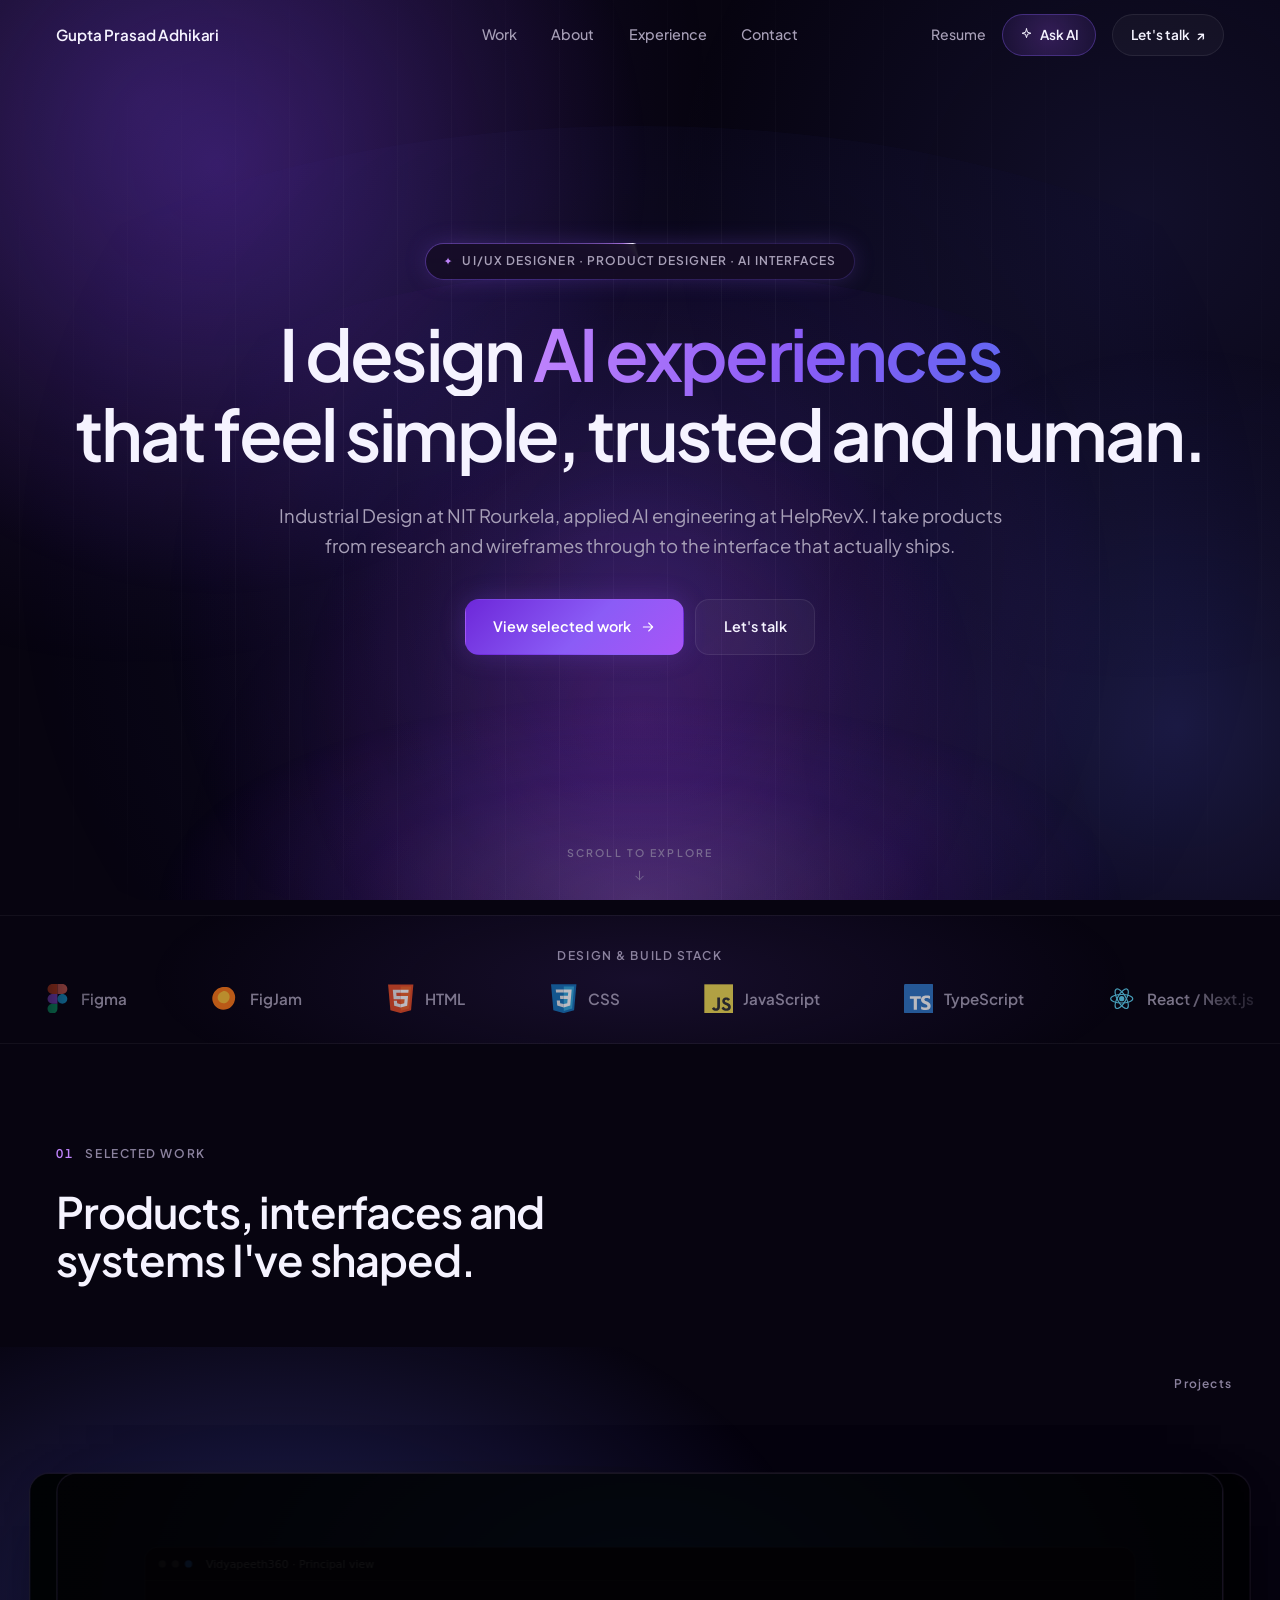
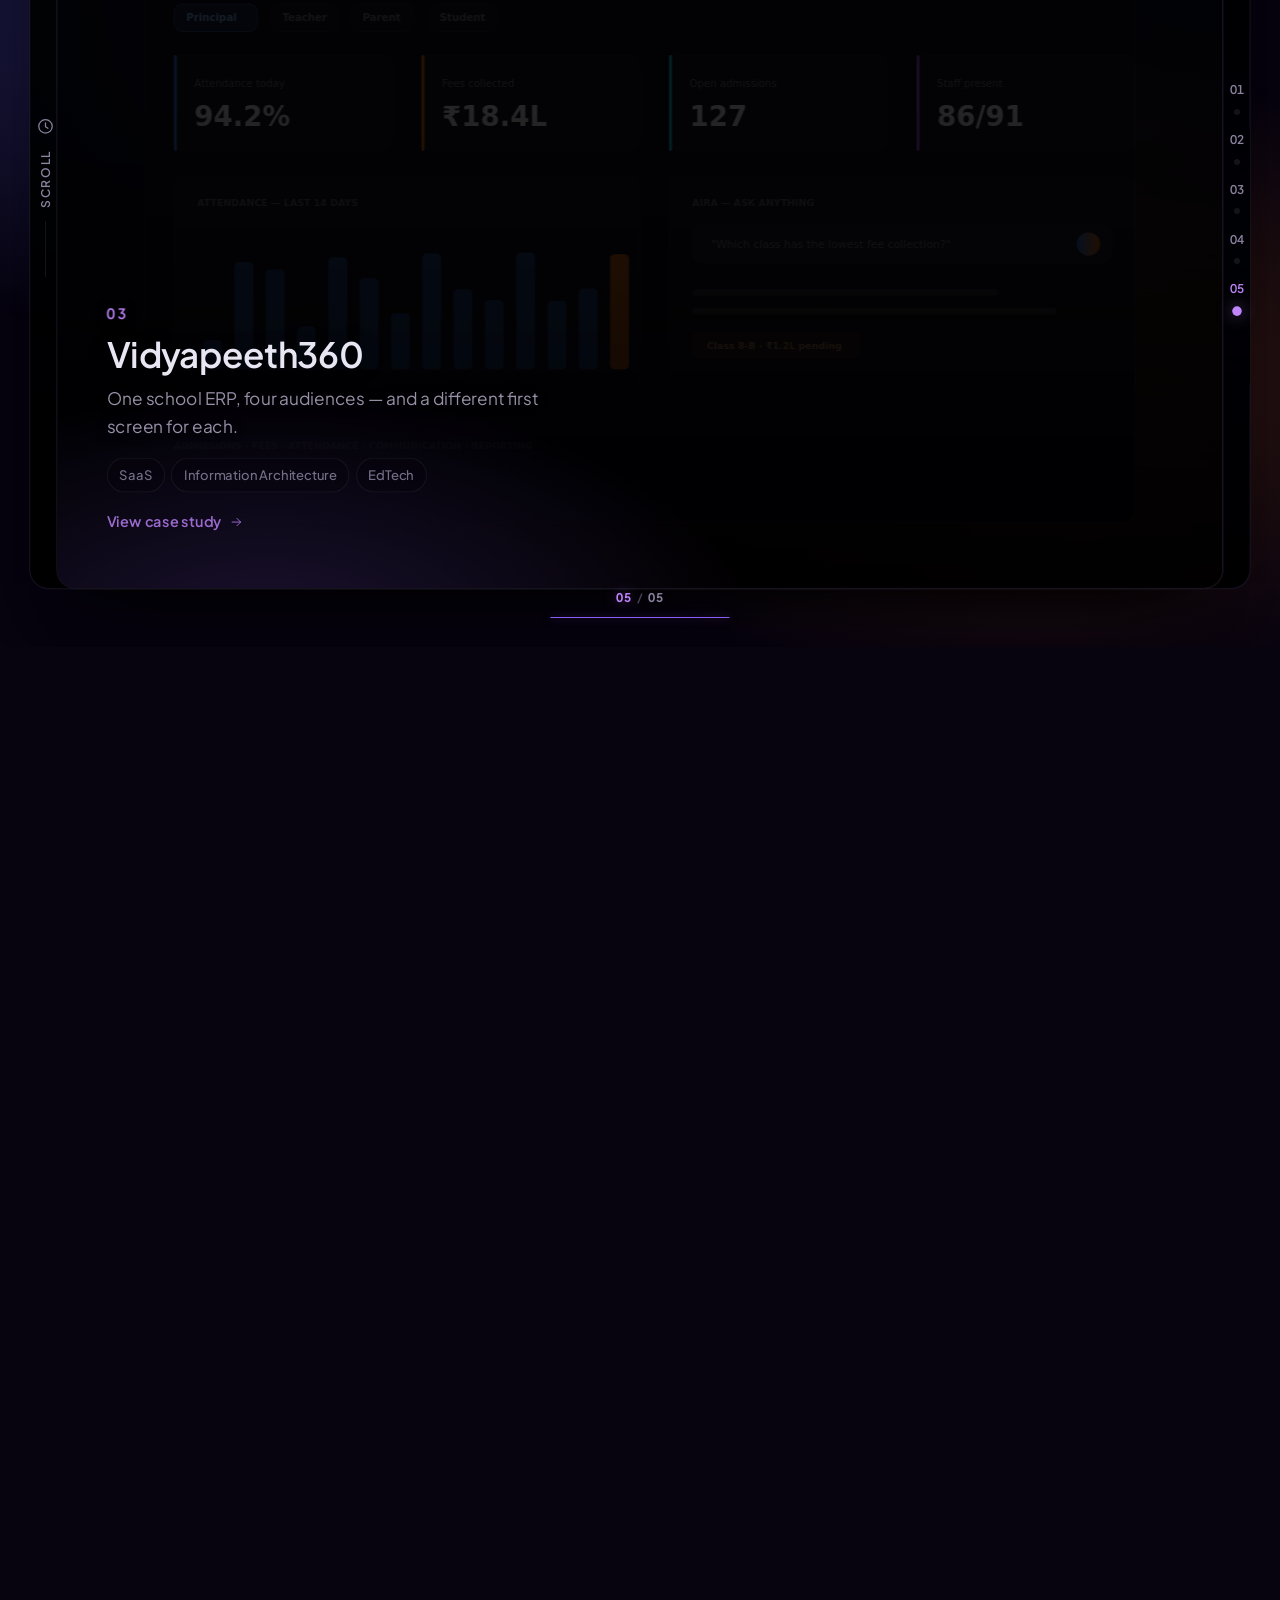
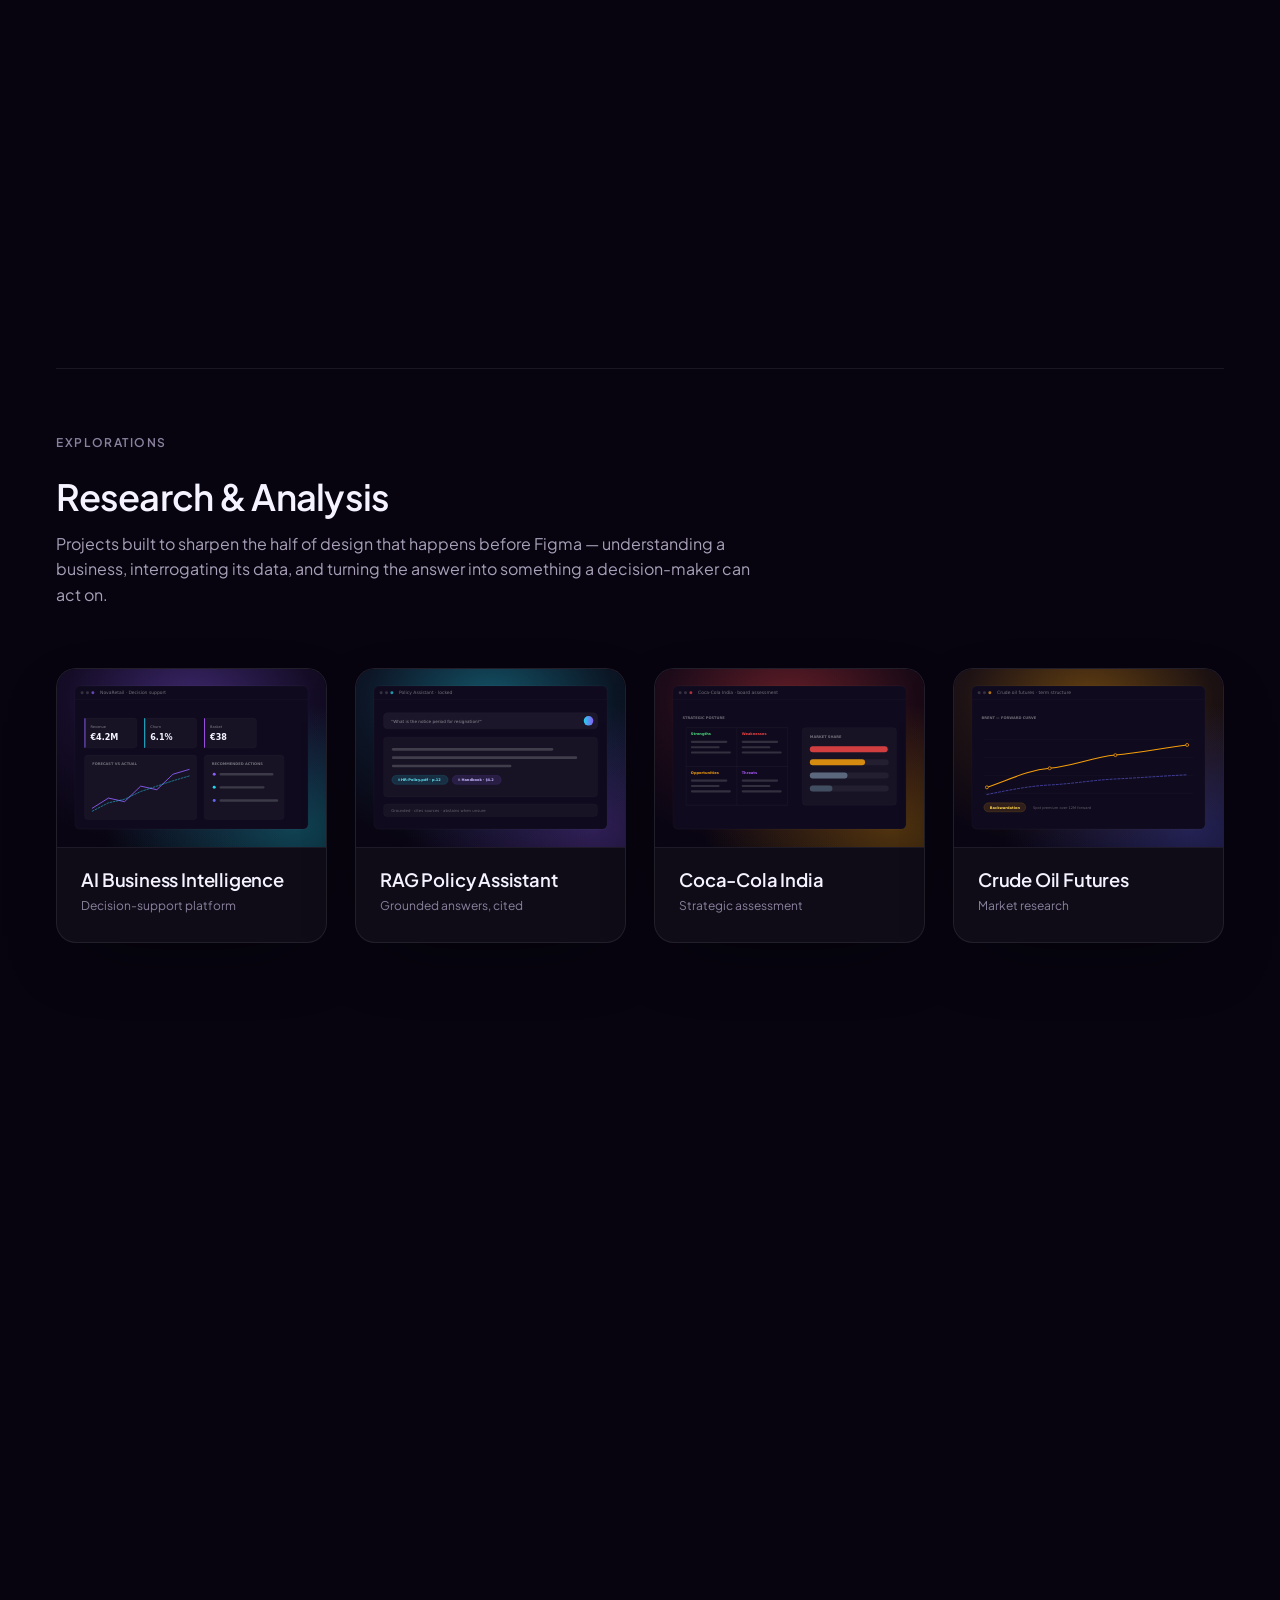
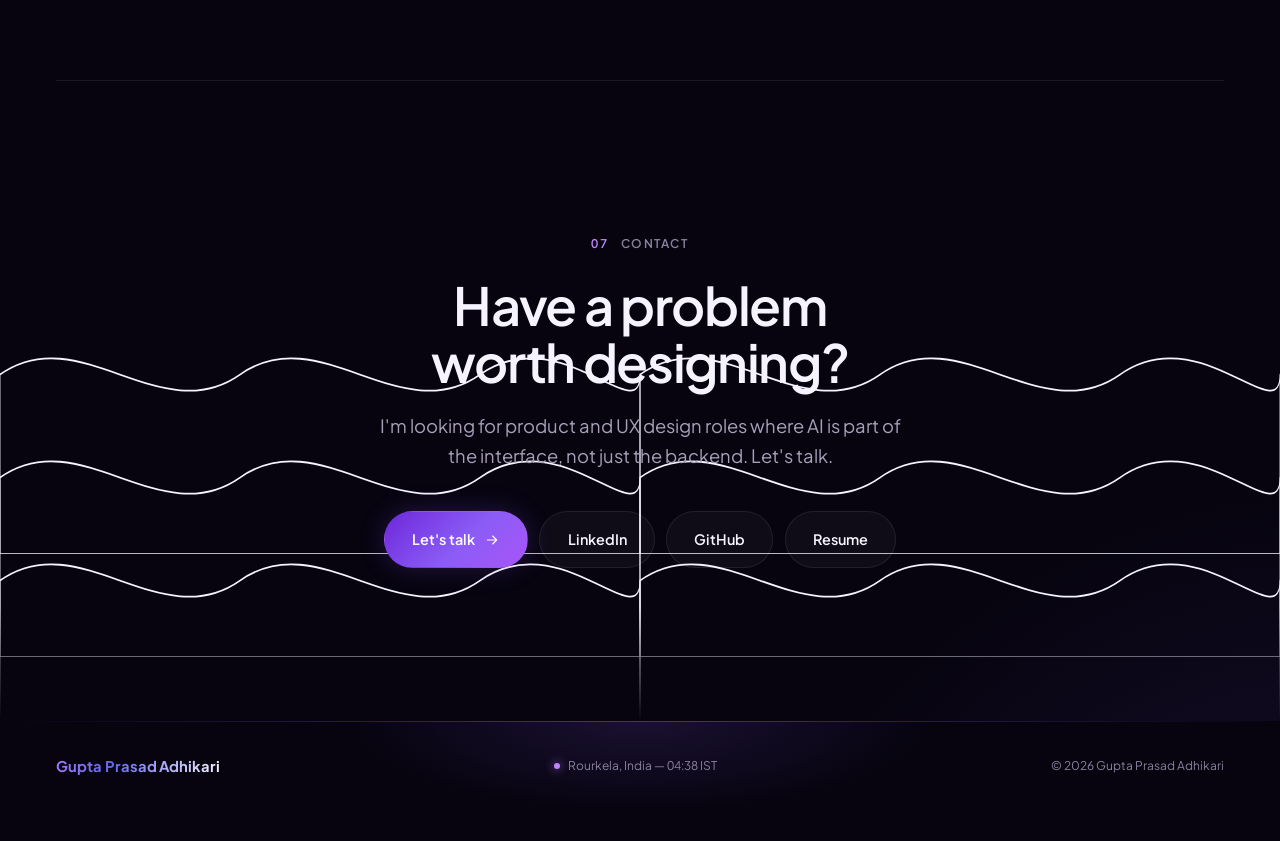
==== index.html @ 86b52716 "Portfolio — Gupta Prasad Adhikari UI/UX & product design portfolio. Plain HTML/CSS/JS, no build step" ====
<!DOCTYPE html>
<html lang="en">
<head>
<meta charset="UTF-8" />
<meta name="viewport" content="width=device-width, initial-scale=1.0" />
<meta name="theme-color" content="#070410" />
<meta name="color-scheme" content="dark" />

<title>Gupta Prasad Adhikari — UI/UX &amp; Product Designer</title>
<meta name="description" content="Gupta Prasad Adhikari designs AI-powered products that feel simple, trusted and human — BFSI Risk Intelligence, YatraAI, Vidyapeeth360, aayiq." />
<meta name="author" content="Gupta Prasad Adhikari" />
<link rel="canonical" href="https://gupta-027.github.io/" />

<meta property="og:type" content="website" />
<meta property="og:title" content="Gupta Prasad Adhikari — UI/UX &amp; Product Designer" />
<meta property="og:description" content="I design AI products that feel simple, trusted and human." />
<meta property="og:url" content="https://gupta-027.github.io/" />
<meta property="og:image" content="https://gupta-027.github.io/assets/og-cover.svg" />
<meta name="twitter:card" content="summary_large_image" />

<link rel="icon" href="assets/favicon.svg" type="image/svg+xml" />
<link rel="manifest" href="site.webmanifest" />

<link rel="preconnect" href="https://fonts.googleapis.com" />
<link rel="preconnect" href="https://fonts.gstatic.com" crossorigin />
<link href="https://fonts.googleapis.com/css2?family=Plus+Jakarta+Sans:ital,wght@0,300;0,400;0,500;0,600;0,700;1,400&display=swap" rel="stylesheet" />

<link rel="stylesheet" href="style.css" />
<link rel="stylesheet" href="chatbot.css" />
<!-- Content stays visible if JavaScript never runs -->
<script>document.documentElement.className = 'js';</script>

<script type="application/ld+json">
{
  "@context":"https://schema.org","@type":"Person","name":"Gupta Prasad Adhikari",
  "url":"https://gupta-027.github.io/",
  "jobTitle":"UI/UX & Product Designer",
  "email":"guptaprasadadhikari@gmail.com",
  "description":"UI/UX and product designer working on AI-powered products — research, interface design, and the frontend that ships them.",
  "alumniOf":"National Institute of Technology, Rourkela",
  "knowsAbout":["UI/UX Design","Product Design","AI Interface Design","Design Systems","Data Visualisation","Frontend Development"]
}
</script>
</head>

<body>

<!-- ══════════════════════════════════════════════════════════════════
     AMBIENT ATMOSPHERE — cinematic gradients, drifting light, dust
     ══════════════════════════════════════════════════════════════ -->
<div class="amb" aria-hidden="true">
  <div class="amb__field"></div>
  <span class="orb orb--1"></span>
  <span class="orb orb--2"></span>
  <span class="orb orb--3"></span>
  <div class="amb__dust" id="dust"></div>
</div>

<!-- Intro -->
<div class="intro" id="intro" aria-hidden="true">
  <div class="intro__stack">
    <span class="intro__name" id="introName">GUPTA PRASAD ADHIKARI</span>
    <span class="intro__tag" id="introTag">UI/UX &amp; Product Designer</span>
  </div>
  <span class="intro__bar" id="introBar"></span>
</div>

<!-- Cursor (desktop only) -->
<div class="cur" id="cur" aria-hidden="true"><span id="curTxt"></span></div>

<!-- Scroll progress -->
<div class="progress" aria-hidden="true"><i id="progressBar"></i></div>

<a class="skip" href="#main">Skip to content</a>

<!-- ══════════════════════════════════════════════════════════════════
     NAV — hides on scroll down, returns on scroll up
     ══════════════════════════════════════════════════════════════ -->
<header class="nav" id="nav">
  <div class="nav__in">
    <a href="#top" class="brand" aria-label="Gupta Prasad Adhikari — home">Gupta Prasad Adhikari</a>

    <nav class="menu" id="menu" aria-label="Primary">
      <ul class="menu__list">
        <li><a href="#work"       class="menu__link">Work</a></li>
        <li><a href="#about"      class="menu__link">About</a></li>
        <li><a href="#experience" class="menu__link">Experience</a></li>
        <li><a href="#contact"    class="menu__link">Contact</a></li>
      </ul>
      <a class="menu__cta" href="mailto:guptaprasadadhikari@gmail.com">Let's talk <span aria-hidden="true">↗</span></a>
    </nav>

    <div class="nav__end">
      <a class="nav__link" href="assets/gupta-prasad-adhikari-resume.pdf" target="_blank" rel="noopener">Resume</a>
      <button class="ai-btn" id="aiBtn" type="button" data-cursor="btn"
              aria-haspopup="dialog" aria-expanded="false" aria-controls="aiPanel"
              aria-label="Ask the portfolio AI assistant">
        <span class="ai-btn__glow" aria-hidden="true"></span>
        <svg class="ai-btn__spark" viewBox="0 0 24 24" aria-hidden="true"><path d="M12 3l1.6 5.4L19 10l-5.4 1.6L12 17l-1.6-5.4L5 10l5.4-1.6L12 3Z"/></svg>
        <span class="ai-btn__label">Ask AI</span>
      </button>
      <a class="nav__cta" href="mailto:guptaprasadadhikari@gmail.com" data-cursor="btn">Let's talk <span aria-hidden="true">↗</span></a>
      <button class="burger" id="burger" type="button" aria-label="Open menu" aria-expanded="false" aria-controls="menu">
        <span></span><span></span>
      </button>
    </div>
  </div>
</header>

<main id="main">
<span id="top"></span>

<!-- ══════════════════════════════════════════════════════════════════
     HERO
     ══════════════════════════════════════════════════════════════ -->
<section class="hero" aria-labelledby="heroTitle">

  <div class="hero__light" id="heroLight" aria-hidden="true">
    <span class="hero__grid"></span>
    <span class="hero__glow hero__glow--a"></span>
    <span class="hero__glow hero__glow--b"></span>
    <span class="hero__glow hero__glow--c"></span>
    <span class="hero__ground"></span>
    <div class="hero__beams" id="heroBeams"></div>
  </div>

  <div class="wrap hero__in">

    <p class="hero__badge reveal">
      <i aria-hidden="true">✦</i> UI/UX Designer · Product Designer · AI Interfaces
    </p>

    <h1 class="hero__title" id="heroTitle">
      <span class="ln"><span>I design <em class="hl">AI experiences</em></span></span>
      <span class="ln"><span>that feel simple, trusted and human.</span></span>
    </h1>

    <p class="hero__lede reveal" data-delay="120">
      Industrial Design at NIT Rourkela, applied AI engineering at HelpRevX. I take products
      from research and wireframes through to the interface that actually ships.
    </p>

    <div class="hero__cta reveal" data-delay="200">
      <a href="#work" class="btn btn--fill btn--hero mag" data-cursor="btn">
        View selected work
        <svg viewBox="0 0 24 24" aria-hidden="true"><path d="M5 12h14M13 6l6 6-6 6"/></svg>
      </a>
      <a href="#contact" class="btn btn--out btn--hero mag" data-cursor="btn">Let's talk</a>
    </div>

  </div>

  <a href="#work" class="hero__scroll" aria-label="Scroll to explore">
    <span>Scroll to explore</span>
    <svg viewBox="0 0 24 24" aria-hidden="true"><path d="M12 5v14M6 13l6 6 6-6"/></svg>
  </a>
</section>

<!-- Icon sprite — each mark defined once, referenced twice below via <use>
     so the seamless-loop duplication doesn't double the SVG payload. -->
<svg aria-hidden="true" style="display:none" width="0" height="0">
  <defs>
    <symbol id="ico-figma" viewBox="0 0 128 128">
      <path fill="#0acf83" d="M45.5 129c11.9 0 21.5-9.6 21.5-21.5V86H45.5C33.6 86 24 95.6 24 107.5S33.6 129 45.5 129zm0 0"/>
      <path fill="#a259ff" d="M24 64.5C24 52.6 33.6 43 45.5 43H67v43H45.5C33.6 86 24 76.4 24 64.5zm0 0"/>
      <path fill="#f24e1e" d="M24 21.5C24 9.6 33.6 0 45.5 0H67v43H45.5C33.6 43 24 33.4 24 21.5zm0 0"/>
      <path fill="#ff7262" d="M67 0h21.5C100.4 0 110 9.6 110 21.5S100.4 43 88.5 43H67zm0 0"/>
      <path fill="#1abcfe" d="M110 64.5c0 11.9-9.6 21.5-21.5 21.5S67 76.4 67 64.5 76.6 43 88.5 43 110 52.6 110 64.5zm0 0"/>
    </symbol>
    <symbol id="ico-figjam" viewBox="0 0 100 100">
      <path fill="#ff7a1a" d="M52.7,10.6c14.5,1.4,25.9,13.6,28.7,27.9c2.8,14.3-2.5,30-13.6,39.3c-11.1,9.3-27.6,12.1-40.8,6.3 C14,78.3,4.7,64.8,4.4,50.4C4.1,36,12.8,21.4,26,14.5C34.6,10,43.7,9.7,52.7,10.6z"/>
      <path fill="#ffc93c" opacity=".9" d="M46.5,24c8,0.8,14.6,7.1,16.4,14.9c1.7,7.7-1.1,16.1-6.9,21.1c-5.8,5-14.1,6.7-21.3,3.9 c-6.7-2.6-11.7-9-12.1-16.1c-0.4-7.4,3.6-14.9,10.1-18.7C37.3,25.6,42,23.6,46.5,24z"/>
    </symbol>
    <symbol id="ico-html" viewBox="0 0 128 128">
      <path fill="#E44D26" d="M19.037 113.876L9.032 1.661h109.936l-10.016 112.198-45.019 12.48z"/>
      <path fill="#F16529" d="M64 116.8l36.378-10.086 8.559-95.878H64z"/>
      <path fill="#EBEBEB" d="M64 52.455H45.788L44.53 38.361H64V24.599H29.489l.33 3.692 3.382 37.927H64zm0 35.743l-.061.017-15.327-4.14-.979-10.975H33.816l1.928 21.609 28.193 7.826.063-.017z"/>
      <path fill="#fff" d="M63.952 52.455v13.763h16.947l-1.597 17.849-15.35 4.143v14.319l28.215-7.82.207-2.325 3.234-36.233.335-3.696h-3.708zm0-27.856v13.762h33.244l.276-3.092.628-6.978.329-3.692z"/>
    </symbol>
    <symbol id="ico-css" viewBox="0 0 128 128">
      <path fill="#1572B6" d="M18.814 114.123L8.76 1.352h110.48l-10.064 112.754-45.243 12.543-45.119-12.526z"/>
      <path fill="#33A9DC" d="M64.001 117.062l36.559-10.136 8.601-96.354h-45.16v106.49z"/>
      <path fill="#fff" d="M64.001 51.429h18.302l1.264-14.163H64.001V23.435h34.682l-.332 3.711-3.4 38.114h-30.95V51.429z"/>
      <path fill="#EBEBEB" d="M64.083 87.349l-.061.018-15.403-4.159-.985-11.031H33.752l1.937 21.717 28.331 7.863.063-.018v-14.39z"/>
      <path fill="#fff" d="M81.127 64.675l-1.666 18.522-15.426 4.164v14.39l28.354-7.858.208-2.337 2.406-26.881H81.127z"/>
      <path fill="#EBEBEB" d="M64.048 23.435v13.831H30.64l-.277-3.108-.63-7.012-.331-3.711h34.646zm-.047 27.996v13.831H48.792l-.277-3.108-.631-7.012-.33-3.711h16.447z"/>
    </symbol>
    <symbol id="ico-js" viewBox="0 0 128 128">
      <path fill="#F0DB4F" d="M1.408 1.408h125.184v125.185H1.408z"/>
      <path fill="#323330" d="M116.347 96.736c-.917-5.711-4.641-10.508-15.672-14.981-3.832-1.761-8.104-3.022-9.377-5.926-.452-1.69-.512-2.642-.226-3.665.821-3.32 4.784-4.355 7.925-3.403 2.023.678 3.938 2.237 5.093 4.724 5.402-3.498 5.391-3.475 9.163-5.879-1.381-2.141-2.118-3.129-3.022-4.045-3.249-3.629-7.676-5.498-14.756-5.355l-3.688.477c-3.534.893-6.902 2.748-8.877 5.235-5.926 6.724-4.236 18.492 2.975 23.335 7.104 5.332 17.54 6.545 18.873 11.531 1.297 6.104-4.486 8.08-10.234 7.378-4.236-.881-6.592-3.034-9.139-6.949-4.688 2.713-4.688 2.713-9.508 5.485 1.143 2.499 2.344 3.63 4.26 5.795 9.068 9.198 31.76 8.746 35.83-5.176.165-.478 1.261-3.666.38-8.581zM69.462 58.943H57.753l-.048 30.272c0 6.438.333 12.34-.714 14.149-1.713 3.558-6.152 3.117-8.175 2.427-2.059-1.012-3.106-2.451-4.319-4.485-.333-.584-.583-1.036-.667-1.071l-9.52 5.83c1.583 3.249 3.915 6.069 6.902 7.901 4.462 2.678 10.459 3.499 16.731 2.059 4.082-1.189 7.604-3.652 9.448-7.401 2.666-4.915 2.094-10.864 2.07-17.444.06-10.735.001-21.468.001-32.237z"/>
    </symbol>
    <symbol id="ico-ts" viewBox="0 0 128 128">
      <rect width="128" height="128" rx="6" fill="#3178c6"/>
      <path fill="#fff" d="M74.6 96.7v13.3c2.2 1.1 4.7 2 7.7 2.5 3 .6 6.1.9 9.4.9 3.2 0 6.3-.3 9.2-.9 2.9-.6 5.5-1.6 7.7-3 2.2-1.4 3.9-3.3 5.2-5.6 1.3-2.3 1.9-5.2 1.9-8.6 0-2.5-.4-4.7-1.1-6.5-.7-1.9-1.8-3.5-3.2-5-1.4-1.5-3.1-2.8-5-4-1.9-1.2-4.1-2.3-6.5-3.3-1.8-.7-3.3-1.4-4.7-2.1-1.4-.7-2.6-1.4-3.6-2.1-1-.7-1.7-1.5-2.3-2.3-.5-.8-.8-1.7-.8-2.8 0-.9.2-1.8.7-2.5.5-.8 1.1-1.4 2-2 .9-.6 1.9-1 3.2-1.3 1.3-.3 2.7-.5 4.3-.5 1.1 0 2.3.1 3.6.3 1.3.2 2.5.4 3.8.8 1.3.4 2.5.8 3.7 1.4 1.2.6 2.3 1.2 3.3 2V52.3c-2.1-.8-4.3-1.4-6.8-1.8-2.5-.4-5.3-.6-8.5-.6-3.2 0-6.3.3-9.1 1-2.9.7-5.4 1.8-7.6 3.2-2.2 1.5-3.9 3.4-5.2 5.7-1.3 2.3-1.9 5.1-1.9 8.3 0 4.1 1.2 7.6 3.6 10.5 2.4 2.9 6 5.4 10.8 7.4 1.9.8 3.7 1.5 5.3 2.3 1.6.7 3 1.5 4.2 2.3 1.2.8 2.1 1.7 2.8 2.6.7.9 1 2 1 3.2 0 .9-.2 1.7-.6 2.5-.4.8-1.1 1.4-1.9 2-.9.6-1.9 1-3.2 1.3-1.3.3-2.8.5-4.6.5-3 0-5.9-.5-8.8-1.6-2.9-1-5.6-2.6-8-4.7zM56.2 63.7h17V52.9H25.5v10.8h16.9v48.6h13.8z"/>
    </symbol>
    <symbol id="ico-python" viewBox="0 0 128 128">
      <path fill="#3776ab" d="M63.4 1.5c-5.3 0-10.3.5-14.7 1.3-13 2.3-15.4 7.1-15.4 16v11.8h30.8v3.9H21.7c-8.9 0-16.8 5.4-19.2 15.6-2.9 11.7-3 19 0 31.2 2.2 9.1 7.4 15.6 16.3 15.6h10.6V82.7c0-10.1 8.8-19.1 19.2-19.1h30.7c8.6 0 15.4-7 15.4-15.6V18.8c0-8.3-7-14.6-15.4-16-5.3-.9-10.8-1.3-16-1.3zM46.8 10.9c3.2 0 5.8 2.7 5.8 5.9 0 3.2-2.6 5.8-5.8 5.8-3.2 0-5.8-2.6-5.8-5.8 0-3.3 2.6-5.9 5.8-5.9z"/>
      <path fill="#ffd43b" d="M97.9 34.6v11.5c0 10.6-9 19.4-19.2 19.4H48c-8.4 0-15.4 7.2-15.4 15.6v29.3c0 8.3 7.3 13.2 15.4 15.6 9.7 2.9 19 3.4 30.7 0 7.7-2.2 15.4-6.7 15.4-15.6V98.6H63.4v-3.9h46.1c8.9 0 12.3-6.2 15.4-15.6 3.2-9.6 3.1-18.9 0-31.2-2.2-8.9-6.5-15.6-15.4-15.6h-11.6zM80.6 105.3c3.2 0 5.8 2.6 5.8 5.8 0 3.3-2.6 5.9-5.8 5.9-3.2 0-5.8-2.6-5.8-5.9 0-3.2 2.6-5.8 5.8-5.8z"/>
    </symbol>
    <symbol id="ico-react" viewBox="0 0 128 128">
      <circle cx="64" cy="64" r="11.4" fill="#61dafb"/>
      <g stroke="#61dafb" stroke-width="5" fill="none">
        <ellipse cx="64" cy="64" rx="48" ry="18.5"/>
        <ellipse cx="64" cy="64" rx="48" ry="18.5" transform="rotate(60 64 64)"/>
        <ellipse cx="64" cy="64" rx="48" ry="18.5" transform="rotate(120 64 64)"/>
      </g>
    </symbol>
    <symbol id="ico-postgres" viewBox="0 0 128 128">
      <path fill="#336791" d="M93.8 5.3c-6.6 0-12.4 1.6-16.5 3.1-3.8-.7-7.9-1-12.2-.9-8.7.1-16.4 2.2-22.5 6C36.4 10.6 22 5.4 13.2 12 7.6 16.3 5.6 24.7 7.4 37c.6 4.1 4 20.1 9.4 32.5 2.7 6.2 5.6 10.6 8.6 13.1 1.5 1.2 3.9 2.8 7.2 2 2.3-.6 4.2-2.2 5.9-4.2.9 1.6 1.9 2.5 2.6 3.1 1 .8 3.7 2.6 7.4 1.8.3-.1.6-.2 1-.3 0 1.1 0 2.3.1 3.5.1 2.1.3 4.1.5 5.6.1.4.2 1.5.6 2.7.4 1.4 1.1 3.3 2.7 5 1.9 2 4.4 2.4 6.3 2.4 1.2 0 2.4-.2 3.5-.4 4-.9 8.6-2.5 12-8 3.2-5.2 4.7-13.2 5-25.9 0-.4.1-.7.1-1.1l.2 1.9v.1c1 6 2.4 10.2 4.8 13 1.4 1.7 3.4 3.4 6.4 4 1 .2 2 .3 2.9.3 3.7 0 7.3-1.6 10-4.3 4.1-4.1 8.1-10.6 11.1-19.6 1.7-5.1 2.9-10.4 3.5-14.4.9-6.1 1.1-11.1.6-14.8-1.2-8.5-5.1-14.7-11.4-18-3.5-1.8-7.4-2.6-11.4-2.6z"/>
      <path fill="#fff" d="M96.9 21.6c-.6 4-.4 5.5-.3 6.4l.1.7c.5 3.9.2 8.1-.8 12.4-1.2 5.2-3.1 9.5-4.8 12.3 1.8.5 3.5.7 4.6.4 1.2-.3 2-.9 2.5-1.9 1.3-2.6 1.5-8.2.4-14.9-.9-5.6-2.3-10.6-3.5-14.4-.4-1.3-.9-2.6-1.3-3.9l1.1 2.9zM56.5 25.5c-4.5 0-8.4 1.7-11.2 4.9-2.4 2.8-3.8 6.7-3.8 10.6 0 3.7 1.2 7.2 3.3 9.6 2.6 3 6.4 4.6 10.9 4.6 4.5 0 8.4-1.7 11.2-4.9 2.4-2.8 3.8-6.6 3.8-10.6 0-3.7-1.2-7.2-3.3-9.6-2.6-3-6.4-4.6-10.9-4.6z" opacity=".05"/>
      <g fill="#fff">
        <path d="M96.1 74.7c-3.3-.4-4.6.2-5.2.6-.2.1-.3.2-.3.2l.3-2c1.4-4.9 3.9-13 4.6-19.6.4-3.5.5-6.5.4-9 0-.5-.1-1-.1-1.4l-.1-.7c-.1-1-.3-2.7.4-7l.1-.7-2.3.1c-4.8.2-8.5-1.4-10.7-2.7-.5-.3-1-.7-1.4-1-3.7-3.1-8.2-4.8-13.4-4.8-6 0-11.3 2.4-15 6.6-3.4 3.9-5.3 9.1-5.3 14.7 0 5.2 1.6 10 4.5 13.4 1.3 1.6 2.9 2.9 4.7 3.8-1 1.3-2 2.9-2.7 4.7-.6 1.5-1.2 3.4-1.4 5.5-1.4-.4-3.1-.6-5.1-.3-2.6.4-4.6 1.7-5.9 3.7-1.4 2.2-1.7 5-.9 7.7.6 1.9 1.7 3.5 3.2 4.5 1.4 1 3.1 1.4 4.8 1.2 1.8-.2 3.4-1 4.5-2.3 0 .5.1 1 .1 1.4.2 2.8.6 5.3 1.1 7.2.5 2 1.2 3.3 2.1 4.2 1.1 1.1 2.6 1.3 3.8 1.3.9 0 1.7-.1 2.5-.3 3.3-.7 6.6-1.9 9-5.7 2.6-4.2 4-11.3 4.3-23.4l.4 3.7c.9 5.4 2 8.9 3.7 11 1 1.2 2.3 2.2 3.9 2.6.6.1 1.2.2 1.8.2 2.3 0 4.5-1 6.2-2.7 3.3-3.3 6.8-9.1 9.5-17.3.4-1.2.8-2.4 1.1-3.6-1.1.6-2.6 1.2-4.6 1z" opacity=".15"/>
      </g>
      <g fill="#fff" stroke="#fff" stroke-width="1.2">
        <path d="M57.4 40.5c0 1.3-.8 2.3-1.7 2.3-1 0-1.7-1-1.7-2.3s.8-2.3 1.7-2.3c1 0 1.7 1 1.7 2.3z"/>
        <path d="M85.9 40.5c0 1.3-.7 2.3-1.7 2.3s-1.7-1-1.7-2.3.7-2.3 1.7-2.3 1.7 1 1.7 2.3z"/>
      </g>
      <g fill="none" stroke="#fff" stroke-width="2.6" stroke-linecap="round">
        <path d="M46 62c4-1.5 9-2.2 14.5-2 5.5.2 10.4 1.3 14.2 3M64.5 55v27M56 96.5c8 1 14 .5 18-1.5"/>
      </g>
    </symbol>
    <symbol id="ico-claude" viewBox="0 0 128 128">
      <path fill="#d97757" d="M31.6 84.9 55.9 71l.4-1.2-.4-.6h-1.2l-4.1-.3-14-.4-12.2-.5-11.8-.6-3-.6L6.9 63l.3-1.9 2.5-1.7 3.6.3 7.9.6 11.9.8 8.6.5 12.8 1.3h2l.3-.8-.7-.5-.5-.5-12.1-8.2-13.1-8.7-6.9-5-3.7-2.5-1.9-2.4-.8-5.2 3.4-3.7 4.5.3 1.2.3 4.6 3.5 9.8 7.6 12.8 9.4.6.5.2-.2v-.6l-3-5.4-3.2-5.5-4.8-8.5-1.4-2.4-.4-3.4c-.3-2.4-.4-3.5-.4-3.5l2.5-3.4 3.4-.4 3.8 1 3.4 3.8 2.2 4.4 3.7 7.5 6.4 12.5 1 3 .6 1.9.4.2v-1.1l.5-6.4.9-7.9.9-10.2.3-2.9 1.5-3.6 3-2 2.3 1.1 1.9 2.7-.3 1.7-1.1 7.5-2.2 11.6-1.5 7.8h.9l1-1 4-5.3 6.7-8.4 3-3.3 3.4-3.7 2.2-1.7h4.2l3 4.6-1.4 4.7-4.3 5.4-3.5 4.6-5.1 6.9-3.2 5.5.3.4h.8l11.8-2.5 6.4-1.2 7.6-1.3 3.4 1.6.4 1.6-1.3 3.3-8 2-9.4 1.9L83 71.3l-.2.2.3.3 6.4.6 2.7.2h6.7l12.5.9 3.2 2.2 2 2.6-.3 2-5 2.5-6.7-1.6-15.6-3.7-5.4-1.3h-.7v.4l4.5 4.4 8.2 7.4 10.3 9.6.5 2.4-1.3 1.9-1.4-.2-9.1-6.8-3.5-3.1-7.9-6.7h-.6v.7l1.9 2.7 9.6 14.4.5 4.4-.7 1.5-2.5.8-2.8-.5-5.7-8-5.9-9-4.7-8.1-.6.3-2.8 30.1-1.3 1.5-3 1.2-2.5-2-1.4-3.1 1.3-6.1 1.6-8 1.3-6.4 1.2-7.9.7-2.6v-.2h-.6l-6 8.2-9 12.2-7.2 7.7-1.7.7-3-1.5.3-2.8 1.7-2.5 10-12.7 6-7.9 3.9-4.6-.1-.4h-.2L30.5 89l-8.3 1-3.6-.3-1.7-3.4.9-1.4 7.4-5.1z"/>
    </symbol>
    <symbol id="ico-github" viewBox="0 0 128 128">
      <g fill="currentColor">
        <path fill-rule="evenodd" clip-rule="evenodd" d="M64 5.103c-33.347 0-60.388 27.035-60.388 60.388 0 26.682 17.303 49.317 41.297 57.303 3.017.56 4.125-1.31 4.125-2.905 0-1.44-.056-6.197-.082-11.243-16.8 3.653-20.345-7.125-20.345-7.125-2.747-6.98-6.705-8.836-6.705-8.836-5.48-3.748.413-3.67.413-3.67 6.063.425 9.257 6.223 9.257 6.223 5.386 9.23 14.127 6.562 17.573 5.02.542-3.903 2.107-6.568 3.834-8.076-13.413-1.525-27.514-6.704-27.514-29.843 0-6.593 2.36-11.98 6.223-16.21-.628-1.52-2.695-7.662.584-15.98 0 0 5.07-1.623 16.61 6.19C53.7 35 58.867 34.327 64 34.304c5.13.023 10.3.694 15.127 2.033 11.526-7.813 16.59-6.19 16.59-6.19 3.287 8.317 1.22 14.46.593 15.98 3.872 4.23 6.215 9.617 6.215 16.21 0 23.194-14.127 28.3-27.574 29.796 2.167 1.874 4.097 5.55 4.097 11.183 0 8.08-.07 14.583-.07 16.572 0 1.607 1.088 3.49 4.148 2.897 23.98-7.994 41.263-30.622 41.263-57.294C124.388 32.14 97.35 5.104 64 5.104z"/>
      </g>
    </symbol>
  </defs>
</svg>

<!-- ══════════════════════════════════════════════════════════════════
     TOOLS — animated marquee. Two identical <ul> sets sit side by side
     in one flex rail; translating the rail by exactly -50% loops it with
     no visible seam. The second set is aria-hidden so screen readers
     hear the list once, not twice.
     ══════════════════════════════════════════════════════════════ -->
<section class="tools reveal" aria-label="Tools and technologies I use">
  <p class="tools__label">Design &amp; build stack</p>
  <div class="tools__viewport">
    <div class="tools__rail" id="toolsRail">
      <ul class="tools__set" id="toolsSet">
        <li class="tools__item" data-tool="figma">
          <svg class="tools__icon" aria-hidden="true"><use href="#ico-figma"></use></svg>
          <span class="tools__name">Figma</span>
        </li>
        <li class="tools__item" data-tool="figjam">
          <svg class="tools__icon" aria-hidden="true"><use href="#ico-figjam"></use></svg>
          <span class="tools__name">FigJam</span>
        </li>
        <li class="tools__item" data-tool="html">
          <svg class="tools__icon" aria-hidden="true"><use href="#ico-html"></use></svg>
          <span class="tools__name">HTML</span>
        </li>
        <li class="tools__item" data-tool="css">
          <svg class="tools__icon" aria-hidden="true"><use href="#ico-css"></use></svg>
          <span class="tools__name">CSS</span>
        </li>
        <li class="tools__item" data-tool="javascript">
          <svg class="tools__icon" aria-hidden="true"><use href="#ico-js"></use></svg>
          <span class="tools__name">JavaScript</span>
        </li>
        <li class="tools__item" data-tool="typescript">
          <svg class="tools__icon" aria-hidden="true"><use href="#ico-ts"></use></svg>
          <span class="tools__name">TypeScript</span>
        </li>
        <li class="tools__item" data-tool="react">
          <svg class="tools__icon" aria-hidden="true"><use href="#ico-react"></use></svg>
          <span class="tools__name">React / Next.js</span>
        </li>
        <li class="tools__item" data-tool="python">
          <svg class="tools__icon" aria-hidden="true"><use href="#ico-python"></use></svg>
          <span class="tools__name">Python</span>
        </li>
        <li class="tools__item" data-tool="postgres">
          <svg class="tools__icon" aria-hidden="true"><use href="#ico-postgres"></use></svg>
          <span class="tools__name">PostgreSQL</span>
        </li>
        <li class="tools__item" data-tool="claude">
          <svg class="tools__icon" aria-hidden="true"><use href="#ico-claude"></use></svg>
          <span class="tools__name">Claude</span>
        </li>
        <li class="tools__item" data-tool="github">
          <svg class="tools__icon" aria-hidden="true"><use href="#ico-github"></use></svg>
          <span class="tools__name">GitHub</span>
        </li>
      </ul>
      <!-- Duplicate set for the seamless loop — cloned by JS from the set
           above so the two can never drift out of sync when it's edited. -->
    </div>
  </div>
</section>

<!-- ══════════════════════════════════════════════════════════════════
     01 · SELECTED WORK
     ══════════════════════════════════════════════════════════════ -->
<section class="sec" id="work" aria-labelledby="workTitle">
  <div class="wrap">
    <header class="sec__head">
      <p class="eyebrow reveal"><span>01</span> Selected work</p>
      <h2 class="sec__title reveal" id="workTitle" data-delay="60">
        Products, interfaces and systems I've shaped.
      </h2>
    </header>
  </div>

  <!-- Scroll-driven showcase — full-bleed cinematic project sheets.
       Base layout is a plain stacked flow (mobile, tablet, no-JS, reduced
       motion): each <li> is its own near-fullscreen frame.
       On desktop, JS adds .wstage--on: the inner viewport pins and each
       project becomes a fullscreen layer that slides up from below and
       covers the one before it as you scroll. -->
  <div class="wstage" id="wstage">
    <div class="wstage__pin">

      <span class="wstage__tag" aria-hidden="true">Projects</span>
      <div class="wstage__scroll" aria-hidden="true">
        <svg viewBox="0 0 24 24"><circle cx="12" cy="12" r="8.5"/><path d="M12 7.5v5l3 2"/></svg>
        <span>Scroll</span>
        <i></i>
      </div>
      <ol class="wprog2" aria-hidden="true">
        <li><b>01</b><i></i></li>
        <li><b>02</b><i></i></li>
        <li><b>03</b><i></i></li>
        <li><b>04</b><i></i></li>
        <li><b>05</b><i></i></li>
      </ol>

      <div class="wstage__mood" aria-hidden="true">
        <i class="mood mood--1"></i>
        <i class="mood mood--2"></i>
        <i class="mood mood--3"></i>
        <i class="mood mood--4"></i>
        <i class="mood mood--5"></i>
      </div>

      <div class="wrap wrap--wide wstage__in">
        <ul class="slides">

          <li class="slide reveal" data-project="bfsi-risk">
            <a class="hit" href="case-study.html?p=bfsi-risk" data-cursor="view" aria-label="Open case study: BFSI Risk Intelligence Platform">Open case study</a>
            <figure class="slide__media">
              <div class="slide__tilt">
                <img src="assets/covers/bfsi-risk.svg" alt="BFSI Risk Intelligence Platform — credit risk scoring interface with an explainability panel"
                     width="1600" height="1000" fetchpriority="high" decoding="async" />
              </div>
              <span class="slide__scrim" aria-hidden="true"></span>
              <span class="slide__cover" aria-hidden="true"></span>
              <div class="slide__copy">
                <span class="slide__n">01</span>
                <h3 class="slide__t">BFSI Risk Intelligence</h3>
                <p class="slide__d">Four lending-risk models behind one interface a credit officer can actually defend.</p>
                <ul class="tags"><li>Fintech</li><li>Explainable AI</li><li>Product Design</li></ul>
                <span class="arrow">View case study
                  <svg viewBox="0 0 24 24" aria-hidden="true"><path d="M5 12h14M13 6l6 6-6 6"/></svg>
                </span>
              </div>
            </figure>
          </li>

          <li class="slide reveal" data-project="yatraai">
            <a class="hit" href="case-study.html?p=yatraai" data-cursor="view" aria-label="Open case study: YatraAI">Open case study</a>
            <figure class="slide__media">
              <div class="slide__tilt">
                <img src="assets/covers/yatraai.svg"
                     alt="YatraAI — group itinerary planner showing a day timeline and a cited AI assistant"
                     width="1600" height="1000" loading="lazy" decoding="async" />
              </div>
              <span class="slide__scrim" aria-hidden="true"></span>
              <span class="slide__cover" aria-hidden="true"></span>
              <div class="slide__copy">
                <span class="slide__n">02</span>
                <h3 class="slide__t">YatraAI</h3>
                <p class="slide__d">Group travel planning where nobody's preferences get quietly averaged away.</p>
                <ul class="tags"><li>AI/UX</li><li>Hackathon Winner</li><li>Web App</li></ul>
                <span class="arrow">View case study
                  <svg viewBox="0 0 24 24" aria-hidden="true"><path d="M5 12h14M13 6l6 6-6 6"/></svg>
                </span>
              </div>
            </figure>
          </li>

          <li class="slide reveal" data-project="vidyapeeth360">
            <a class="hit" href="case-study.html?p=vidyapeeth360" data-cursor="view" aria-label="Open case study: Vidyapeeth360">Open case study</a>
            <figure class="slide__media">
              <div class="slide__tilt">
                <img src="assets/covers/vidyapeeth360.svg"
                     alt="Vidyapeeth360 — K-12 school ERP dashboard with role-based views"
                     width="1600" height="1000" loading="lazy" decoding="async" />
              </div>
              <span class="slide__scrim" aria-hidden="true"></span>
              <span class="slide__cover" aria-hidden="true"></span>
              <div class="slide__copy">
                <span class="slide__n">03</span>
                <h3 class="slide__t">Vidyapeeth360</h3>
                <p class="slide__d">One school ERP, four audiences — and a different first screen for each.</p>
                <ul class="tags"><li>SaaS</li><li>Information Architecture</li><li>EdTech</li></ul>
                <span class="arrow">View case study
                  <svg viewBox="0 0 24 24" aria-hidden="true"><path d="M5 12h14M13 6l6 6-6 6"/></svg>
                </span>
              </div>
            </figure>
          </li>

          <li class="slide reveal" data-project="aayiq">
            <a class="hit" href="case-study.html?p=aayiq" data-cursor="view" aria-label="Open case study: aayiq">Open case study</a>
            <figure class="slide__media">
              <div class="slide__tilt">
                <img src="assets/covers/aayiq.svg" alt="aayiq — omnichannel agent console showing an AI-to-human handoff"
                     width="1600" height="1000" loading="lazy" decoding="async" />
              </div>
              <span class="slide__scrim" aria-hidden="true"></span>
              <span class="slide__cover" aria-hidden="true"></span>
              <div class="slide__copy">
                <span class="slide__n">04</span>
                <h3 class="slide__t">aayiq</h3>
                <p class="slide__d">Designing the moment an AI agent admits it's stuck and hands you to a human.</p>
                <ul class="tags"><li>Omnichannel CX</li><li>AI Handoff</li><li>Enterprise</li></ul>
                <span class="arrow">View case study
                  <svg viewBox="0 0 24 24" aria-hidden="true"><path d="M5 12h14M13 6l6 6-6 6"/></svg>
                </span>
              </div>
            </figure>
          </li>

          <li class="slide reveal" data-project="sleuth">
            <a class="hit" href="case-study.html?p=sleuth" data-cursor="view" aria-label="Open case study: Sleuth">Open case study</a>
            <figure class="slide__media">
              <div class="slide__tilt">
                <img src="assets/covers/sleuth.svg" alt="Sleuth — multi-agent research console showing agents working in parallel"
                     width="1600" height="1000" loading="lazy" decoding="async" />
              </div>
              <span class="slide__scrim" aria-hidden="true"></span>
              <span class="slide__cover" aria-hidden="true"></span>
              <div class="slide__copy">
                <span class="slide__n">05</span>
                <h3 class="slide__t">Sleuth</h3>
                <p class="slide__d">Making nine agents thinking at once legible to one person waiting on an answer.</p>
                <ul class="tags"><li>Multi-agent UX</li><li>Research Tool</li><li>Next.js</li></ul>
                <span class="arrow">View case study
                  <svg viewBox="0 0 24 24" aria-hidden="true"><path d="M5 12h14M13 6l6 6-6 6"/></svg>
                </span>
              </div>
            </figure>
          </li>

        </ul>
      </div>

      <div class="wprog" aria-label="Selected work progress">
        <span class="wprog__n"><b id="wprogCur">01</b><i>/</i><b>05</b></span>
        <span class="wprog__track"><i class="wprog__fill" id="wprogFill"></i></span>
      </div>
    </div>
  </div>

  <!-- Explorations — analysis and research work, kept to four -->
  <div class="wrap wrap--wide">
    <section class="expl reveal" aria-labelledby="explTitle">
      <header class="expl__head">
        <p class="eyebrow">Explorations</p>
        <h3 class="expl__k" id="explTitle">Research &amp; Analysis</h3>
        <p class="expl__sub">Projects built to sharpen the half of design that happens before Figma —
           understanding a business, interrogating its data, and turning the answer into something
           a decision-maker can act on.</p>
      </header>

      <ul class="expl__g">
        <li class="expl__i">
          <a class="hit" href="case-study.html?p=novaretail" data-cursor="view" aria-label="Open project: AI Business Intelligence Platform">Open</a>
          <figure><img src="assets/covers/novaretail.svg" alt="AI Business Intelligence Platform dashboard"
                       width="900" height="600" loading="lazy" decoding="async" /></figure>
          <div class="expl__copy">
            <h4>AI Business Intelligence</h4>
            <p>Decision-support platform</p>
          </div>
        </li>
        <li class="expl__i">
          <a class="hit" href="case-study.html?p=rag-policy" data-cursor="view" aria-label="Open project: RAG Policy Assistant">Open</a>
          <figure><img src="assets/covers/rag-policy.svg" alt="RAG Policy Assistant interface with cited answers"
                       width="900" height="600" loading="lazy" decoding="async" /></figure>
          <div class="expl__copy">
            <h4>RAG Policy Assistant</h4>
            <p>Grounded answers, cited</p>
          </div>
        </li>
        <li class="expl__i">
          <a class="hit" href="case-study.html?p=coca-cola" data-cursor="view" aria-label="Open project: Coca-Cola India strategic assessment">Open</a>
          <figure><img src="assets/covers/coca-cola.svg" alt="Coca-Cola India strategic business assessment"
                       width="900" height="600" loading="lazy" decoding="async" /></figure>
          <div class="expl__copy">
            <h4>Coca-Cola India</h4>
            <p>Strategic assessment</p>
          </div>
        </li>
        <li class="expl__i">
          <a class="hit" href="case-study.html?p=crude-oil" data-cursor="view" aria-label="Open project: Crude oil futures research">Open</a>
          <figure><img src="assets/covers/crude-oil.svg" alt="Crude oil futures research and analysis"
                       width="900" height="600" loading="lazy" decoding="async" /></figure>
          <div class="expl__copy">
            <h4>Crude Oil Futures</h4>
            <p>Market research</p>
          </div>
        </li>
      </ul>
    </section>
  </div>
</section>

<!-- ══════════════════════════════════════════════════════════════════
     02 · CAPABILITIES
     ══════════════════════════════════════════════════════════════ -->
<section class="sec sec--defer" id="services" aria-labelledby="servicesTitle">
  <div class="wrap">
    <header class="sec__head">
      <p class="eyebrow reveal"><span>02</span> Capabilities</p>
      <h2 class="sec__title reveal" id="servicesTitle" data-delay="60">Discovery to delivery, end to end.</h2>
    </header>

    <ul class="svc__grid reveal" data-delay="100">
      <li class="svc__card">
        <button class="hit" type="button" data-service="research" data-cursor="view" aria-label="Explore UX Research">Open</button>
        <span class="svc__ic" aria-hidden="true">
          <svg viewBox="0 0 24 24"><circle cx="10.5" cy="10.5" r="6.5"/><path d="M15.3 15.3 20 20"/></svg>
        </span>
        <h3 class="svc__t">UX Research</h3>
        <p class="svc__d">Personas, journey mapping and competitive benchmarking — decisions I can defend with evidence.</p>
        <span class="svc__go" aria-hidden="true"><svg viewBox="0 0 24 24"><path d="M5 12h14M13 6l6 6-6 6"/></svg></span>
      </li>
      <li class="svc__card">
        <button class="hit" type="button" data-service="uiux" data-cursor="view" aria-label="Explore UI/UX Design">Open</button>
        <span class="svc__ic" aria-hidden="true">
          <svg viewBox="0 0 24 24"><path d="M6 3.5 18.5 12l-5.6 1.4L11.4 19 6 3.5Z"/><path d="M12.8 13.4 18 19"/></svg>
        </span>
        <h3 class="svc__t">UI/UX Design</h3>
        <p class="svc__d">Wireframes through high-fidelity flows and prototypes in Figma, built for developer hand-off.</p>
        <span class="svc__go" aria-hidden="true"><svg viewBox="0 0 24 24"><path d="M5 12h14M13 6l6 6-6 6"/></svg></span>
      </li>
      <li class="svc__card">
        <button class="hit" type="button" data-service="ai" data-cursor="view" aria-label="Explore AI Interface Design">Open</button>
        <span class="svc__ic" aria-hidden="true">
          <svg viewBox="0 0 24 24"><path d="M12 3l1.6 5.4L19 10l-5.4 1.6L12 17l-1.6-5.4L5 10l5.4-1.6L12 3Z"/><path d="M18.5 16.5l.7 2.3 2.3.7-2.3.7-.7 2.3-.7-2.3-2.3-.7 2.3-.7Z"/></svg>
        </span>
        <h3 class="svc__t">AI Interface Design</h3>
        <p class="svc__d">Designing how a model shows its working, admits uncertainty, and hands control back to a person.</p>
        <span class="svc__go" aria-hidden="true"><svg viewBox="0 0 24 24"><path d="M5 12h14M13 6l6 6-6 6"/></svg></span>
      </li>
      <li class="svc__card">
        <button class="hit" type="button" data-service="systems" data-cursor="view" aria-label="Explore Design Systems">Open</button>
        <span class="svc__ic" aria-hidden="true">
          <svg viewBox="0 0 24 24"><rect x="3.5" y="4" width="8" height="7.5" rx="1.5"/><rect x="12.5" y="4" width="8" height="4.5" rx="1.5"/><rect x="12.5" y="10.5" width="8" height="9.5" rx="1.5"/><rect x="3.5" y="13.5" width="8" height="6.5" rx="1.5"/></svg>
        </span>
        <h3 class="svc__t">Design Systems</h3>
        <p class="svc__d">Tokens, components and states documented once so the tenth screen costs less than the first.</p>
        <span class="svc__go" aria-hidden="true"><svg viewBox="0 0 24 24"><path d="M5 12h14M13 6l6 6-6 6"/></svg></span>
      </li>
      <li class="svc__card">
        <button class="hit" type="button" data-service="dataviz" data-cursor="view" aria-label="Explore Data Visualisation">Open</button>
        <span class="svc__ic" aria-hidden="true">
          <svg viewBox="0 0 24 24"><path d="M4 20V4"/><path d="M4 20h16"/><path d="M8 20v-6M13 20V9M18 20v-9"/></svg>
        </span>
        <h3 class="svc__t">Data Visualisation</h3>
        <p class="svc__d">Dashboards where the number a person came for is the first thing they see, not the fifth.</p>
        <span class="svc__go" aria-hidden="true"><svg viewBox="0 0 24 24"><path d="M5 12h14M13 6l6 6-6 6"/></svg></span>
      </li>
      <li class="svc__card">
        <button class="hit" type="button" data-service="frontend" data-cursor="view" aria-label="Explore Frontend Development">Open</button>
        <span class="svc__ic" aria-hidden="true">
          <svg viewBox="0 0 24 24"><path d="M9 6 4 12l5 6M15 6l5 6-5 6"/></svg>
        </span>
        <h3 class="svc__t">Frontend Development</h3>
        <p class="svc__d">Responsive, accessible, fast — I ship the design rather than handing over a picture of it.</p>
        <span class="svc__go" aria-hidden="true"><svg viewBox="0 0 24 24"><path d="M5 12h14M13 6l6 6-6 6"/></svg></span>
      </li>
    </ul>
  </div>
</section>

<!-- ══════════════════════════════════════════════════════════════════
     03 · ABOUT
     ══════════════════════════════════════════════════════════════ -->
<section class="sec sec--defer" id="about" aria-labelledby="aboutTitle">
  <div class="wrap">
    <p class="eyebrow reveal"><span>03</span> About</p>

    <div class="about">
      <div class="about__top">
        <p class="about__name">
          <span class="about__glow" aria-hidden="true"></span>
          <span class="about__name-w reveal" data-delay="60">Gupta</span>
          <span class="about__name-w reveal" data-delay="90">Prasad</span>
          <span class="about__name-w reveal" data-delay="120">Adhikari</span>
        </p>
        <h2 class="sec__title about__statement" id="aboutTitle">Design decisions I can explain, in products that ship.</h2>
      </div>

      <figure class="about__pic reveal" data-delay="200" data-parallax="0.025">
        <span class="about__pic-glow-2" aria-hidden="true"></span>
        <span class="about__pic-glow" aria-hidden="true"></span>
        <span class="about__pic-dot about__pic-dot--1" aria-hidden="true"></span>
        <span class="about__pic-dot about__pic-dot--2" aria-hidden="true"></span>
        <span class="about__pic-dot about__pic-dot--3" aria-hidden="true"></span>
        <span class="about__pic-frame">
          <img src="assets/portrait.svg" alt="Portrait of Gupta Prasad Adhikari"
               width="800" height="1000" loading="lazy" decoding="async" />
        </span>
      </figure>

      <div class="about__bottom">
        <div class="about__bio">
          <p class="reveal" data-delay="240">I study <strong class="about__kw">Industrial Design Engineering</strong> at NIT Rourkela —
             a degree that spends as much time on why a person reaches for something as on what it looks like.
             That framing is what pulled me toward <strong class="about__kw">product and interface design</strong>,
             and it's still how I open every project: understand the user's pain before opening Figma.</p>
          <p class="reveal" data-delay="320">At <strong class="about__kw">HelpRevX</strong> I work as an Applied AI Engineer Intern
             on two products. On <strong class="about__kw">aayiq</strong>, an omnichannel customer-experience platform, I built the
             LLM workflows behind intent classification, knowledge retrieval and escalation to a human agent —
             which meant designing what the customer sees at each of those moments, not just what the model returns.
             On <strong class="about__kw">Vidyapeeth360</strong> I designed an end-to-end K-12 school ERP and specified
             its AI capabilities alongside its database architecture and API contracts.</p>
          <p class="reveal" data-delay="400">I'm most interested in <strong class="about__kw">AI as a design material</strong> —
             how a model explains itself, how it signals uncertainty, and how it supports a decision instead of
             replacing the person making it. That question runs through everything above, and it's the one
             I want to keep working on.</p>
        </div>

        <div class="about__divider reveal" data-delay="440" aria-hidden="true"></div>

        <dl class="about__facts reveal" data-delay="480">
          <div><dt>Education</dt><dd>B.Tech Industrial Design · NIT Rourkela</dd></div>
          <div><dt>Based in</dt><dd>Rourkela, India</dd></div>
          <div><dt>Design</dt><dd>Figma · FigJam · Prototyping</dd></div>
          <div><dt>Build</dt><dd>TypeScript · Python · Next.js</dd></div>
        </dl>
      </div>
    </div>
  </div>
</section>

<!-- ══════════════════════════════════════════════════════════════════
     04 · PROCESS
     ══════════════════════════════════════════════════════════════ -->
<section class="sec sec--proc sec--defer" id="process" aria-labelledby="processTitle">
  <div class="wrap">
    <header class="sec__head sec__head--proc">
      <p class="eyebrow reveal"><span>04</span> Process</p>
      <h2 class="sec__title reveal" id="processTitle" data-delay="60">From problem to <em class="hl">shipped</em> product.</h2>
    </header>

    <ol class="proc reveal" id="proc" data-delay="100">
      <li class="proc__i" data-step="1">
        <span class="proc__node" aria-hidden="true">
          <svg viewBox="0 0 24 24"><circle cx="10.5" cy="10.5" r="6.5"/><path d="M15.3 15.3 20 20"/></svg>
        </span>
        <div class="proc__copy">
          <span class="proc__n">01</span>
          <h3 class="proc__t">Discover</h3>
          <p class="proc__d">Talk to the people who'll use it. Map the journey, name the pain, agree what success looks like.</p>
        </div>
      </li>
      <li class="proc__i" data-step="2">
        <span class="proc__node" aria-hidden="true">
          <svg viewBox="0 0 24 24"><path d="M6 3.5 18.5 12l-5.6 1.4L11.4 19 6 3.5Z"/></svg>
        </span>
        <div class="proc__copy">
          <span class="proc__n">02</span>
          <h3 class="proc__t">Design</h3>
          <p class="proc__d">Wireframes, then a system — components, states, and the empty and error cases nobody demos.</p>
        </div>
      </li>
      <li class="proc__i" data-step="3">
        <span class="proc__node" aria-hidden="true">
          <svg viewBox="0 0 24 24"><path d="M9 6 4 12l5 6M15 6l5 6-5 6"/></svg>
        </span>
        <div class="proc__copy">
          <span class="proc__n">03</span>
          <h3 class="proc__t">Build</h3>
          <p class="proc__d">Prototype in code. A design I can run is a design I can test, and I catch what static mocks hide.</p>
        </div>
      </li>
      <li class="proc__i" data-step="4">
        <span class="proc__node" aria-hidden="true">
          <svg viewBox="0 0 24 24"><path d="M4.5 12.5 9 17l10.5-11"/></svg>
        </span>
        <div class="proc__copy">
          <span class="proc__n">04</span>
          <h3 class="proc__t">Measure</h3>
          <p class="proc__d">Instrument it, watch real usage, and let the numbers decide what changes in the next pass.</p>
        </div>
      </li>
    </ol>
  </div>
</section>

<!-- ══════════════════════════════════════════════════════════════════
     05 · EXPERIENCE
     ══════════════════════════════════════════════════════════════ -->
<section class="sec sec--defer" id="experience" aria-labelledby="expTitle">
  <div class="wrap">
    <header class="sec__head">
      <p class="eyebrow reveal"><span>05</span> Experience &amp; Journey</p>
      <h2 class="sec__title reveal" id="expTitle" data-delay="60">Where I've designed, built and led.</h2>
      <p class="sec__lede reveal" data-delay="90">A timeline of product work, applied AI engineering and student leadership —
         from campus clubs to shipping features on a live platform.</p>
    </header>

    <ol class="exp">
      <li class="exp__i reveal">
        <div class="exp__lead">
          <h3>HelpRevX Software Pvt. Ltd.</h3>
          <p class="exp__role">Applied AI Engineer Intern</p>
        </div>
        <p class="exp__txt">Designing and building AI product surfaces on aayiq (omnichannel CX) and Vidyapeeth360
           (K-12 school ERP) — LLM workflows for intent, retrieval and human escalation, plus the ERP's information
           architecture, database design and API specification.</p>
        <time class="exp__y">May 2026 — Present</time>
      </li>

      <li class="exp__i reveal">
        <div class="exp__lead">
          <h3>April Cohort Hackathon</h3>
          <p class="exp__role">Winner — YatraAI</p>
        </div>
        <p class="exp__txt">Built and won with a constraint-based group itinerary planner and a cited RAG assistant,
           taking it from problem framing to a working demo inside the cohort window.</p>
        <time class="exp__y">Apr 2026</time>
      </li>

      <li class="exp__i reveal">
        <div class="exp__lead">
          <h3>AXIOM — Mathematics Club, NIT Rourkela</h3>
          <p class="exp__role">Secretary</p>
        </div>
        <p class="exp__txt">Ran problem-solving events for 500+ participants — scoping the format, coordinating the
           team behind it, and handling everything from promotion to running the day itself.</p>
        <time class="exp__y">2024 — Present</time>
      </li>

      <li class="exp__i reveal">
        <div class="exp__lead">
          <h3>LEO Club</h3>
          <p class="exp__role">President</p>
        </div>
        <p class="exp__txt">Led donation drives and community awareness campaigns, coordinating volunteers and
           the communication that got people to show up.</p>
        <time class="exp__y">2024 — Present</time>
      </li>

      <li class="exp__i reveal">
        <div class="exp__lead">
          <h3>National Institute of Technology, Rourkela</h3>
          <p class="exp__role">B.Tech, Industrial Design Engineering</p>
        </div>
        <p class="exp__txt">Design-led engineering degree covering human factors, prototyping and manufacturing,
           alongside machine learning, statistics, DSA and databases. CGPA 7.30.</p>
        <time class="exp__y">Sep 2023 — Present</time>
      </li>
    </ol>
  </div>
</section>

<!-- ══════════════════════════════════════════════════════════════════
     06 · RECOGNITION
     ----------------------------------------------------------------
     Two-column sticky-scroll: the right frame stays pinned while the
     left list scrolls; JS tracks which item sits at the viewport centre
     and swaps the active text + framed image. To add or replace an
     entry, edit one <li class="certs__item"> and its matching
     <img class="certs__img" data-cert="n"> — the data-cert values on
     both sides must match.
     ══════════════════════════════════════════════════════════════ -->
<section class="sec certs sec--defer" id="certifications" aria-labelledby="certsTitle">
  <div class="wrap">
    <header class="sec__head">
      <p class="eyebrow reveal"><span>06</span> Recognition</p>
      <h2 class="sec__title reveal" id="certsTitle" data-delay="60">
        Where the work has been recognised.
      </h2>
    </header>

    <div class="certs__grid">
      <ol class="certs__list" id="certsList">

        <li class="certs__item is-on" data-cert="1">
          <span class="certs__ic" aria-hidden="true">
            <svg viewBox="0 0 24 24"><circle cx="12" cy="9" r="4.5"/><path d="M9 12.6 7.2 21l4.8-2.7L16.8 21l-1.8-8.4"/></svg>
          </span>
          <h3 class="certs__t">Applied AI Engineer Intern — HelpRevX</h3>
          <p class="certs__d">Internship at HelpRevX Software Private Limited, working across two live products —
             building LLM workflows for the aayiq customer-experience platform and specifying the design,
             data model and AI capabilities of the Vidyapeeth360 school ERP.</p>
          <p class="certs__meta">HelpRevX Software Pvt. Ltd. · 2026</p>
          <button type="button" class="certs__view" data-cursor="btn"
                  data-lightbox="assets/certificates/helprevx-certificate.jpg"
                  data-lightbox-alt="HelpRevX internship certificate">
            View certificate
            <svg viewBox="0 0 24 24" aria-hidden="true"><path d="M5 12h14M13 6l6 6-6 6"/></svg>
          </button>
          <figure class="certs__shot">
            <img src="assets/certificates/helprevx-certificate.jpg" alt="HelpRevX internship certificate" loading="lazy" />
          </figure>
        </li>

        <li class="certs__item" data-cert="2">
          <span class="certs__ic" aria-hidden="true">
            <svg viewBox="0 0 24 24"><path d="M12 6.9 3.9 11.4v6.2l8.1 4.9 8.1-4.9v-6.2L12 6.9Z"/><path d="M3.9 11.4 12 16.3l8.1-4.9"/><path d="M12 16.3v5.1"/></svg>
          </span>
          <h3 class="certs__t">Winner — April Cohort Hackathon</h3>
          <p class="certs__d">First place for YatraAI, a constraint-based group itinerary planner with a cited RAG
             assistant. Judged on the working product: a fair-selection algorithm that lifts the least-satisfied
             traveller rather than optimising the group average, and a retrieval layer that abstains instead of
             guessing when the knowledge base can't answer.</p>
          <p class="certs__meta">April Cohort Hackathon · 2026</p>
          <a class="certs__view" href="case-study.html?p=yatraai" data-cursor="btn">
            Read the case study
            <svg viewBox="0 0 24 24" aria-hidden="true"><path d="M5 12h14M13 6l6 6-6 6"/></svg>
          </a>
        </li>

        <li class="certs__item" data-cert="3">
          <span class="certs__ic" aria-hidden="true">
            <svg viewBox="0 0 24 24"><path d="M12 3 3 8l9 5 9-5-9-5Z"/><path d="M4.5 12 12 16l7.5-4"/></svg>
          </span>
          <h3 class="certs__t">LeetCode — 1605 rating, 450+ problems</h3>
          <p class="certs__d">Sustained algorithmic practice across dynamic programming, trees, graphs, segment
             trees and SQL. It's the habit behind the part of my work that isn't visual — being able to reason
             about what a design costs to build before I hand it over.</p>
          <p class="certs__meta">LeetCode · Ongoing</p>
        </li>

      </ol>

      <div class="certs__stage" aria-hidden="true">
        <div class="certs__frame">
          <img class="certs__img is-on" data-cert="1" src="assets/certificates/helprevx-certificate.jpg" alt="" loading="lazy" />
          <img class="certs__img" data-cert="2" src="assets/covers/yatraai.svg" alt="" loading="lazy" />
          <img class="certs__img" data-cert="3" src="assets/covers/leetcode.svg" alt="" loading="lazy" />
          <p class="certs__idx"><span id="certsIdx">01</span> / 03</p>
        </div>
      </div>
    </div>
  </div>
</section>

<!-- ══════════════════════════════════════════════════════════════════
     07 · CONTACT
     ══════════════════════════════════════════════════════════════ -->
<section class="contact" id="contact" aria-labelledby="contactTitle">
  <div class="contact__bg reveal" data-delay="0" aria-hidden="true"></div>

  <!-- Flowing waves — three bands of the same tiled path, each duplicated
       via <use> and looped with a pure-CSS translateX animation (seamless:
       shifting by exactly one tile is indistinguishable from the start).
       Transform-only, so it's GPU-composited and cheap to leave running. -->
  <div class="contact__waves reveal" data-delay="40" aria-hidden="true">
    <svg class="wave wave--1" viewBox="0 0 2400 320" preserveAspectRatio="none">
      <defs>
        <path id="waveTile" d="M0,160 C150,110 300,210 450,160 C600,110 750,210 900,160
                               C1050,110 1200,210 1200,160 L1200,320 L0,320 Z"/>
      </defs>
      <use href="#waveTile" x="0"/>
      <use href="#waveTile" x="1200"/>
    </svg>
    <svg class="wave wave--2" viewBox="0 0 2400 320" preserveAspectRatio="none">
      <use href="#waveTile" x="0"/>
      <use href="#waveTile" x="1200"/>
    </svg>
    <svg class="wave wave--3" viewBox="0 0 2400 320" preserveAspectRatio="none">
      <use href="#waveTile" x="0"/>
      <use href="#waveTile" x="1200"/>
    </svg>
  </div>

  <div class="wrap contact__in">
    <p class="eyebrow reveal" data-delay="60"><span>07</span> Contact</p>
    <h2 class="contact__t reveal" id="contactTitle" data-delay="100">Have a problem worth designing?</h2>
    <p class="contact__s reveal" data-delay="150">I'm looking for product and UX design roles where AI is part of the
       interface, not just the backend. Let's talk.</p>

    <div class="contact__cta">
      <a class="btn btn--fill mag reveal" data-delay="200" href="mailto:guptaprasadadhikari@gmail.com" data-cursor="btn">
        Let's talk
        <svg viewBox="0 0 24 24" aria-hidden="true"><path d="M5 12h14M13 6l6 6-6 6"/></svg>
      </a>
      <a class="btn btn--out mag reveal" data-delay="240" href="https://www.linkedin.com/in/gupta-prasad-adhikari" target="_blank" rel="noopener noreferrer" data-cursor="btn">LinkedIn</a>
      <a class="btn btn--out mag reveal" data-delay="280" href="https://github.com/Gupta-027" target="_blank" rel="noopener noreferrer" data-cursor="btn">GitHub</a>
      <a class="btn btn--out mag reveal" data-delay="320" href="assets/gupta-prasad-adhikari-resume.pdf" target="_blank" rel="noopener" data-cursor="btn">Resume</a>
    </div>
  </div>
</section>

</main>

<footer class="foot">
  <div class="wrap foot__in">
    <p class="foot__name">Gupta Prasad Adhikari</p>
    <p class="foot__time"><i class="dot"></i> <span id="localTime">Rourkela, India</span></p>
    <p class="foot__c">© <span id="year">2026</span> Gupta Prasad Adhikari</p>
  </div>
</footer>

<button class="top" id="toTop" type="button" aria-label="Back to top" data-cursor="btn">
  <svg viewBox="0 0 24 24" aria-hidden="true"><path d="M12 19V5M6 11l6-6 6 6"/></svg>
</button>

<!-- Capability panel -->
<div class="cs" id="cs" role="dialog" aria-modal="true" aria-labelledby="csTitle" hidden>
  <div class="cs__scrim" data-close></div>
  <article class="cs__sheet">
    <button class="cs__x" type="button" data-close aria-label="Close panel" data-cursor="btn">
      <svg viewBox="0 0 24 24" aria-hidden="true"><path d="M6 6l12 12M18 6L6 18"/></svg>
    </button>
    <div id="csBody"></div>
  </article>
</div>

<!-- Lightbox -->
<div class="lb" id="lb" role="dialog" aria-modal="true" aria-label="Image preview" hidden>
  <div class="lb__scrim" data-close></div>
  <button class="lb__x" type="button" data-close aria-label="Close preview" data-cursor="btn">
    <svg viewBox="0 0 24 24" aria-hidden="true"><path d="M6 6l12 12M18 6L6 18"/></svg>
  </button>
  <img id="lbImg" src="" alt="" />
</div>

<!-- AI portfolio assistant -->
<div class="aic" id="aiPanel" hidden>
  <div class="aic__scrim" data-ai-close></div>
  <div class="aic__win" role="dialog" aria-modal="true" aria-labelledby="aicTitle">
    <header class="aic__head">
      <span class="aic__head-ic" aria-hidden="true">
        <svg viewBox="0 0 24 24"><path d="M12 3l1.6 5.4L19 10l-5.4 1.6L12 17l-1.6-5.4L5 10l5.4-1.6L12 3Z"/></svg>
      </span>
      <div class="aic__head-copy">
        <p class="aic__t" id="aicTitle">Portfolio AI Assistant</p>
        <p class="aic__sub">Your guide to Gupta's work</p>
        <span class="aic__status"><i class="aic__dot" aria-hidden="true"></i>Online</span>
      </div>
      <button class="aic__x" type="button" data-ai-close aria-label="Close chat" data-cursor="btn">
        <svg viewBox="0 0 24 24" aria-hidden="true"><path d="M6 6l12 12M18 6L6 18"/></svg>
      </button>
    </header>

    <div class="aic__body" id="aicBody" role="log" aria-live="polite" aria-label="Conversation"></div>

    <form class="aic__inputbar" id="aicForm">
      <textarea class="aic__input" id="aicInput" rows="1" placeholder="Ask me about Gupta's work..." aria-label="Message"></textarea>
      <button class="aic__send" id="aicSend" type="submit" disabled aria-label="Send message">
        <svg viewBox="0 0 24 24" aria-hidden="true"><path d="M4 12h16M13 5l7 7-7 7"/></svg>
      </button>
    </form>
  </div>
</div>

<script src="script.js" defer></script>
<script src="data/portfolio-data.js" defer></script>
<script src="chatbot.js" defer></script>
</body>
</html>
---- style.css ----
/* ==========================================================================
   GUPTA PRASAD ADHIKARI — UI/UX & Product Designer
   Dark · editorial · spacious. Purple is an accent, never a background.
   --------------------------------------------------------------------------
   01  Tokens                  09  Work
   02  Reset & base            09b Capabilities
   03  Primitives              10  About
   04  Atmosphere              11  Process
   05  Intro / cursor / chrome 12  Experience
   06  Nav                     12b Certifications
   07  Hero                    13  Contact / footer
   07b Stack marquee           14  Overlays
   08  Section furniture       15  Responsive · 16 Reduced motion

   PERFORMANCE NOTE
   Every ambient layer here is painted with radial-gradients rather than
   `filter: blur()`. A blur filter forces the compositor to re-rasterise a
   large surface on each frame it changes; a gradient is baked once into the
   layer's texture and then only ever translated. That single substitution is
   the main reason this page holds 60fps while scrolling with the whole
   atmosphere running. Animations are transform/opacity only, sections below
   the fold are skipped with content-visibility, and `will-change` is applied
   by JS just for the duration of a gesture instead of living in the CSS.
   ========================================================================== */

/* ══ 01. TOKENS ══════════════════════════════════════════════════════ */
:root{
  --font:'Plus Jakarta Sans', system-ui, -apple-system, 'Segoe UI', sans-serif;

  /* Surfaces — a deeper almost-black, never purple */
  --bg:#070410;
  --bg-2:#0c0716;
  --bg-3:#110a1e;

  /* Purple — accent only: interaction, active state, primary CTA */
  --acc:#8b5cf6;
  --acc-2:#a855f7;
  --acc-3:#c084fc;
  --indigo:#6366f1;
  --grad:linear-gradient(135deg,#6d28d9 0%,#8b5cf6 55%,#a855f7 100%);

  /* Ink */
  --text:#f5f3ff;
  --text-2:#a8a0b8;
  --text-3:#8b829e;

  /* Lines & glass */
  --line:rgba(255,255,255,.08);
  --line-2:rgba(255,255,255,.05);
  --line-hi:rgba(139,92,246,.4);
  --glass:rgba(255,255,255,.035);

  /* Glow */
  --glow-s:0 0 26px rgba(139,92,246,.22);
  --glow-m:0 24px 70px -30px rgba(139,92,246,.35);
  --shadow:0 24px 70px -30px rgba(0,0,0,.7);

  /* Type scale */
  --fs-hero:clamp(2.375rem, 1.1rem + 4.2vw, 4.75rem);
  --fs-sec:clamp(2rem, 1.55rem + 1.45vw, 3.25rem);
  --fs-body:clamp(.9375rem, .91rem + .12vw, 1.0625rem);
  --fs-meta:clamp(.6875rem, .655rem + .12vw, .8125rem);

  /* Layout */
  --page-gutter:clamp(20px, 4.4vw, 80px);
  --content:1360px;
  --content-wide:1480px;
  --bleed:max(var(--page-gutter), calc((100% - var(--content)) / 2));

  /* Vertical rhythm */
  --sy:clamp(5rem, 9vw, 10rem);
  --py:clamp(4rem, 8vw, 9rem);
  --nav-h:70px;

  /* Shape & motion */
  --r-s:14px;
  --r:20px;
  --e:cubic-bezier(.16,1,.3,1);
  --e-io:cubic-bezier(.65,0,.35,1);
  --t-s:.3s var(--e);
  --t:.5s var(--e);
  --t-l:.7s var(--e);
}

/* ══ 02. RESET & BASE ════════════════════════════════════════════════ */
*,*::before,*::after{box-sizing:border-box;margin:0;padding:0}

html{
  -webkit-text-size-adjust:100%;
  scroll-behavior:smooth;
  scroll-padding-top:calc(var(--nav-h) + 24px);
  color-scheme:dark;
}

body{
  font-family:var(--font);
  font-size:var(--fs-body);
  line-height:1.65;
  color:var(--text);
  background:var(--bg);
  overflow-x:hidden;
  -webkit-font-smoothing:antialiased;
}
body.lock{overflow:hidden}

ul,ol{list-style:none}
a{color:inherit;text-decoration:none}
img,svg{display:block;max-width:100%}
img{height:auto}
button{font:inherit;color:inherit;background:none;border:0;cursor:pointer}
svg[viewBox]{fill:none;stroke:currentColor;stroke-width:1.6;stroke-linecap:round;stroke-linejoin:round}
::selection{background:var(--acc);color:#fff}

h1,h2,h3,h4{font-weight:600;line-height:1.08;letter-spacing:-.02em;color:var(--text)}
strong{font-weight:600;color:var(--text)}

:focus-visible{outline:2px solid var(--acc-3);outline-offset:4px;border-radius:4px}

.skip{position:fixed;top:-90px;left:16px;z-index:9999;background:var(--acc);color:#fff;
  padding:.8rem 1.3rem;border-radius:0 0 10px 10px;font-size:.85rem;transition:top var(--t-s)}
.skip:focus{top:0}

::-webkit-scrollbar{width:10px;height:10px}
::-webkit-scrollbar-track{background:var(--bg)}
::-webkit-scrollbar-thumb{background:#3b1f6b;border-radius:99px;border:3px solid var(--bg)}
::-webkit-scrollbar-thumb:hover{background:var(--acc)}
html{scrollbar-color:#3b1f6b var(--bg);scrollbar-width:thin}

.wrap{
  width:100%;max-width:calc(var(--content) + var(--page-gutter) * 2);
  margin-inline:auto;padding-inline:var(--page-gutter);
}
.wrap--wide{max-width:calc(var(--content-wide) + var(--page-gutter) * 2)}

/* Below-the-fold sections are skipped entirely until they approach the
   viewport. contain-intrinsic-size keeps the scrollbar honest so the page
   height never jumps as each one is realised. */
.sec--defer{
  content-visibility:auto;
  contain-intrinsic-size:auto 900px;
}

/* ══ 03. PRIMITIVES ══════════════════════════════════════════════════ */
.eyebrow{
  display:flex;align-items:center;gap:.75rem;
  font-size:var(--fs-meta);font-weight:600;letter-spacing:.13em;text-transform:uppercase;
  color:var(--text-3);margin-bottom:1.5rem;
}
.eyebrow span{color:var(--acc-3);font-variant-numeric:tabular-nums}

.hl{
  font-style:normal;
  background:linear-gradient(100deg,var(--acc-3) 0%,var(--acc) 55%,var(--indigo) 100%);
  -webkit-background-clip:text;background-clip:text;-webkit-text-fill-color:transparent;
  color:transparent;
}

.tags{display:flex;flex-wrap:wrap;gap:.4rem}
.tags li{
  font-size:var(--fs-meta);font-weight:500;
  padding:.35rem .75rem;border:1px solid var(--line);border-radius:99px;
  color:var(--text-3);transition:border-color var(--t-s),color var(--t-s);
}

.btn{
  position:relative;display:inline-flex;align-items:center;justify-content:center;gap:.55rem;
  padding:.95rem 1.7rem;border-radius:99px;
  border:1px solid var(--line);background:var(--glass);color:var(--text);
  font-size:.9rem;font-weight:600;white-space:nowrap;
  transition:background var(--t-s),color var(--t-s),border-color var(--t-s),
             transform var(--t-s),box-shadow var(--t-s);
}
.btn svg{width:16px;height:16px;transition:transform var(--t)}
.btn:hover svg{transform:translateX(4px)}
.btn--fill{background:var(--grad);border-color:transparent;color:#fff;box-shadow:var(--glow-s)}
.btn--fill:hover{transform:translateY(-2px);box-shadow:0 0 36px -4px rgba(139,92,246,.5)}
.btn--out:hover{border-color:var(--line-hi);background:rgba(139,92,246,.1);transform:translateY(-2px)}

.arrow{
  display:inline-flex;align-items:center;gap:.5rem;position:relative;
  font-size:.88rem;font-weight:600;padding-bottom:.2rem;color:var(--acc-3);
}
.arrow::after{
  content:"";position:absolute;left:0;bottom:0;width:100%;height:1px;background:var(--acc);
  transform:scaleX(0);transform-origin:right;transition:transform var(--t);
}
.arrow svg{width:15px;height:15px;transition:transform var(--t)}
:is(.slide,.expl__i,.svcd__proj):hover .arrow::after{transform:scaleX(1);transform-origin:left}
:is(.slide,.expl__i,.svcd__proj):hover .arrow svg{transform:translateX(5px)}

.dot{
  width:6px;height:6px;border-radius:50%;background:var(--acc-3);flex:none;
  box-shadow:0 0 10px rgba(192,132,252,.8);
}

.hit{position:absolute;inset:0;z-index:4;opacity:0;font-size:0;border-radius:inherit}

/* Reveal */
.js .reveal{opacity:0;transform:translateY(22px);transition:opacity .8s var(--e),transform .8s var(--e)}
.js .reveal.in{opacity:1;transform:none}

.ln{display:block;overflow:hidden;padding-bottom:.06em}
.ln > span{display:block}
.js .ln > span{transform:translateY(108%);transition:transform 1s var(--e)}
.js .ready .ln > span{transform:none}
.js .ready .ln:nth-child(2) > span{transition-delay:.09s}

/* ══ 04. ATMOSPHERE ══════════════════════════════════════════════════
   A fixed ambient layer behind every section. Two composited layers only
   — a slowly drifting gradient field and three soft colour bodies. The
   bodies are radial-gradients (already soft at the edges), NOT blurred
   circles, so animating them costs a transform and nothing else.
   ════════════════════════════════════════════════════════════════════ */
.amb{position:fixed;inset:0;z-index:-1;overflow:hidden;pointer-events:none;contain:strict}

.amb__field{
  position:absolute;inset:-15%;
  background:
    radial-gradient(circle at 20% 20%, rgba(139,92,246,.18), transparent 35%),
    radial-gradient(circle at 80% 30%, rgba(99,102,241,.12), transparent 30%),
    radial-gradient(circle at 50% 90%, rgba(168,85,247,.10), transparent 35%);
  animation:field 26s ease-in-out infinite alternate;
  transform:translateZ(0);
}
@keyframes field{
  0%  {transform:translate3d(0,0,0) scale(1)}
  50% {transform:translate3d(2.5%,-2%,0) scale(1.06)}
  100%{transform:translate3d(-2%,2.5%,0) scale(1.02)}
}

/* Drifting light sources — gradient bodies, no blur filter */
.orb{position:absolute;display:block;border-radius:50%;transform:translateZ(0)}
.orb--1{
  width:70vw;height:70vw;top:-22vw;left:-18vw;
  background:radial-gradient(circle at 50% 50%, rgba(124,58,237,.30), rgba(124,58,237,.10) 42%, transparent 68%);
  animation:drift1 30s ease-in-out infinite;
}
.orb--2{
  width:60vw;height:60vw;top:38vh;right:-22vw;
  background:radial-gradient(circle at 50% 50%, rgba(99,102,241,.22), rgba(99,102,241,.07) 44%, transparent 70%);
  animation:drift2 25s ease-in-out infinite;
}
.orb--3{
  width:54vw;height:54vw;bottom:-24vw;left:22vw;
  background:radial-gradient(circle at 50% 50%, rgba(168,85,247,.18), rgba(168,85,247,.05) 44%, transparent 70%);
  animation:drift1 34s ease-in-out infinite reverse;
}
@keyframes drift1{50%{transform:translate3d(5vw,4vh,0) scale(1.12)}}
@keyframes drift2{50%{transform:translate3d(-6vw,-5vh,0) scale(.9)}}

/* Dust particles — injected by JS, count scales with device capability */
.amb__dust{position:absolute;inset:0}
.amb__dust i{
  position:absolute;display:block;width:2px;height:2px;border-radius:50%;
  background:var(--acc-3);opacity:.3;
  animation:rise linear infinite;
}
@keyframes rise{
  0%  {transform:translate3d(0,0,0) scale(.6);opacity:0}
  14% {opacity:var(--o,.3)}
  86% {opacity:calc(var(--o,.3) * .65)}
  100%{transform:translate3d(0,-46vh,0) scale(1);opacity:0}
}

/* ══ 05. INTRO / CURSOR / CHROME ═════════════════════════════════════ */
.intro{
  position:fixed;inset:0;z-index:9998;background:var(--bg);
  display:grid;place-items:center;transition:clip-path .75s var(--e-io);clip-path:inset(0 0 0 0);
}
.intro.gone{clip-path:inset(0 0 100% 0)}
.intro__stack{display:grid;gap:.55rem;justify-items:center;text-align:center}
.intro__name,.intro__tag{
  display:block;font-weight:600;letter-spacing:.22em;font-size:clamp(.75rem,2.2vw,.9rem);
  opacity:0;transform:translateY(10px);transition:opacity .5s var(--e),transform .5s var(--e);
}
.intro__tag{color:var(--text-3);letter-spacing:.16em;text-transform:uppercase;font-size:.7rem}
.intro__name.on,.intro__tag.on{opacity:1;transform:none}
.intro__bar{position:absolute;left:0;bottom:0;height:2px;width:0;background:var(--grad);
  transition:width 1s var(--e-io)}

.cur{
  position:fixed;top:0;left:0;z-index:9990;pointer-events:none;
  width:10px;height:10px;margin:-5px 0 0 -5px;border-radius:50%;background:var(--acc-3);
  box-shadow:0 0 14px rgba(192,132,252,.7);
  display:grid;place-items:center;opacity:0;
  transition:width .4s var(--e),height .4s var(--e),margin .4s var(--e),
             background .4s var(--e),box-shadow .4s var(--e),opacity .3s;
}
.cur span{font-size:.6rem;font-weight:600;letter-spacing:.12em;text-transform:uppercase;
  color:#fff;opacity:0;transition:opacity .25s}
.cur.btn-on{width:42px;height:42px;margin:-21px 0 0 -21px;
  background:rgba(139,92,246,.25);box-shadow:0 0 28px rgba(139,92,246,.35)}
.cur.view-on{width:82px;height:82px;margin:-41px 0 0 -41px;
  background:var(--acc);box-shadow:0 0 48px rgba(139,92,246,.55)}
.cur.view-on span{opacity:1}
body.cur-on{cursor:none}
body.cur-on a,body.cur-on button{cursor:none}
body.cur-on .cur{opacity:1}

.progress{position:fixed;top:0;left:0;width:100%;height:2px;z-index:1001}
.progress i{
  display:block;height:100%;width:100%;background:var(--grad);
  transform:scaleX(0);transform-origin:left;
}

.top{
  position:fixed;right:var(--page-gutter);bottom:1.5rem;z-index:900;display:grid;place-items:center;
  width:44px;height:44px;border-radius:50%;background:var(--grad);color:#fff;
  box-shadow:var(--glow-s);
  opacity:0;visibility:hidden;transform:translateY(10px);transition:var(--t);
}
.top.on{opacity:1;visibility:visible;transform:none}
.top:hover{transform:translateY(-3px) scale(1.06) rotate(-8deg);box-shadow:0 0 30px -2px rgba(139,92,246,.55),var(--glow-s)}
.top svg{width:18px;height:18px}

/* ══ 06. NAV ═════════════════════════════════════════════════════════ */
.nav{
  position:fixed;top:0;left:0;width:100%;z-index:1000;
  border-bottom:1px solid transparent;
  transition:transform .45s var(--e),background var(--t),border-color var(--t);
}
.nav.stuck{
  background:rgba(7,4,16,.72);
  -webkit-backdrop-filter:blur(18px) saturate(140%);
  backdrop-filter:blur(18px) saturate(140%);
  border-bottom-color:var(--line);
}
.nav.hide{transform:translateY(-101%)}

.nav__in{
  position:relative;
  max-width:calc(var(--content) + var(--page-gutter) * 2);
  margin-inline:auto;padding:0 var(--page-gutter);
  display:flex;align-items:center;justify-content:space-between;gap:2rem;
  min-height:var(--nav-h);
}

.brand{font-size:.95rem;font-weight:600;letter-spacing:-.01em;transition:color var(--t-s)}
.brand:hover{color:var(--acc-3)}

@media (min-width:1025px){
  .menu{position:absolute;left:50%;top:50%;translate:-50% -50%}
  .menu__cta{display:none}
}
.menu__list{display:flex;align-items:center;gap:.35rem}
.menu__link{
  position:relative;display:block;padding:.5rem .9rem;
  font-size:.9rem;font-weight:500;color:var(--text-2);transition:color var(--t-s);
}
.menu__link::after{
  content:"";position:absolute;left:.9rem;right:.9rem;bottom:.3rem;height:1px;background:var(--acc);
  transform:scaleX(0);transform-origin:right;transition:transform var(--t);
}
.menu__link:hover{color:var(--text)}
.menu__link:hover::after{transform:scaleX(1);transform-origin:left}
.menu__link.on{color:var(--text)}
.menu__link.on::after{transform:scaleX(1);background:var(--acc-3)}

.nav__end{display:flex;align-items:center;gap:1rem}
.nav__link{font-size:.88rem;font-weight:500;color:var(--text-2);transition:color var(--t-s)}
.nav__link:hover{color:var(--text)}
.nav__cta{
  display:inline-flex;align-items:center;gap:.4rem;padding:.55rem 1.1rem;border-radius:99px;
  border:1px solid var(--line);background:var(--glass);
  font-size:.85rem;font-weight:600;transition:var(--t-s);
}
.nav__cta:hover{border-color:var(--line-hi);background:rgba(139,92,246,.12);color:var(--text)}

/* Ask-AI button */
.ai-btn{
  position:relative;isolation:isolate;overflow:hidden;
  display:inline-flex;align-items:center;gap:.4rem;
  padding:.55rem 1rem;border-radius:99px;
  border:1px solid var(--line-hi);background:rgba(139,92,246,.08);
  font-size:.85rem;font-weight:600;color:var(--text);
  transition:background var(--t-s),border-color var(--t-s),transform var(--t-s);
}
.ai-btn:hover{background:rgba(139,92,246,.18);border-color:rgba(196,181,253,.6);transform:translateY(-1px)}
.ai-btn__spark{width:15px;height:15px;fill:var(--acc-3);stroke:none;flex:none}
.ai-btn__glow{
  position:absolute;inset:-40%;z-index:-1;
  background:radial-gradient(circle at 50% 50%, rgba(168,85,247,.35), transparent 62%);
  opacity:.55;animation:aiPulse 4.5s ease-in-out infinite;
}
@keyframes aiPulse{50%{opacity:1;transform:scale(1.12)}}

.burger{display:none;width:42px;height:42px;position:relative;border-radius:50%;
  border:1px solid var(--line);background:var(--glass)}
.burger span{
  position:absolute;left:50%;width:16px;height:1.5px;background:var(--text);
  transform:translateX(-50%);transition:transform var(--t),top var(--t),bottom var(--t);
}
.burger span:first-child{top:16px}
.burger span:last-child{bottom:16px}
.burger.open span:first-child{top:20px;transform:translateX(-50%) rotate(45deg)}
.burger.open span:last-child{bottom:20px;transform:translateX(-50%) rotate(-45deg)}

/* ══ 07. HERO ════════════════════════════════════════════════════════ */
.hero{
  position:relative;min-height:100svh;display:flex;align-items:center;
  padding:calc(var(--nav-h) + clamp(2rem,5vw,3.5rem)) 0 clamp(5rem,10vw,8rem);
  overflow:hidden;
}
.hero__in{
  position:relative;z-index:1;
  display:flex;flex-direction:column;align-items:center;text-align:center;width:100%;
}

.hero__light{position:absolute;inset:0;overflow:hidden;pointer-events:none;z-index:0;--lo:.85}

.hero__grid{
  position:absolute;inset:0;display:block;
  background-image:linear-gradient(90deg,rgba(255,255,255,.04) 1px,transparent 1px);
  background-size:54px 100%;background-position:50% 0;
  -webkit-mask-image:radial-gradient(ellipse 78% 90% at 50% 58%,#000 32%,transparent 80%);
  mask-image:radial-gradient(ellipse 78% 90% at 50% 58%,#000 32%,transparent 80%);
}

/* Colour fields — soft by gradient, not by filter */
.hero__glow{position:absolute;left:50%;translate:-50% 0;display:block;border-radius:50%}
.hero__glow--a{
  top:30%;width:min(130%,1300px);height:min(76vh,700px);
  background:radial-gradient(circle at 50% 50%, rgba(124,58,237,.26), rgba(124,58,237,.08) 40%, transparent 66%);
  opacity:0;animation:lightIn 2.4s var(--e) .35s forwards;
}
.hero__glow--b{
  top:14%;width:min(160%,1640px);height:min(96vh,920px);
  background:radial-gradient(circle at 50% 50%, rgba(99,102,241,.14), rgba(99,102,241,.05) 42%, transparent 70%);
  opacity:0;animation:lightIn 2.8s var(--e) .5s forwards, breathe 18s ease-in-out 3s infinite;
}
.hero__glow--c{
  top:50%;width:min(100%,980px);height:min(60vh,570px);
  background:radial-gradient(circle at 50% 50%, rgba(217,70,239,.15), rgba(217,70,239,.04) 40%, transparent 64%);
  opacity:0;animation:lightIn 3s var(--e) .7s forwards, breathe 23s ease-in-out 4s infinite reverse;
}
@keyframes lightIn{to{opacity:var(--lo,1)}}
@keyframes breathe{50%{transform:translate(-50%,0) scale(1.07)}}
.hero__glow--b,.hero__glow--c{translate:none;transform:translate(-50%,0)}

.hero__ground{
  position:absolute;left:50%;translate:-50% 0;display:block;
  bottom:-16vh;width:min(92%,1020px);height:40vh;border-radius:50%;
  background:radial-gradient(ellipse at 50% 60%,
    rgba(192,132,252,.28), rgba(124,58,237,.12) 40%, transparent 68%);
  opacity:0;animation:lightIn 2.6s var(--e) .9s forwards;
}

/* — Beam tracks — injected by JS into #heroBeams */
.hero__beams{position:absolute;inset:0}
.hero__beams i{
  position:absolute;top:0;bottom:0;left:var(--x,50%);width:1px;
  background:linear-gradient(180deg,
    transparent, rgba(167,139,250,.04) 16%, rgba(167,139,250,.09) 52%,
    rgba(167,139,250,.05) 84%, transparent);
}
.hero__beams i::before{
  content:"";position:absolute;top:0;left:0;width:1px;
  height:var(--bh,26vh);border-radius:99px;opacity:0;
}
.b-up::before{
  background:linear-gradient(0deg,
    transparent, var(--c,rgba(168,85,247,.85)) 68%, #fbf7ff 94%, #fff);
  box-shadow:0 0 4px 1px var(--c,rgba(168,85,247,.55));
  animation:beamUp var(--d,9s) linear var(--bdl,0s) infinite;
}
@keyframes beamUp{
  0%  {transform:translate3d(0,100vh,0);opacity:0}
  8%  {opacity:.32}
  82% {opacity:.32}
  100%{transform:translate3d(0,-100%,0);opacity:0}
}
.b-dot::after{
  content:"";position:absolute;left:50%;top:var(--py,50%);
  margin-left:-1.5px;width:3px;height:3px;border-radius:50%;
  background:#e9d5ff;box-shadow:0 0 8px 2px rgba(192,132,252,.65);
  opacity:.5;animation:dotFloat var(--pd,14s) ease-in-out var(--pdl,0s) infinite;
}
@keyframes dotFloat{
  0%,100%{transform:translate3d(0,0,0);opacity:.2}
  50%    {transform:translate3d(0,-7vh,0);opacity:.85}
}

/* — Badge with a light travelling around its border — */
.hero__badge{
  position:relative;isolation:isolate;overflow:hidden;
  display:inline-flex;align-items:center;gap:.55rem;
  padding:.55rem 1.15rem;border-radius:99px;
  font-size:var(--fs-meta);font-weight:600;letter-spacing:.09em;text-transform:uppercase;
  color:var(--text-2);
  box-shadow:0 0 26px -6px rgba(139,92,246,.4);
}
.hero__badge::before{
  content:"";position:absolute;z-index:-2;left:50%;top:50%;
  width:260%;aspect-ratio:1/1;margin:-130% 0 0 -130%;
  background:conic-gradient(from 0deg,
    rgba(139,92,246,.24) 0 62%,
    rgba(139,92,246,.34) 74%,
    rgba(192,132,252,.85) 88%,
    #f5f3ff 94%,
    rgba(139,92,246,.24) 97%);
  animation:badgeTail 4.5s linear infinite;
}
.hero__badge::after{
  content:"";position:absolute;z-index:-1;inset:1px;border-radius:99px;
  background:rgba(18,10,32,.92);
}
@keyframes badgeTail{to{transform:rotate(360deg)}}
.hero__badge i{font-style:normal;color:var(--acc-3);font-size:.9em}

.js .hero__badge.reveal:not(.in){transform:translateY(10px)}
.js .hero__lede.reveal:not(.in),
.js .hero__cta.reveal:not(.in){transform:translateY(15px)}

.hero__title{
  margin-top:clamp(1.5rem,3vw,2.25rem);
  font-size:var(--fs-hero);
  font-weight:600;letter-spacing:-.038em;line-height:1.06;
  max-width:min(100%,1240px);text-wrap:balance;
}

.hero__lede{
  margin-top:clamp(1.1rem,2vw,1.65rem);
  max-width:min(100%,54ch);color:var(--text-2);line-height:1.6;
  font-size:clamp(.98rem,.92rem + .3vw,1.18rem);
}

.hero__cta{display:flex;flex-wrap:wrap;gap:.7rem;justify-content:center;margin-top:clamp(1.75rem,3vw,2.5rem)}
.btn--hero{padding:.95rem 1.7rem;border-radius:14px;font-size:.9rem}

.hero__scroll{
  position:absolute;left:50%;translate:-50% 0;top:calc(100svh - 3.5rem);z-index:1;
  display:flex;flex-direction:column;align-items:center;gap:.4rem;
  font-size:.66rem;font-weight:600;letter-spacing:.2em;text-transform:uppercase;
  color:var(--text-3);opacity:.75;transition:opacity var(--t-s),color var(--t-s);
}
.hero__scroll:hover{opacity:1;color:var(--acc-3)}
.hero__scroll svg{width:15px;height:15px;animation:nudge 2.6s var(--e) infinite}
@keyframes nudge{0%,100%{transform:translateY(0);opacity:.55}50%{transform:translateY(5px);opacity:1}}

/* ══ 07b. STACK MARQUEE ══════════════════════════════════════════════ */
.tools{
  position:relative;overflow:hidden;
  padding:clamp(1.25rem,2.6vw,1.85rem) 0;
  border-block:1px solid var(--line-2);
  background:radial-gradient(ellipse 55% 160% at 50% 50%, rgba(139,92,246,.12), transparent 70%);
}
.tools__label{
  text-align:center;font-size:var(--fs-meta);font-weight:600;letter-spacing:.13em;text-transform:uppercase;
  color:var(--text-3);margin-bottom:clamp(.85rem,1.8vw,1.15rem);padding-inline:var(--page-gutter);
}
.tools__viewport{
  overflow:hidden;width:100%;
  -webkit-mask-image:linear-gradient(90deg,transparent,#000 8%,#000 92%,transparent);
  mask-image:linear-gradient(90deg,transparent,#000 8%,#000 92%,transparent);
}
.tools__rail{
  display:flex;width:max-content;
  animation:toolsMarquee 44s linear infinite;
}
.tools__rail:hover{animation-play-state:paused}
.tools__set{display:flex;align-items:center}
@keyframes toolsMarquee{from{transform:translate3d(0,0,0)}to{transform:translate3d(-50%,0,0)}}

.tools__item{
  display:flex;align-items:center;gap:.65rem;flex:none;
  padding-inline:clamp(1.5rem,3.4vw,2.6rem);
  opacity:.72;transition:opacity var(--t),transform var(--t);
}
.tools__item:hover{opacity:1;transform:scale(1.06)}
.tools__icon{
  display:inline-flex;flex:none;width:clamp(24px,2.3vw,32px);height:clamp(24px,2.3vw,32px);
  transition:filter var(--t);
}
.tools__icon svg,.tools__icon use{width:100%;height:100%;display:block}
.tools__item:hover .tools__icon{filter:drop-shadow(0 0 12px var(--glow,rgba(196,181,253,.6)))}
.tools__name{
  font-size:.95rem;font-weight:600;color:var(--text-2);white-space:nowrap;
  transition:color var(--t);
}
.tools__item:hover .tools__name{color:var(--text)}

.tools__item[data-tool="figma"]{--glow:rgba(162,89,255,.55)}
.tools__item[data-tool="figjam"]{--glow:rgba(255,122,26,.5)}
.tools__item[data-tool="html"]{--glow:rgba(228,77,38,.5)}
.tools__item[data-tool="css"]{--glow:rgba(51,169,220,.5)}
.tools__item[data-tool="javascript"]{--glow:rgba(240,219,79,.55)}
.tools__item[data-tool="typescript"]{--glow:rgba(49,120,198,.55)}
.tools__item[data-tool="python"]{--glow:rgba(255,212,59,.5)}
.tools__item[data-tool="react"]{--glow:rgba(97,218,251,.55)}
.tools__item[data-tool="postgres"]{--glow:rgba(51,103,145,.6)}
.tools__item[data-tool="claude"]{--glow:rgba(217,119,87,.6)}
.tools__item[data-tool="github"]{--glow:rgba(255,255,255,.4)}
.tools__item[data-tool="github"] .tools__icon{color:var(--text-3)}
.tools__item[data-tool="github"]:hover .tools__icon{color:var(--text)}

.js .tools.reveal{transform:translateY(15px);transition:opacity .65s var(--e),transform .65s var(--e)}

/* ══ 08. SECTION FURNITURE ═══════════════════════════════════════════ */
.sec{padding:var(--sy) 0;position:relative}

.sec + .sec::before,
.sec + .contact::before{
  content:"";position:absolute;top:0;left:var(--bleed);right:var(--bleed);height:1px;
  background:var(--line);
}

.sec__head{margin-bottom:clamp(2.5rem,5vw,4.5rem)}
.sec__title{
  font-size:var(--fs-sec);font-weight:600;letter-spacing:-.025em;line-height:1.1;
  max-width:min(100%,22ch);text-wrap:balance;
}
.sec__lede{
  margin-top:clamp(.9rem,1.6vw,1.25rem);
  max-width:min(100%,58ch);color:var(--text-2);line-height:1.6;
  font-size:clamp(.95rem,.9rem + .25vw,1.05rem);
}

/* ══ 09. WORK — cinematic full-bleed showcase ════════════════════════
   Base layout: a stacked flow, each project a near-fullscreen frame.
   Enhanced (.wstage--on, desktop + motion): the inner viewport pins and
   scroll position drives each sheet's translateY/scale so the next
   project slides up and covers the one before it.

   Unlike a wheel-hijacked carousel, this reads native scroll position
   only — no preventDefault, no gesture queue — so the page never fights
   the user's trackpad and a fling scroll stays perfectly smooth.
   ════════════════════════════════════════════════════════════════════ */
.slide{
  position:relative;margin-top:var(--py);
  display:block;min-height:min(86svh,900px);
}
.slide:first-child{margin-top:0}

.slide__media{
  position:relative;overflow:hidden;border-radius:var(--r);
  width:100%;height:100%;min-height:inherit;perspective:1200px;
  border:1px solid var(--line);background:var(--bg-2);box-shadow:var(--shadow);
  transition:border-color var(--t-l),box-shadow var(--t-l);
}
.slide__tilt{
  position:absolute;inset:0;
  transform-style:preserve-3d;
  transition:transform .6s var(--e-io);
}
.slide__media img{
  width:100%;height:100%;object-fit:cover;object-position:center;
  transition:transform 1.1s var(--e);
}

.slide__scrim{
  position:absolute;inset:0;pointer-events:none;z-index:1;
  background:linear-gradient(0deg,
    rgba(4,2,10,.85) 0%, rgba(4,2,10,.5) 26%, rgba(4,2,10,.12) 52%, transparent 68%);
}
.slide__cover{
  position:absolute;inset:0;pointer-events:none;z-index:1;
  background:#000;opacity:0;
}

.slide__copy{
  position:absolute;z-index:2;left:clamp(1.25rem,4vw,3.5rem);right:clamp(1.25rem,4vw,3.5rem);
  bottom:clamp(1.5rem,4.5vw,3.5rem);
  display:flex;flex-direction:column;align-items:flex-start;max-width:min(100%,480px);
}
.slide:nth-child(even) .slide__copy{left:auto;align-items:flex-end;text-align:right}

.slide__n{
  display:block;font-size:clamp(.875rem,.85rem + .1vw,1rem);font-weight:600;letter-spacing:.13em;
  color:var(--acc-3);font-variant-numeric:tabular-nums;margin-bottom:.6rem;
  text-shadow:0 1px 12px rgba(0,0,0,.5);
}
.slide__t{
  font-size:clamp(1.75rem,1.5rem + 1vw,2.25rem);line-height:1.08;letter-spacing:-.015em;
  text-shadow:0 2px 24px rgba(0,0,0,.45);
}
.slide__d{
  margin-top:.65rem;color:var(--text-2);font-size:clamp(1rem,.95rem + .2vw,1.125rem);
  max-width:42ch;text-shadow:0 1px 16px rgba(0,0,0,.5);
}
.slide__copy .tags{margin-top:1rem}
.slide__copy .tags li{
  font-size:clamp(.8125rem,.8rem + .05vw,.875rem);
  background:rgba(8,4,16,.55);
}
.slide__copy .arrow{margin-top:1.1rem;font-size:clamp(.875rem,.85rem + .1vw,1rem)}

.slide__media::after{
  content:"";position:absolute;inset:0;pointer-events:none;z-index:1;
  background:radial-gradient(ellipse 70% 60% at 18% 108%, rgba(139,92,246,.20), transparent 60%);
}
.slide:nth-child(even) .slide__media::after{background:radial-gradient(ellipse 70% 60% at 82% 108%, rgba(139,92,246,.20), transparent 60%)}

.slide__media::before{
  content:"";position:absolute;inset:-30% -15%;z-index:1;pointer-events:none;
  background:linear-gradient(115deg,transparent 42%,rgba(255,255,255,.14) 50%,transparent 58%);
  transform:translate3d(-65%,0,0);opacity:0;
  transition:transform 1.15s var(--e),opacity .5s var(--e);
}
.slide:hover .slide__media{
  border-color:var(--line-hi);
  box-shadow:var(--glow-m),var(--shadow),0 0 0 1px rgba(196,181,253,.22);
}
.slide:hover .slide__media::before{transform:translate3d(65%,0,0);opacity:1}
.slide:hover .slide__tilt img{transform:scale(1.02)}
.slide:hover .tags li{border-color:var(--line-hi);color:var(--text-2)}

/* — Enhanced: pinned stack — */
.wstage{position:relative}
.wstage--on{height:calc(100svh + var(--runway,320vh))}
.wstage--on .wstage__pin{
  position:sticky;top:0;height:100svh;overflow:hidden;display:block;
}
.wstage--on .wstage__in{width:100%;height:100%;position:relative;z-index:1}
.wstage--on .slides{position:relative;width:100%;height:100%}
.wstage--on .slides > .slide{
  position:absolute;inset:0;margin-top:0;min-height:0;
}
.wstage--on .slides > .slide,
.wstage--on .slide__media{transition:border-color var(--t-l),box-shadow var(--t-l)}

.wstage--on .slide__media{
  position:absolute;left:50%;top:calc(50% + var(--nav-h) / 2);
  transform:translate(-50%,-50%);
  width:min(94vw,1680px);height:min(82svh,840px);min-height:0;
}
@media (min-width:1025px){
  .wstage--on .slides > .slide:nth-child(1) .slide__media{left:calc(50% + 2.2vw)}
  .wstage--on .slides > .slide:nth-child(2) .slide__media{left:calc(50% - 2.2vw)}
}

/* Mood beds — gradient only, crossfaded by opacity */
.wstage__mood{position:absolute;inset:-6% -4%;z-index:0;pointer-events:none;overflow:hidden}
.mood{position:absolute;inset:0;opacity:0}
.mood--1{background:
  radial-gradient(ellipse 60% 52% at 24% 30%, rgba(139,92,246,.34), transparent 66%),
  radial-gradient(ellipse 56% 48% at 78% 70%, rgba(59,130,246,.22), transparent 68%);
}
.mood--2{background:
  radial-gradient(ellipse 60% 52% at 26% 32%, rgba(30,64,175,.36), transparent 66%),
  radial-gradient(ellipse 56% 48% at 76% 66%, rgba(34,211,238,.22), transparent 68%);
}
.mood--3{background:
  radial-gradient(ellipse 60% 52% at 22% 34%, rgba(249,115,22,.26), transparent 66%),
  radial-gradient(ellipse 56% 48% at 80% 64%, rgba(239,68,68,.20), transparent 68%);
}
.mood--4{background:
  radial-gradient(ellipse 60% 52% at 25% 30%, rgba(139,92,246,.30), transparent 66%),
  radial-gradient(ellipse 56% 48% at 78% 70%, rgba(236,72,153,.22), transparent 68%);
}
.mood--5{background:
  radial-gradient(ellipse 60% 52% at 24% 32%, rgba(99,102,241,.32), transparent 66%),
  radial-gradient(ellipse 56% 48% at 78% 68%, rgba(249,115,22,.20), transparent 68%);
}

/* — Progress — */
.wprog{display:none}
.wstage--on .wprog{
  position:absolute;left:50%;bottom:1.8rem;transform:translateX(-50%);z-index:3;
  display:flex;flex-direction:column;align-items:center;gap:.6rem;
}
.wprog__n{
  display:flex;align-items:baseline;gap:.3rem;
  font-size:var(--fs-meta);font-weight:600;letter-spacing:.08em;
  color:var(--text-3);font-variant-numeric:tabular-nums;
}
.wprog__n b:first-child{color:var(--acc-3);text-shadow:0 0 14px rgba(192,132,252,.5)}
.wprog__n i{font-style:normal;opacity:.5}
.wprog__track{
  display:block;width:clamp(120px,14vw,180px);height:1px;background:var(--line);position:relative;
}
.wprog__fill{
  position:absolute;inset:0;background:var(--acc);
  box-shadow:0 0 8px rgba(139,92,246,.55);
  transform:scaleX(var(--p,0));transform-origin:left;
}

.wstage__tag,.wstage__scroll,.wprog2{display:none}
.wstage--on .wstage__tag{
  display:block;position:absolute;top:1.7rem;right:clamp(1.5rem,4vw,3rem);z-index:3;
  font-size:var(--fs-meta);font-weight:600;letter-spacing:.1em;color:var(--text-3);
}
.wstage--on .wstage__scroll{
  display:flex;position:absolute;left:clamp(1.25rem,3vw,2.25rem);top:50%;transform:translateY(-50%);z-index:3;
  flex-direction:column;align-items:center;gap:.85rem;color:var(--text-3);
}
.wstage__scroll svg{width:19px;height:19px}
.wstage__scroll span{
  writing-mode:vertical-rl;transform:rotate(180deg);
  font-size:var(--fs-meta);font-weight:600;letter-spacing:.14em;text-transform:uppercase;
}
.wstage__scroll i{display:block;width:1px;height:56px;background:var(--line)}
.wstage--on .wprog2{
  display:flex;position:absolute;right:clamp(1.25rem,3vw,2.25rem);top:50%;transform:translateY(-50%);z-index:3;
  flex-direction:column;align-items:center;gap:.95rem;
}
.wprog2 li{display:flex;flex-direction:column;align-items:center;gap:.55rem}
.wprog2 b{
  font-size:var(--fs-meta);font-weight:600;color:var(--text-3);
  font-variant-numeric:tabular-nums;transition:color .4s var(--e);
}
.wprog2 i{
  width:6px;height:6px;border-radius:50%;background:var(--line);flex:none;
  transition:background .4s var(--e),box-shadow .4s var(--e),transform .4s var(--e);
}
.wprog2 li.on b{color:var(--acc-3)}
.wprog2 li.on i{background:var(--acc-3);box-shadow:0 0 10px rgba(192,132,252,.6);transform:scale(1.6)}

/* Explorations */
.expl{
  margin-top:calc(var(--py) * 1.1);padding-top:clamp(2.5rem,5vw,4rem);
  border-top:1px solid var(--line);
}
.expl__head{max-width:60ch;margin-bottom:clamp(2.5rem,5vw,3.75rem)}
.expl__k{
  font-size:clamp(1.6rem,1.3rem + 1.2vw,2.35rem);font-weight:600;
  letter-spacing:-.02em;line-height:1.1;
}
.expl__sub{margin-top:.9rem;color:var(--text-2);font-size:1rem;line-height:1.6}

.expl__g{display:grid;grid-template-columns:repeat(4,minmax(0,1fr));gap:clamp(1.25rem,2.2vw,2rem)}
.expl__i{
  position:relative;border-radius:var(--r);overflow:hidden;
  border:1px solid var(--line);background:var(--glass);box-shadow:var(--shadow);
  transition:transform var(--t),border-color var(--t),box-shadow var(--t),background var(--t);
}
.expl__i figure{
  aspect-ratio:3/2;overflow:hidden;background:var(--bg-2);
  border-bottom:1px solid var(--line);
}
.expl__i img{width:100%;height:100%;object-fit:cover;object-position:center;
  transition:transform .8s var(--e)}
.expl__copy{padding:1.4rem 1.5rem 1.65rem}
.expl__i:hover{transform:translateY(-6px);border-color:var(--line-hi);box-shadow:var(--glow-m),var(--shadow)}
.expl__i:hover img{transform:scale(1.03)}
.expl__i h4{font-size:1.15rem;font-weight:600;letter-spacing:-.01em}
.expl__i p{font-size:var(--fs-meta);color:var(--text-3);margin-top:.35rem}

/* ══ 09b. CAPABILITIES ═══════════════════════════════════════════════ */
.svc__grid{
  display:grid;grid-template-columns:repeat(3,minmax(0,1fr));
  gap:clamp(1rem,2vw,1.75rem);
}
.svc__card{
  position:relative;cursor:pointer;overflow:hidden;
  padding:clamp(1.75rem,3vw,2.25rem);border-radius:var(--r);
  border:1px solid var(--line);background:var(--glass);
  transition:transform var(--t),border-color var(--t),box-shadow var(--t),background var(--t);
}
.svc__card:hover{
  transform:translateY(-4px);border-color:var(--line-hi);box-shadow:var(--glow-m);
  background:rgba(255,255,255,.045);
}
.svc__ic{
  display:inline-flex;align-items:center;justify-content:center;
  width:44px;height:44px;border-radius:12px;margin-bottom:1.1rem;
  background:rgba(139,92,246,.1);border:1px solid rgba(139,92,246,.22);color:var(--acc-3);
  transition:box-shadow .6s var(--e),border-color .6s var(--e),background .6s var(--e),transform .6s var(--e);
}
.svc__ic svg{width:22px;height:22px}
.svc__card:hover .svc__ic{
  background:rgba(139,92,246,.16);border-color:rgba(196,181,253,.55);
  box-shadow:0 0 24px -4px rgba(139,92,246,.6);
  transform:scale(1.08);
}
.svc__t{font-size:1.1rem;font-weight:600;letter-spacing:-.01em}
.svc__d{margin-top:.5rem;color:var(--text-2);font-size:.95rem;line-height:1.55;max-width:36ch}
.svc__go{
  position:absolute;top:1.4rem;right:1.4rem;width:30px;height:30px;border-radius:50%;
  display:grid;place-items:center;color:var(--acc-3);
  border:1px solid var(--line-hi);background:rgba(139,92,246,.1);
  opacity:0;transform:translate(-4px,4px) scale(.85);
  transition:opacity .35s var(--e),transform .35s var(--e);
}
.svc__go svg{width:14px;height:14px}
.svc__card:hover .svc__go{opacity:1;transform:none}

/* ══ 10. ABOUT ═══════════════════════════════════════════════════════ */
.about{
  display:grid;overflow:hidden;
  grid-template-columns:minmax(0,1.35fr) minmax(260px,.95fr);
  grid-template-areas:"top pic" "bottom pic";
  column-gap:clamp(3rem,6vw,7rem);row-gap:clamp(1.5rem,3vw,2.25rem);align-items:start;
}
.about__top{grid-area:top}
.about__pic{grid-area:pic;align-self:start;position:relative}
.about__bottom{grid-area:bottom}

.about__name{
  position:relative;display:flex;flex-wrap:wrap;gap:.35em;
  font-size:clamp(1.2rem,1.05rem + .7vw,1.55rem);font-weight:700;
  letter-spacing:-.01em;line-height:1;margin-bottom:clamp(.9rem,1.8vw,1.25rem);
}
.about__name-w{
  display:inline-block;
  background:linear-gradient(110deg,
    var(--text) 0%, var(--text) 12%, var(--acc-3) 32%, var(--acc-2) 46%,
    var(--indigo) 58%, var(--acc-3) 72%, var(--text) 90%, var(--text) 100%);
  background-size:240% 100%;
  -webkit-background-clip:text;background-clip:text;color:transparent;
  animation:aboutNameFlow 12s linear infinite;
}
@keyframes aboutNameFlow{
  0%{background-position:0% 50%}
  100%{background-position:-240% 50%}
}
.js .about__name-w.reveal{
  transition:opacity .65s var(--e),transform .65s var(--e);
}
.js .about__name-w.reveal:not(.in){opacity:0;transform:translateY(16px) scale(.97)}

.about__glow{
  position:absolute;z-index:-1;left:-14%;top:-260%;width:56%;height:620%;
  pointer-events:none;
  background:radial-gradient(ellipse 50% 46% at 50% 50%, rgba(139,92,246,.22), transparent 72%);
  animation:nameDrift 18s ease-in-out infinite alternate;
}
@keyframes nameDrift{
  0%{transform:translate3d(0,0,0) scale(1)}
  100%{transform:translate3d(5%,-4%,0) scale(1.1)}
}

.about__statement{
  font-size:clamp(2.25rem,1.65rem + 2.6vw,3.75rem);max-width:16ch;
}
.about__statement--live .w{opacity:.14;transition:opacity .5s var(--e)}
.about__statement--live .w.on{opacity:1}

.about__bio{margin-top:clamp(1.75rem,3vw,2.5rem);display:flex;flex-direction:column;gap:1.35rem}
.about__bio p{
  position:relative;color:var(--text-2);max-width:min(100%,58ch);
  padding-left:1.1rem;border-left:2px solid var(--line);
  transition:border-color .6s var(--e);
}
.about__bio p:hover{border-left-color:var(--line-hi)}
.about__kw{font-weight:600;font-style:normal;color:var(--acc-3)}

.about__divider{
  height:1px;margin-top:clamp(1.75rem,3vw,2.5rem);transform-origin:left;
  background:linear-gradient(90deg,var(--line-hi),var(--line) 45%,transparent 92%);
}
.js .about__divider.reveal:not(.in){transform:scaleX(0)}
.js .about__divider.reveal{transition:transform .8s var(--e)}

.about__facts{
  display:grid;grid-template-columns:repeat(auto-fit,minmax(190px,1fr));gap:1.5rem 2.5rem;
  margin-top:clamp(1.75rem,3vw,2.5rem);
}
.about__facts > div{
  position:relative;padding:.2rem 0 .2rem 1.1rem;
  border-left:1px solid var(--line);transition:transform var(--t-s);
}
.about__facts > div:first-child{border-left:0;padding-left:0}
.about__facts > div::before{
  content:"";position:absolute;inset:-.5rem -.75rem;z-index:-1;border-radius:var(--r-s);
  opacity:0;background:radial-gradient(ellipse 80% 80% at 0% 50%, rgba(139,92,246,.14), transparent 75%);
  transition:opacity .4s var(--e);
}
@media (hover:hover){
  .about__facts > div:hover{transform:translateY(-3px)}
  .about__facts > div:hover::before{opacity:1}
}
.about__facts dt{
  font-size:var(--fs-meta);font-weight:600;letter-spacing:.12em;text-transform:uppercase;
  color:var(--text-3);margin-bottom:.4rem;
}
.about__facts dd{font-size:.95rem;color:var(--text-2)}

/* Portrait — glow layers are gradients, so the breathing pulse is a pure
   transform on an already-soft texture rather than a re-blur every frame */
.about__pic-glow{
  position:absolute;inset:-52% -40%;z-index:-2;pointer-events:none;
  background:radial-gradient(ellipse 52% 48% at 48% 47%, rgba(139,92,246,.55), rgba(139,92,246,.14) 46%, transparent 72%);
  animation:aboutPicBreathe 6s ease-in-out infinite;
}
@keyframes aboutPicBreathe{
  0%,100%{transform:scale(1);opacity:.75}
  50%{transform:scale(1.16);opacity:1}
}
.about__pic-glow-2{
  position:absolute;inset:-40% -28% -46% -40%;z-index:-3;pointer-events:none;
  background:radial-gradient(ellipse 48% 44% at 60% 58%, rgba(99,102,241,.30), rgba(99,102,241,.08) 46%, transparent 74%);
  animation:aboutPicDrift2 26s ease-in-out infinite alternate;
}
@keyframes aboutPicDrift2{
  0%{transform:translate3d(-2%,2%,0) scale(1)}
  100%{transform:translate3d(3%,-2%,0) scale(1.08)}
}
.about__pic-dot{
  position:absolute;border-radius:50%;pointer-events:none;
  background:var(--acc-3);box-shadow:0 0 12px 2px rgba(139,92,246,.5);
  animation:aboutDotFloat 9s ease-in-out infinite;
}
.about__pic-dot--1{width:5px;height:5px;top:9%;right:-3%;animation-delay:0s}
.about__pic-dot--2{width:4px;height:4px;bottom:16%;left:-4%;animation-delay:3.2s}
.about__pic-dot--3{width:3px;height:3px;top:46%;right:-6%;animation-delay:6s}
@keyframes aboutDotFloat{
  0%,100%{transform:translate3d(0,0,0);opacity:.6}
  50%{transform:translate3d(0,-14px,0);opacity:.26}
}

.about__pic-frame{
  position:relative;display:block;width:100%;aspect-ratio:4/5;border-radius:var(--r);overflow:hidden;
  border:1px solid var(--line);background:var(--bg-2);
  box-shadow:0 30px 80px -30px rgba(0,0,0,.6), 0 0 55px -6px rgba(139,92,246,.5), 0 0 100px -16px rgba(99,102,241,.32);
  transition:border-color .5s var(--e), box-shadow .5s var(--e);
  animation:aboutPicFloat 6.5s ease-in-out infinite;
}
.about__pic:hover .about__pic-frame{
  border-color:var(--line-hi);
  box-shadow:0 30px 80px -30px rgba(0,0,0,.6), 0 0 70px -4px rgba(139,92,246,.6), 0 0 120px -14px rgba(99,102,241,.4);
}
@keyframes aboutPicFloat{
  0%,100%{transform:translate3d(0,0,0)}
  50%{transform:translate3d(0,-6px,0)}
}
.about__pic-frame::before{
  content:"";position:absolute;inset:-1px;border-radius:inherit;pointer-events:none;
  border:1px solid rgba(139,92,246,.5);opacity:0;
  animation:aboutFrameRing 5s ease-in-out infinite;
}
@keyframes aboutFrameRing{0%,100%{opacity:0}50%{opacity:1}}
.about__pic-frame::after{
  content:"";position:absolute;inset:0;border-radius:inherit;pointer-events:none;
  box-shadow:inset 0 0 46px rgba(0,0,0,.28);
}
.about__pic-frame img{
  width:100%;height:100%;object-fit:cover;object-position:center top;
  filter:grayscale(1) brightness(.95);transition:filter .6s var(--e),transform .8s var(--e);
}
.about__pic:hover .about__pic-frame img{filter:none;transform:scale(1.025)}

/* ══ 11. PROCESS ═════════════════════════════════════════════════════ */
.sec--proc{position:relative;overflow:hidden}
.sec--proc::before{
  content:"";position:absolute;inset:0;z-index:0;pointer-events:none;
  background:
    radial-gradient(ellipse 58% 50% at 50% 8%, rgba(139,92,246,.12), transparent 68%),
    repeating-linear-gradient(90deg, rgba(255,255,255,.025) 0 1px, transparent 1px 72px);
  -webkit-mask-image:radial-gradient(ellipse 75% 80% at 50% 35%, #000 45%, transparent 88%);
  mask-image:radial-gradient(ellipse 75% 80% at 50% 35%, #000 45%, transparent 88%);
}
.sec--proc .wrap{position:relative;z-index:1}
.sec__head--proc{margin-bottom:clamp(2rem,4vw,3rem)}

.proc{
  position:relative;--nd:clamp(52px,4.8vw,64px);
  display:grid;grid-template-columns:repeat(4,minmax(0,1fr));
  gap:clamp(1.5rem,3vw,2.25rem);
}
.proc::before,.proc::after{
  content:"";position:absolute;left:0;right:0;top:calc(var(--nd) / 2);height:1px;
  -webkit-mask-image:linear-gradient(90deg,transparent 0,#000 6%,#000 94%,transparent 100%);
  mask-image:linear-gradient(90deg,transparent 0,#000 6%,#000 94%,transparent 100%);
}
.proc::before{background:var(--line)}
.proc::after{
  background:linear-gradient(90deg,var(--acc),var(--acc-3));
  box-shadow:0 0 4px rgba(139,92,246,.7),0 0 16px rgba(139,92,246,.4);
  transform:scaleX(var(--p,0));transform-origin:left;
  transition:transform .4s var(--e);
}

.proc__i{
  position:relative;z-index:1;display:flex;flex-direction:column;align-items:center;text-align:center;
  padding:.5rem;margin:-.5rem;border-radius:var(--r-s);
  transition:background .4s var(--e);
}
.proc__copy{display:contents}
.proc__node{
  position:relative;width:var(--nd);height:var(--nd);border-radius:50%;flex:none;
  display:grid;place-items:center;color:var(--text-3);
  background:radial-gradient(circle at 34% 28%, rgba(255,255,255,.05), var(--bg-2) 72%);
  border:1px solid var(--line);
  box-shadow:inset 0 0 0 1px rgba(255,255,255,.02);
  transition:color .4s var(--e),border-color .4s var(--e),box-shadow .4s var(--e),
             transform .4s var(--e),background .4s var(--e);
}
.proc__node svg{width:36%;height:36%;position:relative;z-index:1}
.proc__i::before{
  content:attr(data-step);position:absolute;top:-.4rem;left:50%;transform:translateX(-50%);
  font-size:clamp(3.5rem,6vw,5.5rem);font-weight:700;line-height:1;
  color:var(--acc);opacity:.05;pointer-events:none;z-index:0;
  transition:opacity .4s var(--e);
}
.proc__n{
  margin-top:1rem;font-size:var(--fs-meta);font-weight:600;letter-spacing:.12em;
  color:var(--text-3);font-variant-numeric:tabular-nums;transition:color .4s var(--e);
}
.proc__t{margin-top:.4rem;font-size:clamp(1.15rem,1rem + .5vw,1.4rem);transition:color .4s var(--e)}
.proc__d{
  margin-top:.6rem;color:var(--text-2);font-size:.92rem;line-height:1.55;max-width:28ch;
  opacity:.75;transition:opacity .4s var(--e);
}

.proc__i.is-on .proc__node,
.proc__i:hover .proc__node{
  color:var(--acc-3);border-color:var(--line-hi);
  background:radial-gradient(circle at 34% 28%, rgba(255,255,255,.08), rgba(139,92,246,.14) 72%);
  box-shadow:inset 0 0 0 1px rgba(255,255,255,.04),
    0 0 0 1px rgba(196,181,253,.25),0 0 30px -4px rgba(139,92,246,.55);
  transform:scale(1.06);
}
.proc__i.is-on .proc__n,.proc__i:hover .proc__n{color:var(--acc-3);text-shadow:0 0 12px rgba(192,132,252,.4)}
.proc__i.is-on .proc__t,.proc__i:hover .proc__t{color:var(--text)}
.proc__i.is-on .proc__d,.proc__i:hover .proc__d{opacity:1}
.proc__i.is-on::before,.proc__i:hover::before{opacity:.09}
@media (hover:hover){.proc__i:hover{background:rgba(255,255,255,.02)}}

/* ══ 12. EXPERIENCE ══════════════════════════════════════════════════ */
.exp{position:relative}
@media (min-width:761px){
  .exp{padding-left:clamp(1.75rem,3vw,2.75rem)}
  .exp::before{
    content:"";position:absolute;left:0;top:0;bottom:0;width:1px;background:var(--line-2);
  }
  .exp::after{
    content:"";position:absolute;left:0;top:0;width:1px;height:100%;
    background:linear-gradient(180deg,var(--acc),var(--acc-3));
    box-shadow:0 0 10px rgba(139,92,246,.45);
    transform:scaleY(var(--fill,0));transform-origin:top;
    transition:transform .5s var(--e);
  }
}

.js .exp__i.reveal:not(.in){opacity:0;transform:translateY(20px)}
.js .exp__i.reveal{transition:opacity .6s var(--e),transform .6s var(--e)}

@media (hover:hover){
  .exp__i:hover{transform:translateX(6px);background:rgba(255,255,255,.02)}
}

.exp__i{
  display:grid;grid-template-columns:minmax(0,.85fr) minmax(0,1.15fr) clamp(120px,13vw,150px);
  gap:clamp(1rem,3vw,3rem);align-items:baseline;
  padding:clamp(1.35rem,2.2vw,1.85rem) 0;border-top:1px solid var(--line);
}
.exp__i:last-child{border-bottom:1px solid var(--line)}
.exp__i h3{font-size:clamp(1.05rem,.92rem + .5vw,1.25rem);font-weight:600;letter-spacing:-.01em}
.exp__role{font-size:.82rem;color:var(--acc-3);margin-top:.3rem}
.exp__txt{color:var(--text-2);font-size:.88rem;line-height:1.55;max-width:50ch}
.exp__y{
  font-size:var(--fs-meta);font-weight:600;letter-spacing:.08em;color:var(--text-3);
  font-variant-numeric:tabular-nums;justify-self:end;text-align:right;line-height:1.4;
}

/* ══ 12b. CERTIFICATIONS & RECOGNITION ═══════════════════════════════ */
.certs__grid{
  display:grid;grid-template-columns:minmax(0,1.05fr) minmax(0,.95fr);
  gap:clamp(2.5rem,5vw,5rem);align-items:start;
}
.certs__list{display:flex;flex-direction:column}
.certs__item{
  padding:clamp(2.25rem,4vw,3rem) 0;border-top:1px solid var(--line);
  --prox:0;
  opacity:calc(.4 + var(--prox) * .6);
  transform:translateY(calc((1 - var(--prox)) * 14px));
}
.certs__item:last-child{border-bottom:1px solid var(--line)}
.certs__item.is-on{opacity:1}

.certs__ic{
  display:inline-flex;align-items:center;justify-content:center;
  width:44px;height:44px;border-radius:12px;margin-bottom:1.1rem;
  background:rgba(139,92,246,.1);border:1px solid rgba(139,92,246,.22);color:var(--acc-3);
  transition:box-shadow .6s var(--e),border-color .6s var(--e),background .6s var(--e);
}
.certs__ic svg{width:20px;height:20px}
.certs__item.is-on .certs__ic{
  background:rgba(139,92,246,.16);border-color:rgba(196,181,253,.55);
  box-shadow:0 0 24px -4px rgba(139,92,246,.6);
}
.certs__t{
  font-size:clamp(1.2rem,1.02rem + .5vw,1.5rem);font-weight:600;letter-spacing:-.015em;
  color:var(--text-2);transition:color .6s var(--e),text-shadow .6s var(--e);
}
.certs__item.is-on .certs__t{color:var(--text);text-shadow:0 0 24px rgba(168,85,247,.4)}
.certs__d{margin-top:.65rem;max-width:48ch;color:var(--text-2);font-size:.95rem;line-height:1.65}
.certs__meta{
  margin-top:.9rem;font-size:var(--fs-meta);font-weight:600;letter-spacing:.09em;
  text-transform:uppercase;color:var(--text-3);
}
.certs__view{
  display:inline-flex;align-items:center;gap:.45rem;margin-top:1.25rem;
  font-size:.85rem;font-weight:600;color:var(--acc-3);
  transition:gap .35s var(--e),color .35s var(--e);
}
.certs__view svg{width:14px;height:14px;transition:transform .35s var(--e)}
.certs__view:hover{gap:.7rem;color:var(--text)}
.certs__view:hover svg{transform:translateX(3px)}
.certs__shot{display:none}

.certs__stage{position:sticky;top:calc(var(--nav-h) + 2rem);align-self:start}
.certs__frame{
  position:relative;aspect-ratio:1200/850;border-radius:var(--r);overflow:hidden;
  border:1px solid var(--line);background:var(--glass);
  box-shadow:var(--shadow),0 0 60px -20px rgba(124,58,237,.35);
}
.certs__frame::before{
  content:"";position:absolute;inset:0;z-index:0;
  background:radial-gradient(ellipse 90% 70% at 50% 0%, rgba(124,58,237,.16), transparent 60%);
}
.certs__img{
  position:absolute;inset:0;width:100%;height:100%;object-fit:cover;
  opacity:0;transform:scale(1.035);
  transition:opacity 1s var(--e),transform 1.1s var(--e);
}
.certs__img.is-on{opacity:1;transform:scale(1)}
.certs__idx{
  position:absolute;left:1.25rem;bottom:1.25rem;z-index:2;
  display:flex;align-items:baseline;gap:.25rem;
  font-size:.72rem;font-weight:600;letter-spacing:.08em;color:rgba(233,228,247,.55);
  font-variant-numeric:tabular-nums;
}
#certsIdx{color:var(--acc-3);font-size:.85rem}

/* ══ 13. CONTACT / FOOTER ════════════════════════════════════════════ */
.contact{
  position:relative;overflow:hidden;padding:clamp(6rem,12vw,11rem) 0;
  background:var(--bg);
}
.contact__bg{
  position:absolute;left:50%;top:50%;transform:translate(-50%,-50%);pointer-events:none;z-index:0;
  width:min(120vw,1400px);aspect-ratio:1/1;border-radius:50%;
  background:radial-gradient(circle, rgba(139,92,246,.22), rgba(139,92,246,.06) 38%, transparent 62%);
}
.contact__waves{
  position:absolute;inset:0;z-index:0;overflow:hidden;pointer-events:none;
  -webkit-mask-image:linear-gradient(180deg,transparent 0,#000 18%,#000 82%,transparent 100%);
  mask-image:linear-gradient(180deg,transparent 0,#000 18%,#000 82%,transparent 100%);
}
.wave{
  position:absolute;left:0;width:200%;height:56%;
  animation:waveFlow linear infinite;
}
.wave--1{top:18%;fill:rgba(139,92,246,.16);animation-duration:38s}
.wave--2{top:34%;fill:rgba(99,102,241,.13);animation-duration:50s;animation-direction:reverse}
.wave--3{top:50%;fill:rgba(192,132,252,.09);animation-duration:64s}
@keyframes waveFlow{from{transform:translate3d(0,0,0)}to{transform:translate3d(-50%,0,0)}}

.contact__in{position:relative;z-index:1;display:grid;justify-items:center;text-align:center}
.contact__t{
  font-size:clamp(2.25rem,1.6rem + 2.1vw,3.5rem);font-weight:600;letter-spacing:-.025em;
  line-height:1.08;max-width:min(100%,18ch);text-wrap:balance;
}
.contact__s{margin-top:1.25rem;color:var(--text-2);max-width:min(100%,42ch);
  font-size:clamp(1rem,.95rem + .3vw,1.15rem)}
.contact__cta{display:flex;flex-wrap:wrap;gap:.7rem;justify-content:center;margin-top:2.5rem}
.contact__cta .btn--fill:hover{transform:translateY(-2px) scale(1.03)}
.contact__cta .btn svg{transition:transform var(--t-s)}
.contact__cta .btn--fill:hover svg{transform:translateX(3px)}
.contact__cta .btn--out:hover{box-shadow:0 0 24px -8px rgba(139,92,246,.45)}

.foot{
  position:relative;padding:2rem 0 2.5rem;border-top:1px solid transparent;
  background:
    linear-gradient(var(--bg),var(--bg)) padding-box,
    linear-gradient(90deg,transparent,var(--line-hi) 45%,var(--line-hi) 55%,transparent) border-box;
}
.foot::before{
  content:"";position:absolute;left:50%;top:-1px;transform:translateX(-50%);pointer-events:none;
  width:min(70%,640px);height:120px;
  background:radial-gradient(ellipse 60% 100% at 50% 0%, rgba(139,92,246,.14), transparent 75%);
}
.foot__in{position:relative;z-index:1;display:flex;flex-wrap:wrap;gap:1rem 2rem;align-items:center;justify-content:space-between}
.foot__name{
  font-size:.92rem;font-weight:700;letter-spacing:-.005em;color:transparent;
  background:linear-gradient(100deg,var(--text) 0%,var(--acc-3) 45%,var(--indigo) 70%,var(--text) 100%);
  background-size:220% 100%;background-position:100% 50%;
  -webkit-background-clip:text;background-clip:text;
  transition:background-position .8s var(--e);
}
@media (hover:hover){.foot__name:hover{background-position:0% 50%}}
.foot__time{display:flex;align-items:center;gap:.5rem;font-size:var(--fs-meta);color:var(--text-3);
  font-variant-numeric:tabular-nums}
.foot__c{font-size:var(--fs-meta);color:var(--text-3)}

/* ══ 14. OVERLAYS ════════════════════════════════════════════════════ */
.cs{position:fixed;inset:0;z-index:1100}
.cs[hidden]{display:none}
.cs__scrim{position:absolute;inset:0;background:rgba(3,2,6,.78);animation:fade .35s var(--e)}
.cs__sheet{
  position:absolute;top:0;right:0;height:100%;width:min(780px,100%);
  background:var(--bg-2);border-left:1px solid var(--line);
  overflow-y:auto;overscroll-behavior:contain;animation:slidein .55s var(--e);
}
@keyframes fade{from{opacity:0}}
@keyframes slidein{from{transform:translateX(100%)}}
.cs__x{
  position:sticky;top:1rem;left:calc(100% - 3.5rem);z-index:5;
  display:grid;place-items:center;width:40px;height:40px;border-radius:50%;
  border:1px solid var(--line);background:rgba(12,7,22,.9);color:var(--text-2);
  transition:var(--t-s);
}
.cs__x:hover{border-color:var(--line-hi);color:var(--text);transform:rotate(90deg)}
.cs__x svg{width:16px;height:16px}

.csv{padding:0 clamp(1.5rem,4vw,3rem) clamp(3rem,6vw,4.5rem)}
.csv__head{margin-top:-1rem;padding-bottom:clamp(1.5rem,3vw,2rem);border-bottom:1px solid var(--line)}
.csv__n{font-size:var(--fs-meta);font-weight:600;letter-spacing:.14em;color:var(--acc-3)}
.csv__t{margin-top:.6rem;font-size:clamp(1.8rem,1.4rem + 1.6vw,2.6rem);letter-spacing:-.02em}
.csv__d{margin-top:.9rem;color:var(--text-2);max-width:52ch}
.csv__meta{display:grid;grid-template-columns:repeat(auto-fit,minmax(150px,1fr));gap:1.25rem;margin-top:1.75rem}
.csv__meta dt{font-size:var(--fs-meta);font-weight:600;letter-spacing:.12em;text-transform:uppercase;color:var(--text-3)}
.csv__meta dd{margin-top:.35rem;font-size:.9rem;color:var(--text-2)}
.csv__sec{margin-top:clamp(2rem,4vw,2.75rem)}
.csv__k{font-size:var(--fs-meta);font-weight:600;letter-spacing:.14em;text-transform:uppercase;
  color:var(--text-3);margin-bottom:.9rem}
.csv__sec p{color:var(--text-2)}
.csv__list{display:flex;flex-direction:column;gap:.7rem}
.csv__list li{position:relative;padding-left:1.4rem;color:var(--text-2);font-size:.95rem}
.csv__list li::before{
  content:"";position:absolute;left:0;top:.62em;width:6px;height:6px;border-radius:50%;
  background:var(--acc);box-shadow:0 0 10px rgba(139,92,246,.7);
}
.csv__cta{display:flex;flex-wrap:wrap;gap:.7rem;margin-top:clamp(2rem,4vw,2.75rem)}

.lb{position:fixed;inset:0;z-index:1200;display:grid;place-items:center;padding:clamp(1rem,4vw,3rem)}
.lb[hidden]{display:none}
.lb__scrim{position:absolute;inset:0;background:rgba(3,2,6,.9);animation:fade .3s var(--e)}
.lb__x{
  position:absolute;top:1.5rem;right:1.5rem;z-index:3;display:grid;place-items:center;
  width:42px;height:42px;border-radius:50%;border:1px solid var(--line);
  background:rgba(12,7,22,.9);color:var(--text-2);transition:var(--t-s);
}
.lb__x:hover{border-color:var(--line-hi);color:var(--text);transform:rotate(90deg)}
.lb__x svg{width:17px;height:17px}
.lb img{
  position:relative;z-index:2;max-width:100%;max-height:88vh;width:auto;
  border-radius:var(--r-s);border:1px solid var(--line);box-shadow:var(--shadow);
  animation:pop .4s var(--e);
}
@keyframes pop{from{opacity:0;transform:scale(.96)}}

/* ══ 15. RESPONSIVE ══════════════════════════════════════════════════ */
@media (max-width:1180px){
  .expl__g{grid-template-columns:repeat(2,minmax(0,1fr))}
}

@media (max-width:1024px){
  .burger{display:grid;place-items:center}
  .nav__cta{display:none}
  .ai-btn__label{display:none}
  .ai-btn{padding:.55rem .7rem}

  .menu{
    position:fixed;inset:var(--nav-h) 0 auto;z-index:999;
    display:flex;flex-direction:column;gap:1.5rem;align-items:flex-start;
    padding:2rem var(--page-gutter) 2.5rem;
    background:rgba(9,5,18,.97);
    -webkit-backdrop-filter:blur(18px);backdrop-filter:blur(18px);
    border-bottom:1px solid var(--line);
    transform:translateY(-12px);opacity:0;visibility:hidden;pointer-events:none;
    transition:opacity var(--t-s),transform var(--t-s),visibility var(--t-s);
  }
  .menu.open{transform:none;opacity:1;visibility:visible;pointer-events:auto}
  .menu__list{flex-direction:column;align-items:flex-start;gap:.35rem;width:100%}
  .menu__link{font-size:1.15rem;padding:.55rem 0}
  .menu__link::after{left:0;right:auto;width:100%}
  .menu__cta{
    display:inline-flex;align-items:center;gap:.4rem;padding:.75rem 1.4rem;border-radius:99px;
    background:var(--grad);color:#fff;font-size:.9rem;font-weight:600;
  }

  .svc__grid{grid-template-columns:repeat(2,minmax(0,1fr))}
  .proc{grid-template-columns:repeat(2,minmax(0,1fr));gap:2.5rem 1.5rem}
  .proc::before,.proc::after{display:none}

  .about{grid-template-columns:1fr;grid-template-areas:"top" "pic" "bottom"}
  .about__pic{max-width:340px;margin-inline:auto;width:100%}
  .about__statement{max-width:22ch}

  .certs__grid{grid-template-columns:1fr;gap:0}
  .certs__stage{display:none}
  .certs__shot{
    display:block;margin-top:1.5rem;border-radius:var(--r-s);overflow:hidden;
    border:1px solid var(--line);background:var(--bg-2);
  }
  .certs__item{opacity:1;transform:none}
}

@media (max-width:760px){
  .exp__i{grid-template-columns:1fr;gap:.5rem}
  .exp__y{justify-self:start;text-align:left;margin-top:.35rem}
  .exp__txt{max-width:none}
  .svc__grid,.expl__g{grid-template-columns:1fr}
  .proc{grid-template-columns:1fr;gap:2rem}
  .slide{min-height:min(70svh,620px)}
  .slide__copy{max-width:100%}
  .slide:nth-child(even) .slide__copy{left:clamp(1.25rem,4vw,3.5rem);align-items:flex-start;text-align:left}
  .top{right:1rem;bottom:1rem}
  .about__facts{grid-template-columns:1fr;gap:1.25rem}
  .about__facts > div{border-left:1px solid var(--line);padding-left:1.1rem}
  .about__facts > div:first-child{border-left:1px solid var(--line);padding-left:1.1rem}
}

@media (max-width:640px){
  .contact__bg{width:min(150vw,900px)}
  .wave--3{display:none}
  .foot__in{justify-content:flex-start;gap:.5rem 1.5rem}
}

/* Coarse pointers never get the custom cursor or the tilt work */
@media (hover:none),(pointer:coarse){
  .cur{display:none}
  body.cur-on{cursor:auto}
}

/* ══ 16. REDUCED MOTION ══════════════════════════════════════════════
   Everything decorative stops; nothing structural moves or disappears.
   ════════════════════════════════════════════════════════════════════ */
@media (prefers-reduced-motion:reduce){
  html{scroll-behavior:auto}
  *,*::before,*::after{
    animation-duration:.001ms !important;
    animation-iteration-count:1 !important;
    transition-duration:.001ms !important;
    scroll-behavior:auto !important;
  }
  .js .reveal{opacity:1;transform:none}
  .js .ln > span{transform:none}
  .hero__glow,.hero__ground{opacity:var(--lo,.85)}
  .amb__dust,.hero__beams{display:none}
  .mood--1{opacity:1}
  .slide{position:relative !important}
}

/* Devices that report a low-power / low-memory profile get the ambient
   layer trimmed rather than the layout changed — set by JS. */
.lite .amb__dust,
.lite .hero__beams,
.lite .orb--3{display:none}
.lite .amb__field{animation:none}
.lite .about__pic-glow-2{display:none}
---- chatbot.css ----
/* ==========================================================================
   PORTFOLIO AI ASSISTANT — a local, keyword-matched guide to the work.
   No network calls: it answers from data/portfolio-data.js.
   ========================================================================== */

.aic{position:fixed;inset:0;z-index:1300;display:flex;align-items:flex-end;justify-content:flex-end;
  padding:clamp(0px,2vw,1.5rem)}
.aic[hidden]{display:none}
.aic__scrim{position:absolute;inset:0;background:rgba(3,2,6,.6);animation:fade .3s var(--e)}

.aic__win{
  position:relative;z-index:2;display:flex;flex-direction:column;
  width:min(420px,100%);height:min(620px,100%);
  border-radius:var(--r);overflow:hidden;
  border:1px solid var(--line);background:var(--bg-2);
  box-shadow:0 40px 90px -30px rgba(0,0,0,.8),0 0 70px -30px rgba(139,92,246,.5);
  animation:aicIn .45s var(--e);
}
@keyframes aicIn{from{opacity:0;transform:translateY(20px) scale(.97)}}

.aic__head{
  display:flex;align-items:flex-start;gap:.85rem;flex:none;
  padding:1.1rem 1.2rem;border-bottom:1px solid var(--line);
  background:radial-gradient(ellipse 80% 200% at 0% 0%, rgba(139,92,246,.16), transparent 65%);
}
.aic__head-ic{
  display:grid;place-items:center;flex:none;width:38px;height:38px;border-radius:11px;
  background:rgba(139,92,246,.14);border:1px solid rgba(139,92,246,.35);color:var(--acc-3);
}
.aic__head-ic svg{width:19px;height:19px;fill:currentColor;stroke:none}
.aic__head-copy{flex:1;min-width:0}
.aic__t{font-size:.95rem;font-weight:600;letter-spacing:-.01em}
.aic__sub{font-size:.78rem;color:var(--text-3);margin-top:.1rem}
.aic__status{display:inline-flex;align-items:center;gap:.35rem;margin-top:.35rem;
  font-size:.7rem;font-weight:600;letter-spacing:.06em;color:var(--text-3)}
.aic__dot{width:6px;height:6px;border-radius:50%;background:#4ade80;
  box-shadow:0 0 8px rgba(74,222,128,.8);animation:aicPulse 2.4s ease-in-out infinite}
@keyframes aicPulse{50%{opacity:.4}}
.aic__x{
  flex:none;display:grid;place-items:center;width:32px;height:32px;border-radius:50%;
  border:1px solid var(--line);color:var(--text-3);transition:var(--t-s);
}
.aic__x:hover{border-color:var(--line-hi);color:var(--text);transform:rotate(90deg)}
.aic__x svg{width:14px;height:14px}

.aic__body{
  flex:1;overflow-y:auto;overscroll-behavior:contain;
  padding:1.2rem;display:flex;flex-direction:column;gap:.85rem;
  scrollbar-width:thin;
}
.aic__msg{
  max-width:86%;padding:.75rem 1rem;border-radius:14px;
  font-size:.9rem;line-height:1.6;animation:aicMsg .35s var(--e);
}
@keyframes aicMsg{from{opacity:0;transform:translateY(8px)}}
.aic__msg--bot{
  align-self:flex-start;background:rgba(255,255,255,.045);
  border:1px solid var(--line);color:var(--text-2);border-bottom-left-radius:5px;
}
.aic__msg--me{
  align-self:flex-end;background:var(--grad);color:#fff;
  border-bottom-right-radius:5px;
}
.aic__msg strong{color:var(--text);font-weight:600}
.aic__msg--bot a{color:var(--acc-3);text-decoration:underline;text-underline-offset:3px}

.aic__typing{align-self:flex-start;display:flex;gap:4px;padding:.85rem 1rem;
  background:rgba(255,255,255,.045);border:1px solid var(--line);border-radius:14px;
  border-bottom-left-radius:5px}
.aic__typing i{width:6px;height:6px;border-radius:50%;background:var(--acc-3);
  animation:aicBounce 1.2s ease-in-out infinite}
.aic__typing i:nth-child(2){animation-delay:.15s}
.aic__typing i:nth-child(3){animation-delay:.3s}
@keyframes aicBounce{0%,60%,100%{opacity:.3;transform:translateY(0)}30%{opacity:1;transform:translateY(-4px)}}

.aic__chips{display:flex;flex-wrap:wrap;gap:.45rem;margin-top:.3rem}
.aic__chip{
  padding:.5rem .85rem;border-radius:99px;font-size:.8rem;font-weight:500;
  border:1px solid var(--line);background:var(--glass);color:var(--text-2);
  transition:var(--t-s);
}
.aic__chip:hover{border-color:var(--line-hi);background:rgba(139,92,246,.12);color:var(--text)}

.aic__inputbar{
  flex:none;display:flex;gap:.6rem;align-items:flex-end;
  padding:.9rem 1rem;border-top:1px solid var(--line);background:rgba(255,255,255,.02);
}
.aic__input{
  flex:1;resize:none;max-height:110px;font:inherit;font-size:.9rem;
  padding:.65rem .9rem;border-radius:12px;color:var(--text);
  border:1px solid var(--line);background:rgba(255,255,255,.04);
  line-height:1.5;
}
.aic__input::placeholder{color:var(--text-3)}
.aic__input:focus{outline:none;border-color:var(--line-hi)}
.aic__send{
  flex:none;display:grid;place-items:center;width:40px;height:40px;border-radius:12px;
  background:var(--grad);color:#fff;transition:var(--t-s);
}
.aic__send:disabled{opacity:.35;cursor:not-allowed}
.aic__send:not(:disabled):hover{transform:translateY(-2px);box-shadow:var(--glow-s)}
.aic__send svg{width:17px;height:17px}

@media (max-width:520px){
  .aic{padding:0}
  .aic__win{width:100%;height:100%;border-radius:0;border:0}
}
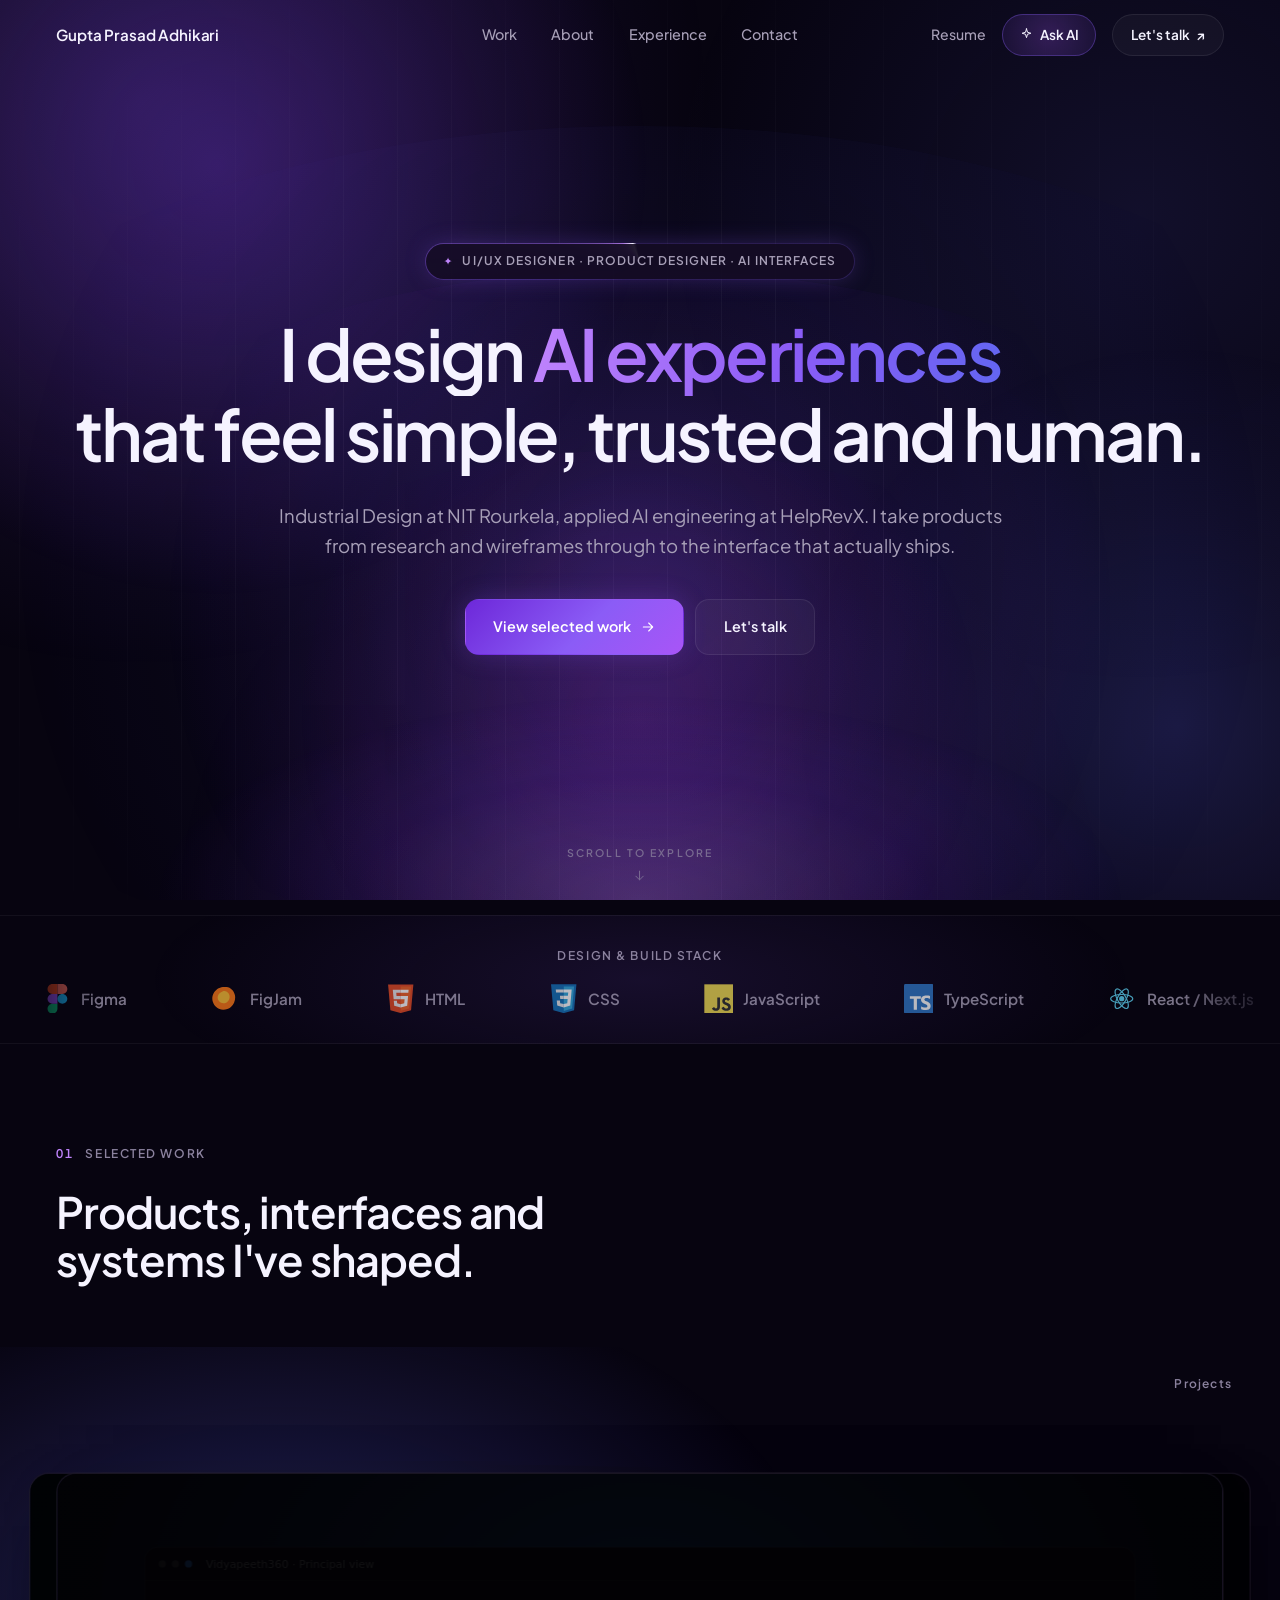
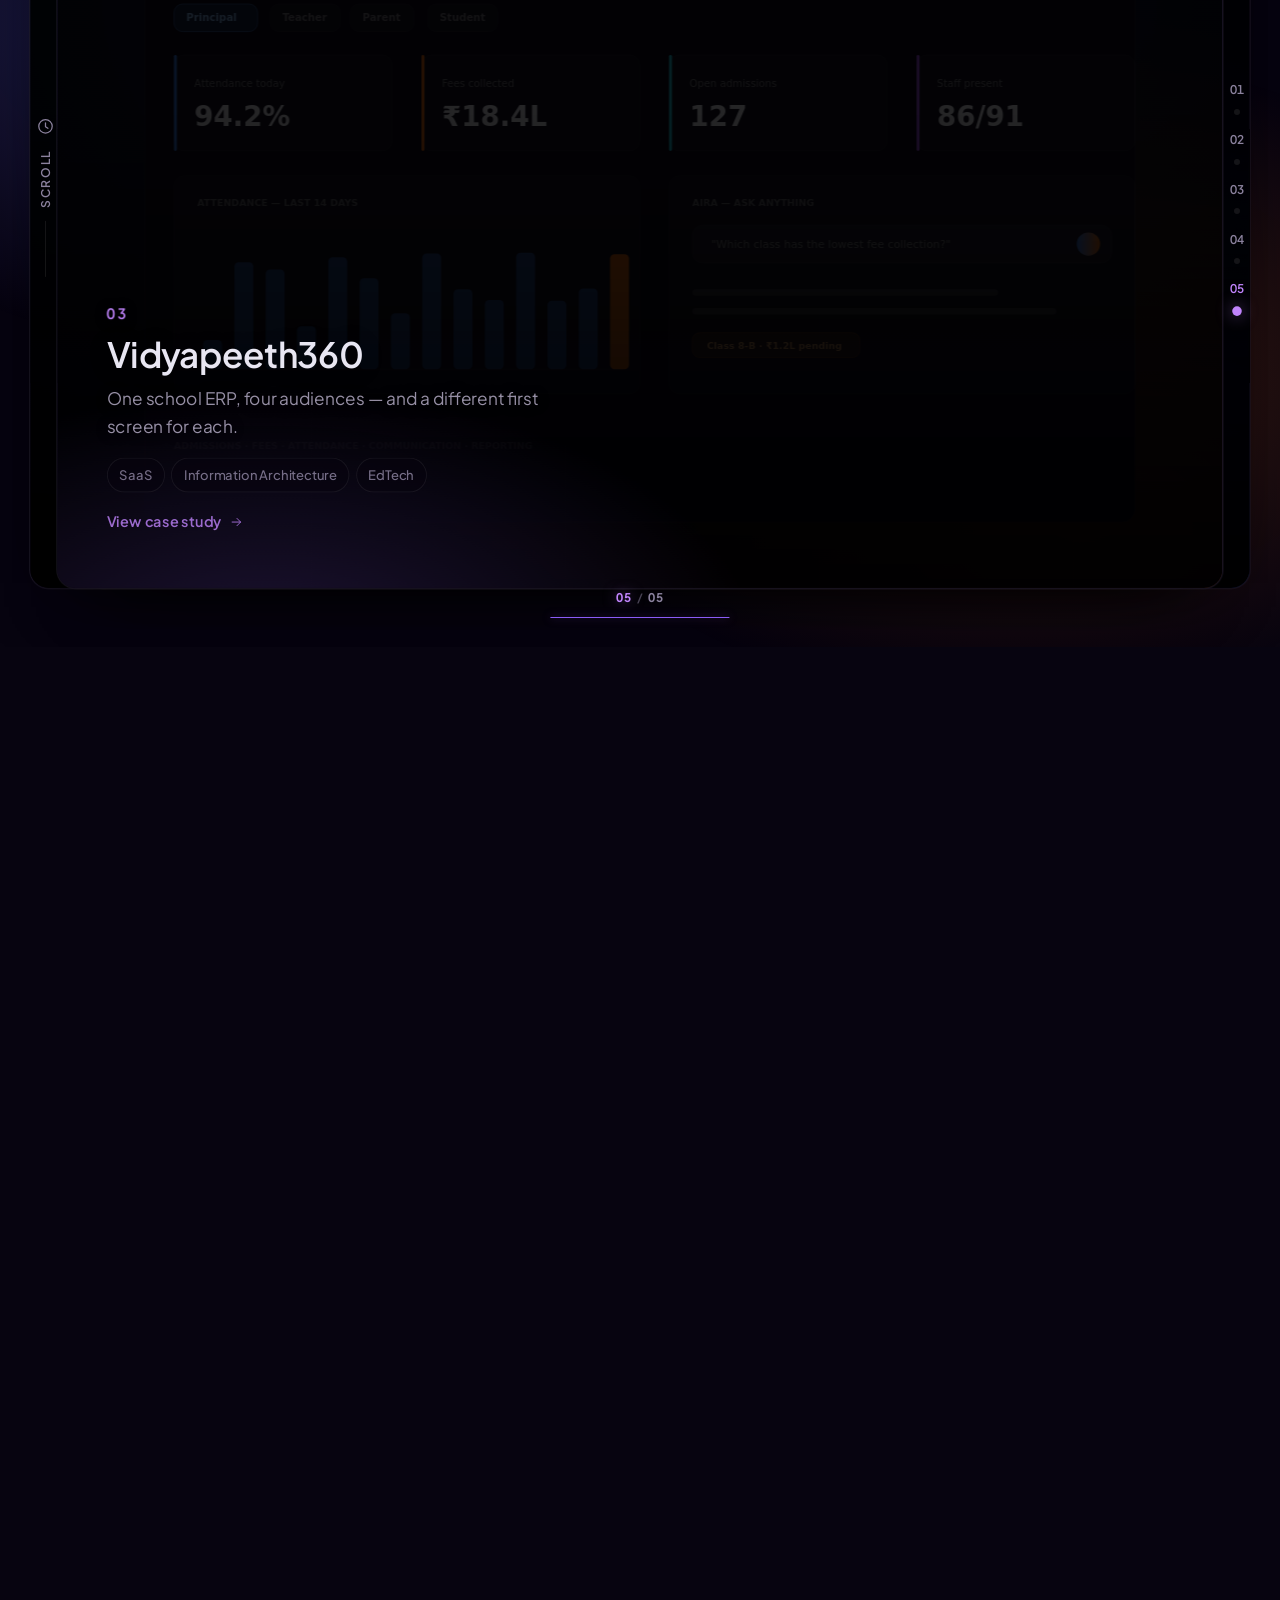
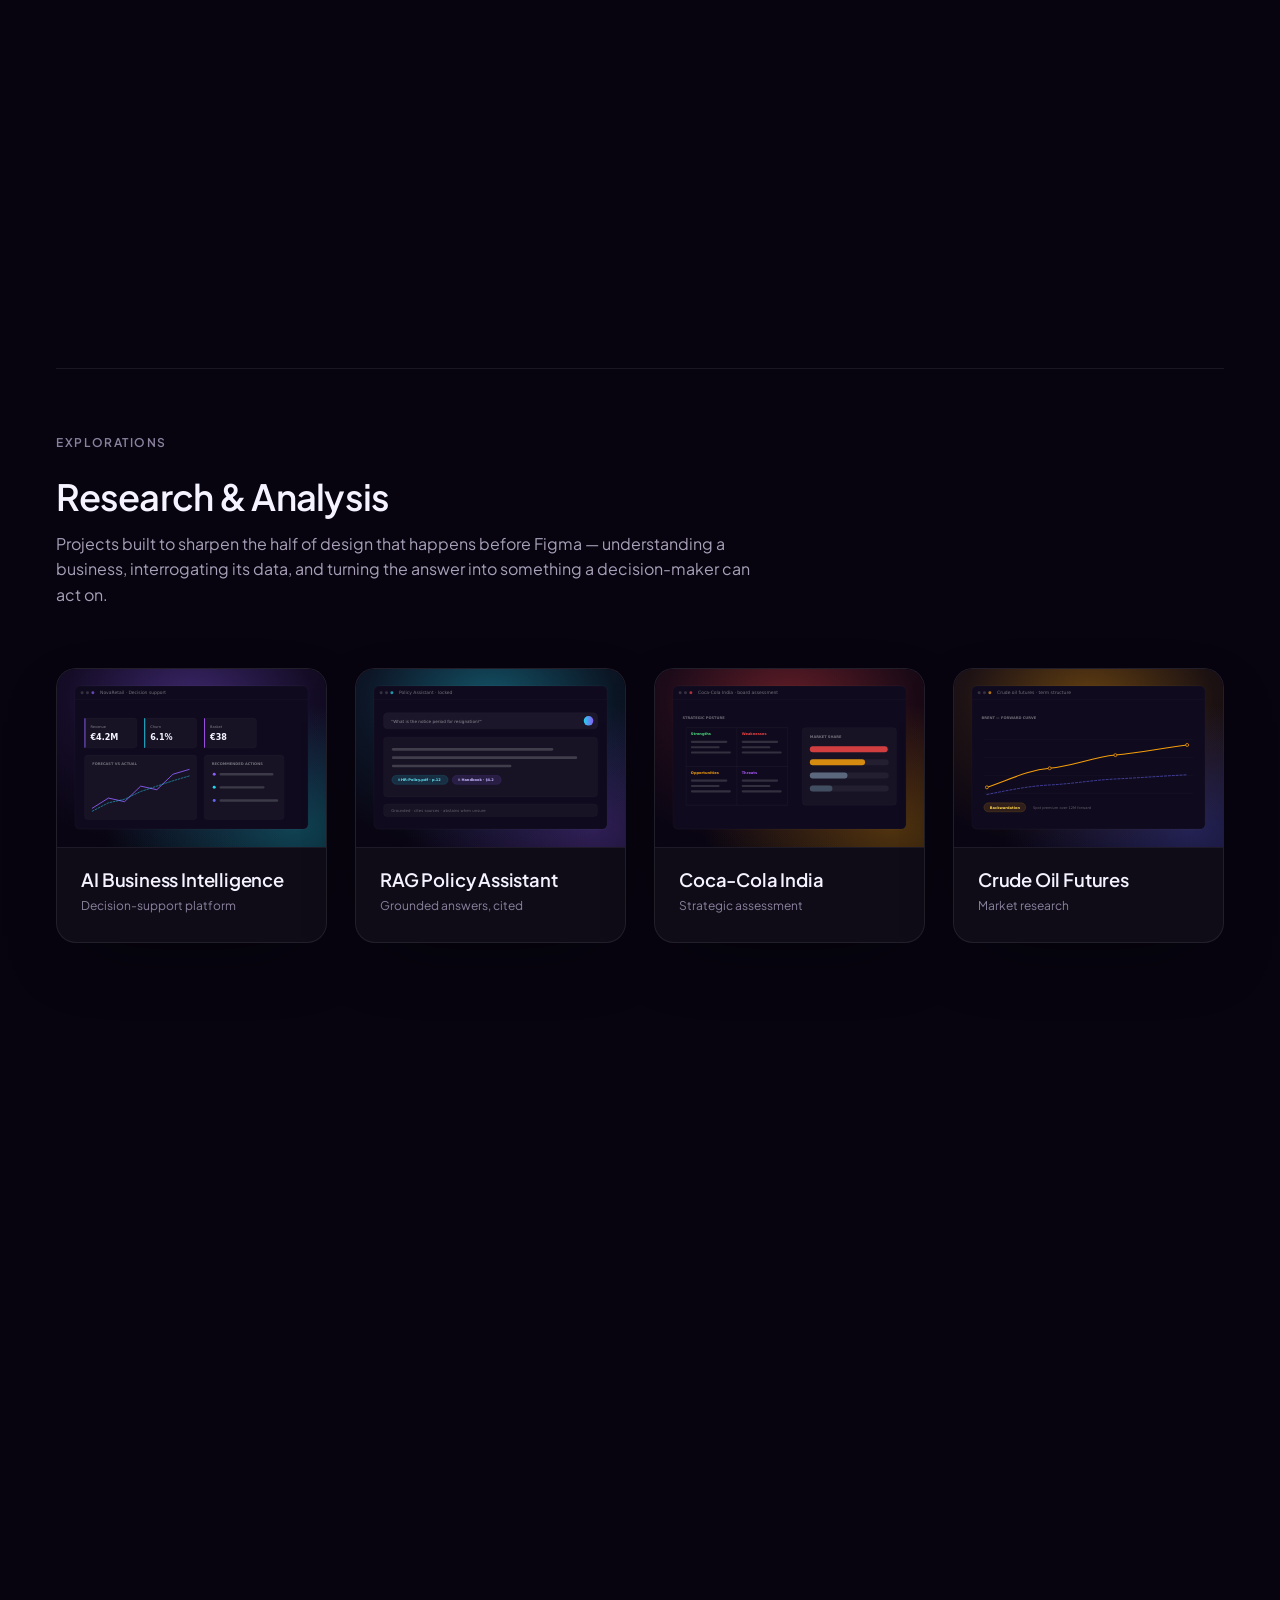
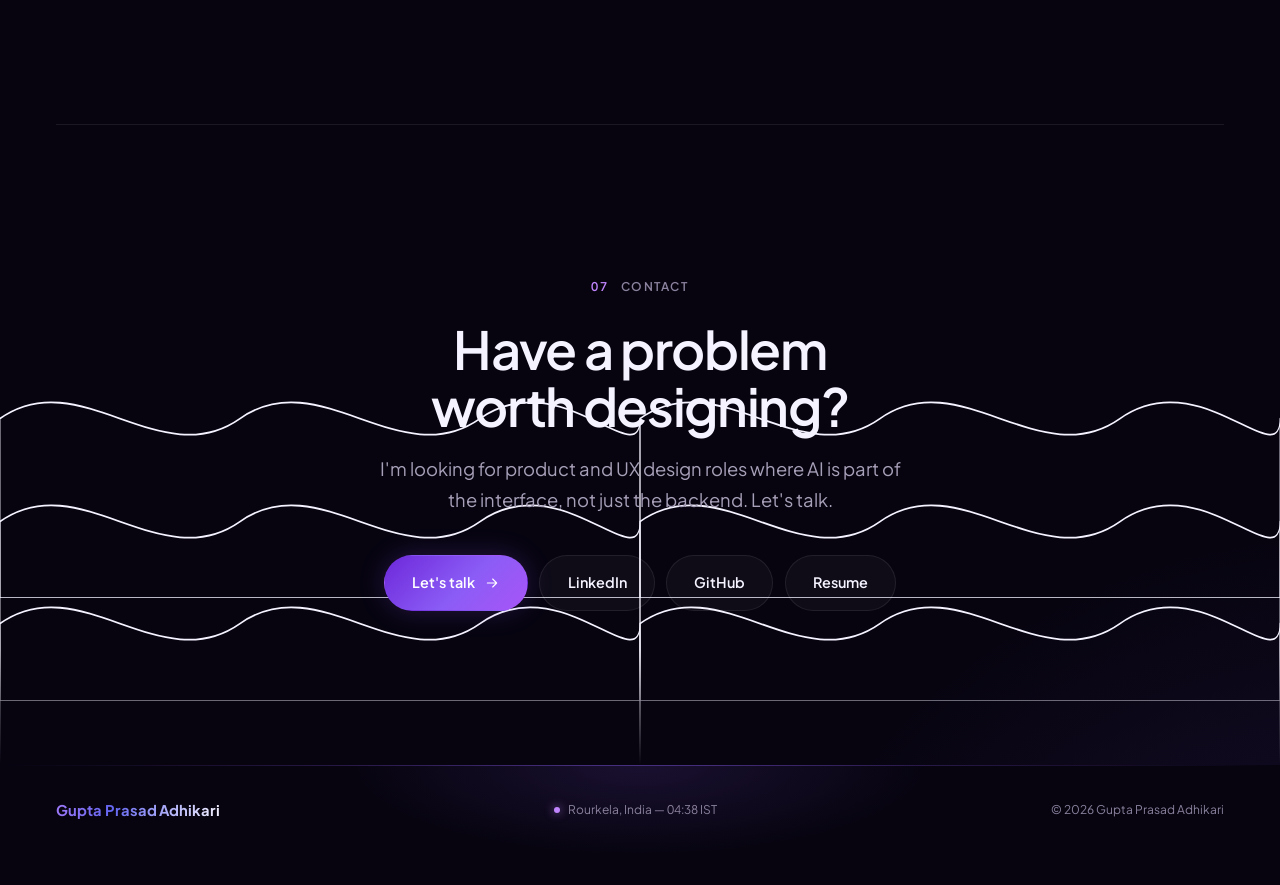
==== commit b3fd0f62: "Add live app links for BFSI and YatraAI; real LinkedIn and LeetCode URLs Co-Authored-By: Claude Fabl" ====
--- a/index.html
+++ b/index.html
@@ -828,6 +828,10 @@
              trees and SQL. It's the habit behind the part of my work that isn't visual — being able to reason
              about what a design costs to build before I hand it over.</p>
           <p class="certs__meta">LeetCode · Ongoing</p>
+          <a class="certs__view" href="https://leetcode.com/u/Gupta_Prasad_Adhikari/" target="_blank" rel="noopener noreferrer" data-cursor="btn">
+            View profile
+            <svg viewBox="0 0 24 24" aria-hidden="true"><path d="M5 12h14M13 6l6 6-6 6"/></svg>
+          </a>
         </li>
 
       </ol>
@@ -884,7 +888,7 @@
         Let's talk
         <svg viewBox="0 0 24 24" aria-hidden="true"><path d="M5 12h14M13 6l6 6-6 6"/></svg>
       </a>
-      <a class="btn btn--out mag reveal" data-delay="240" href="https://www.linkedin.com/in/gupta-prasad-adhikari" target="_blank" rel="noopener noreferrer" data-cursor="btn">LinkedIn</a>
+      <a class="btn btn--out mag reveal" data-delay="240" href="https://www.linkedin.com/in/gupta-prasad-adhikari-75779a290/" target="_blank" rel="noopener noreferrer" data-cursor="btn">LinkedIn</a>
       <a class="btn btn--out mag reveal" data-delay="280" href="https://github.com/Gupta-027" target="_blank" rel="noopener noreferrer" data-cursor="btn">GitHub</a>
       <a class="btn btn--out mag reveal" data-delay="320" href="assets/gupta-prasad-adhikari-resume.pdf" target="_blank" rel="noopener" data-cursor="btn">Resume</a>
     </div>
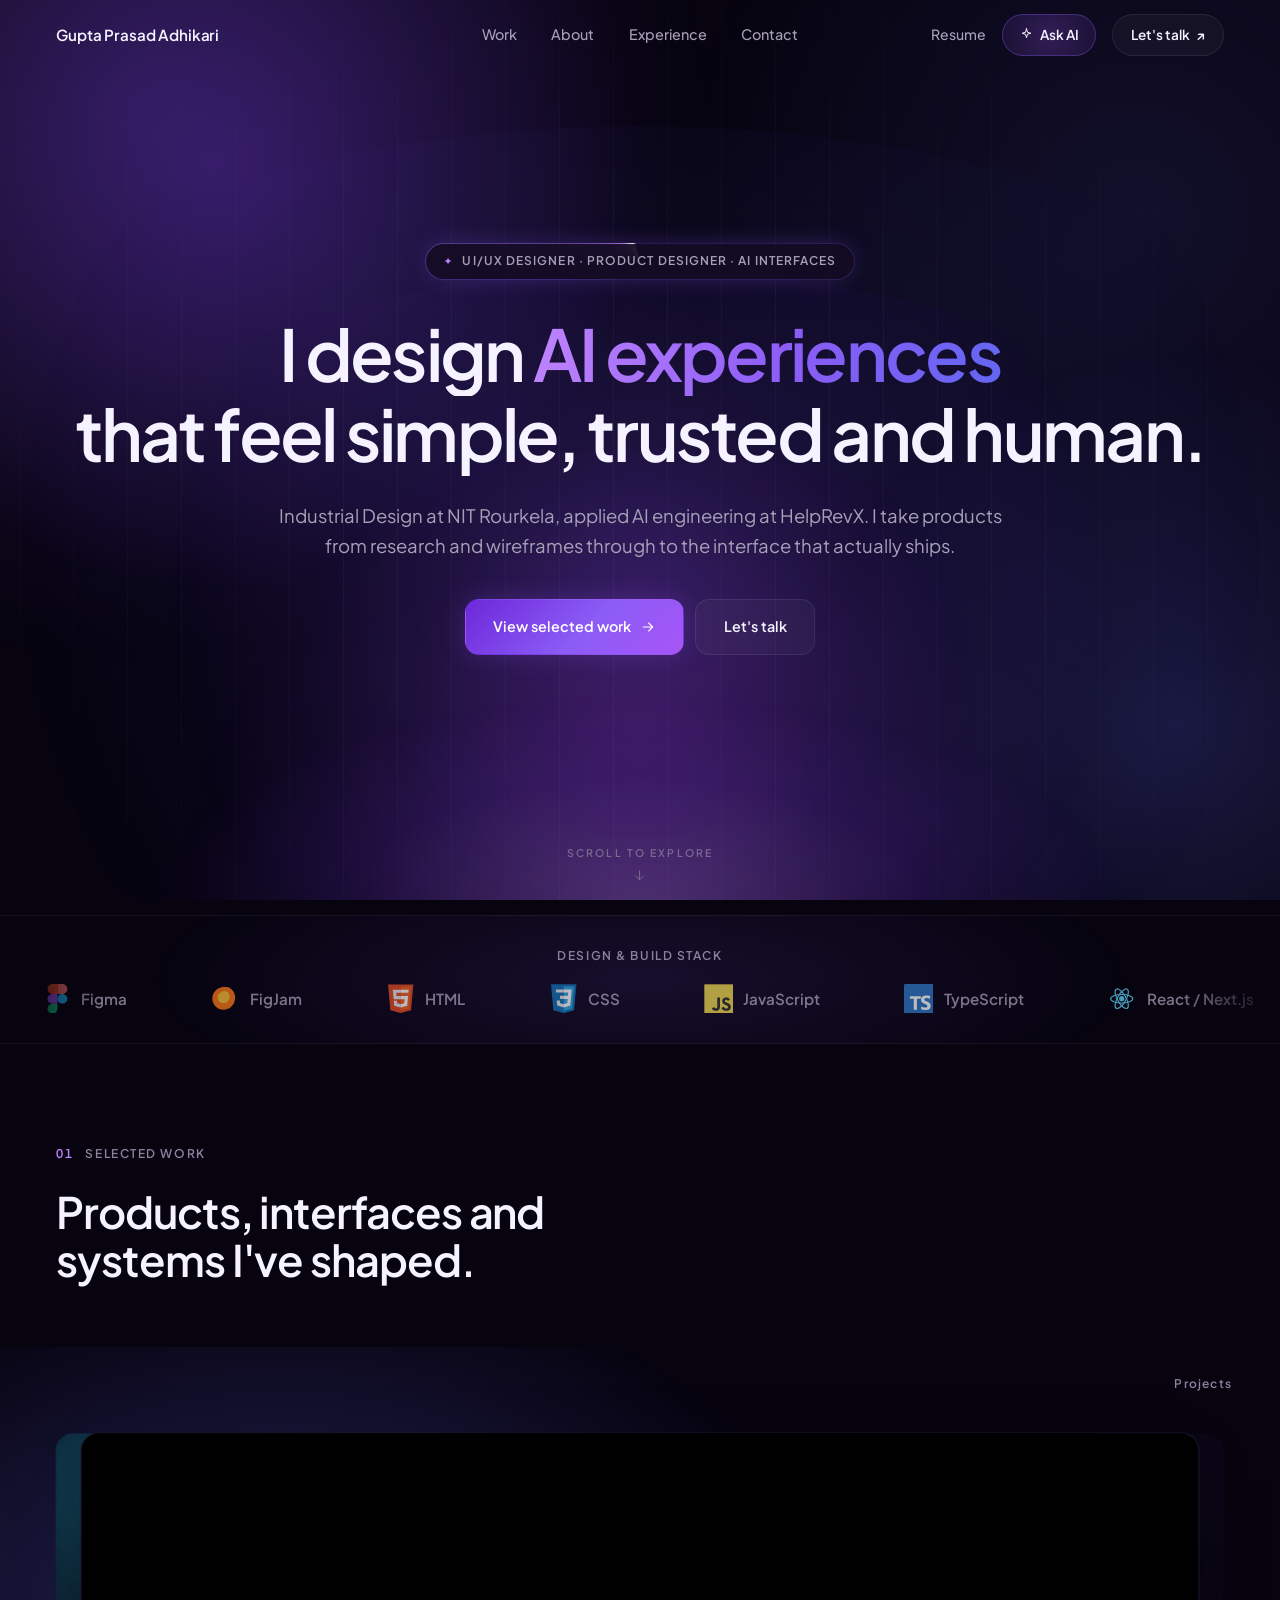
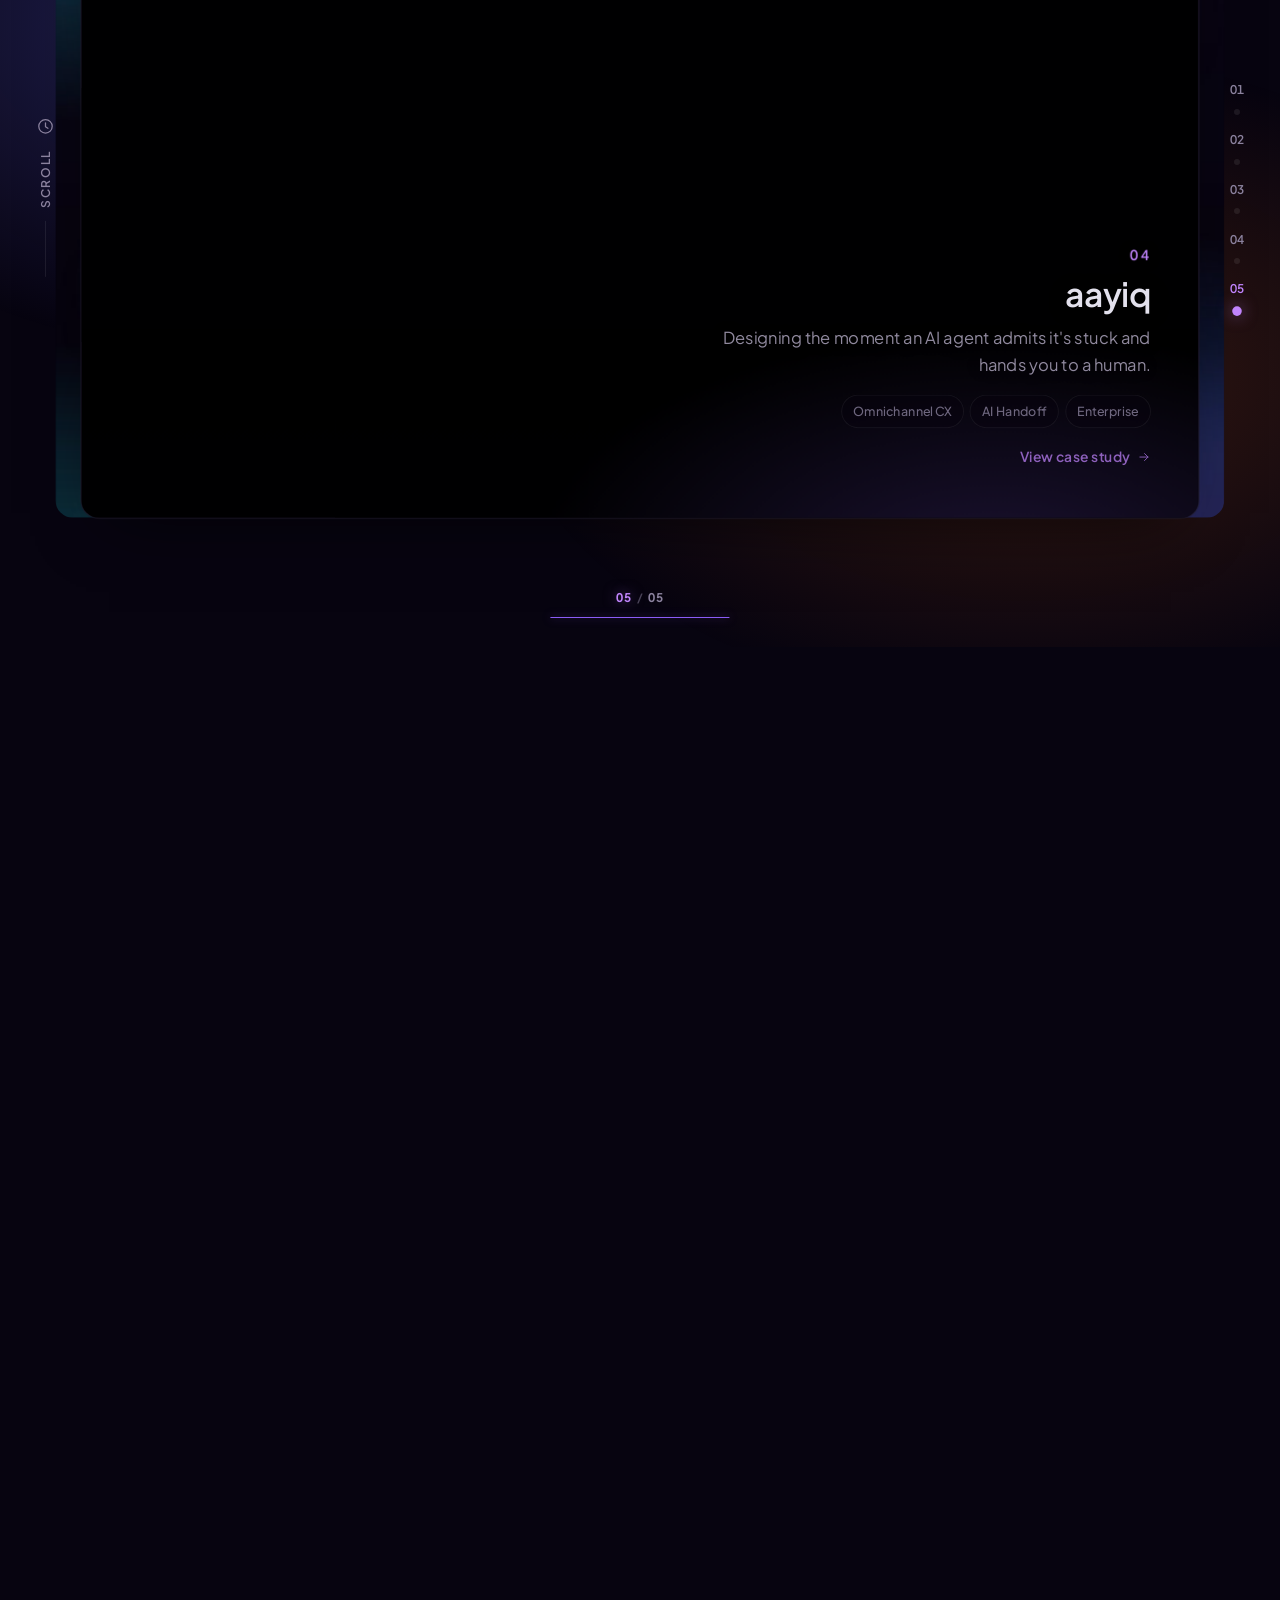
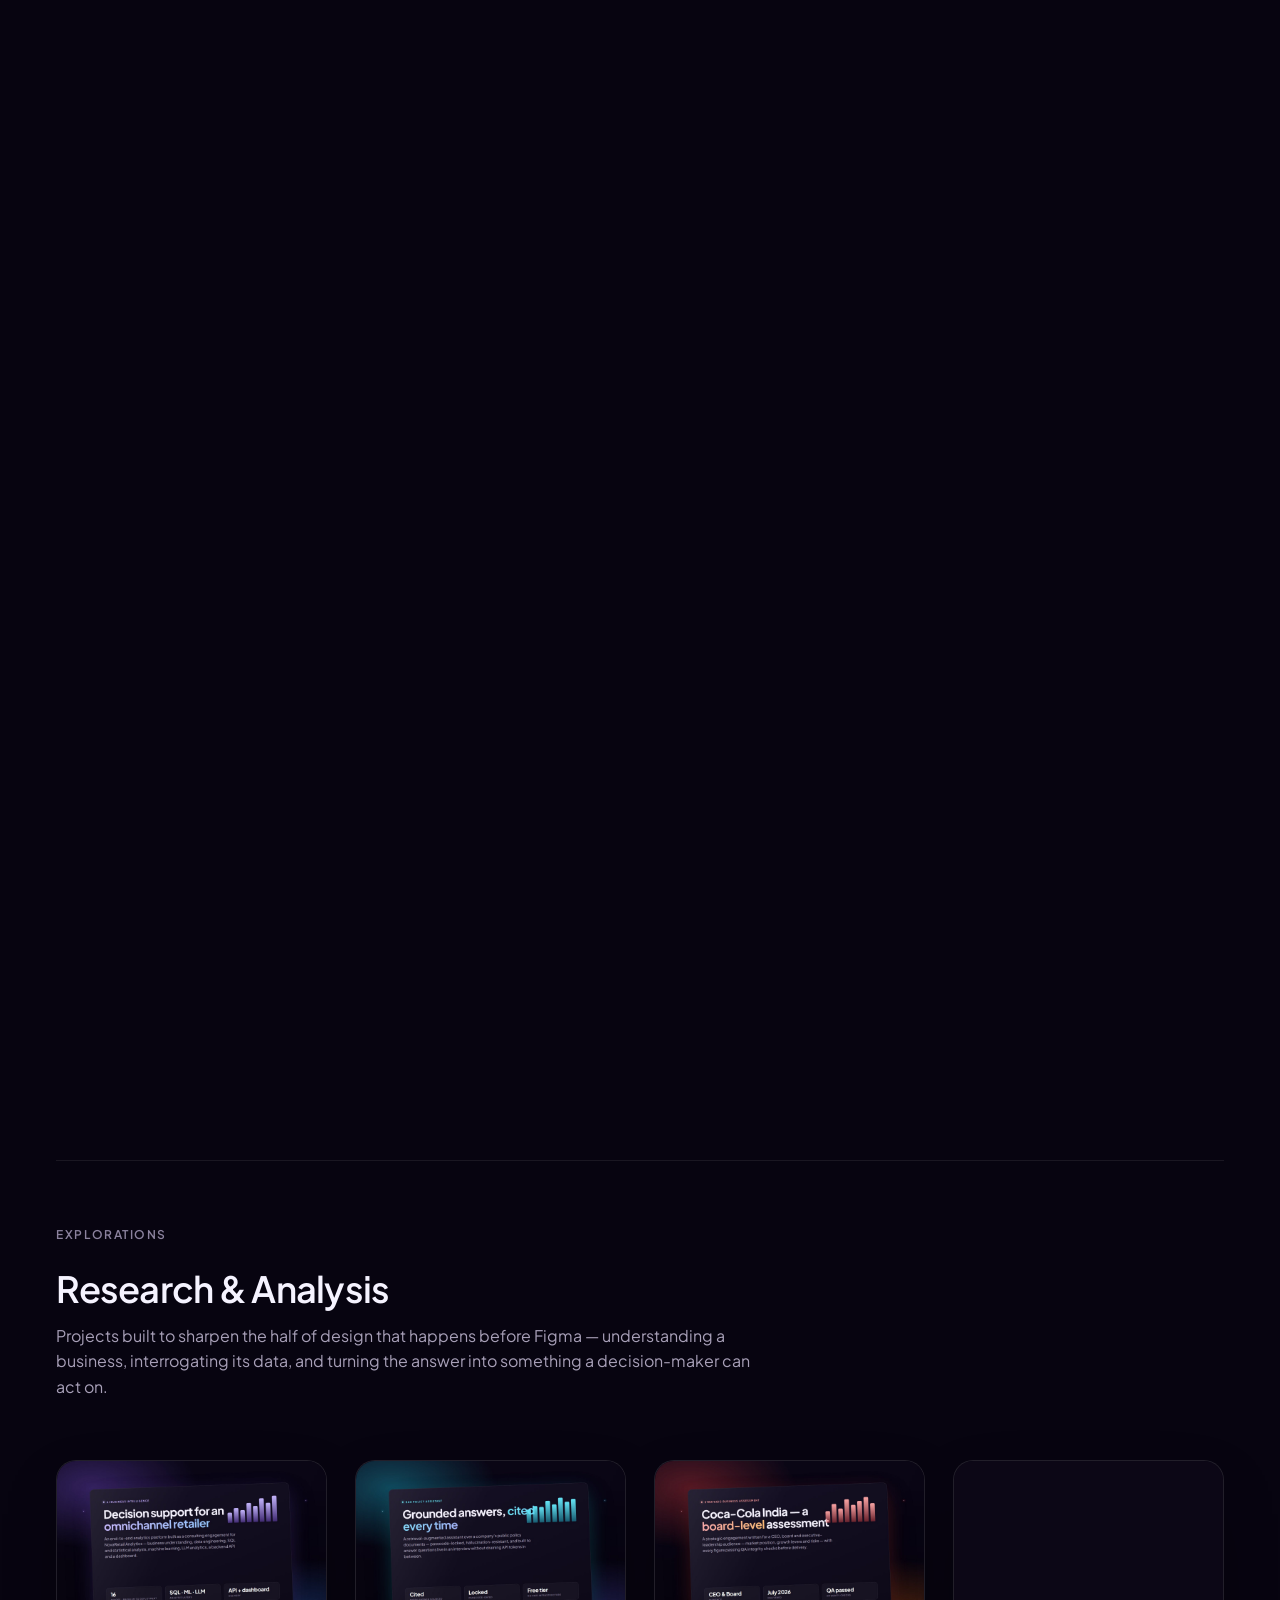
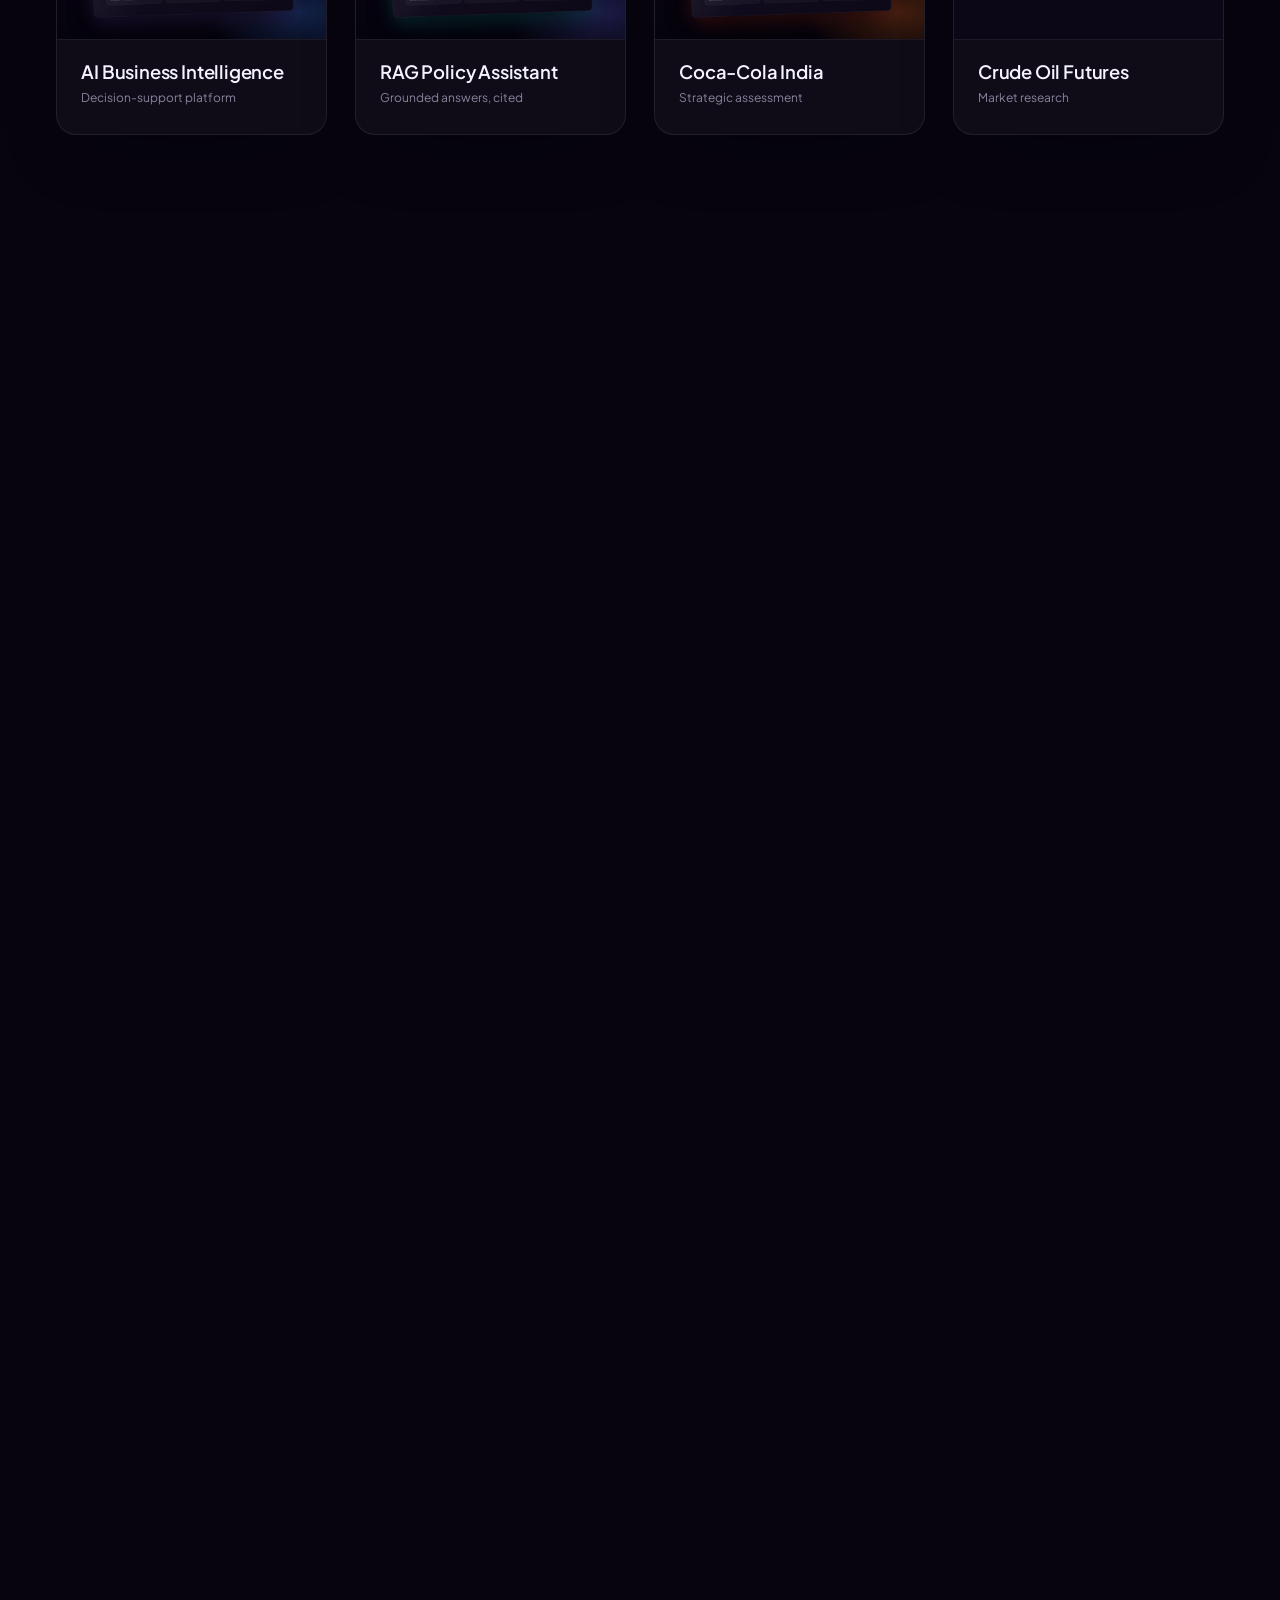
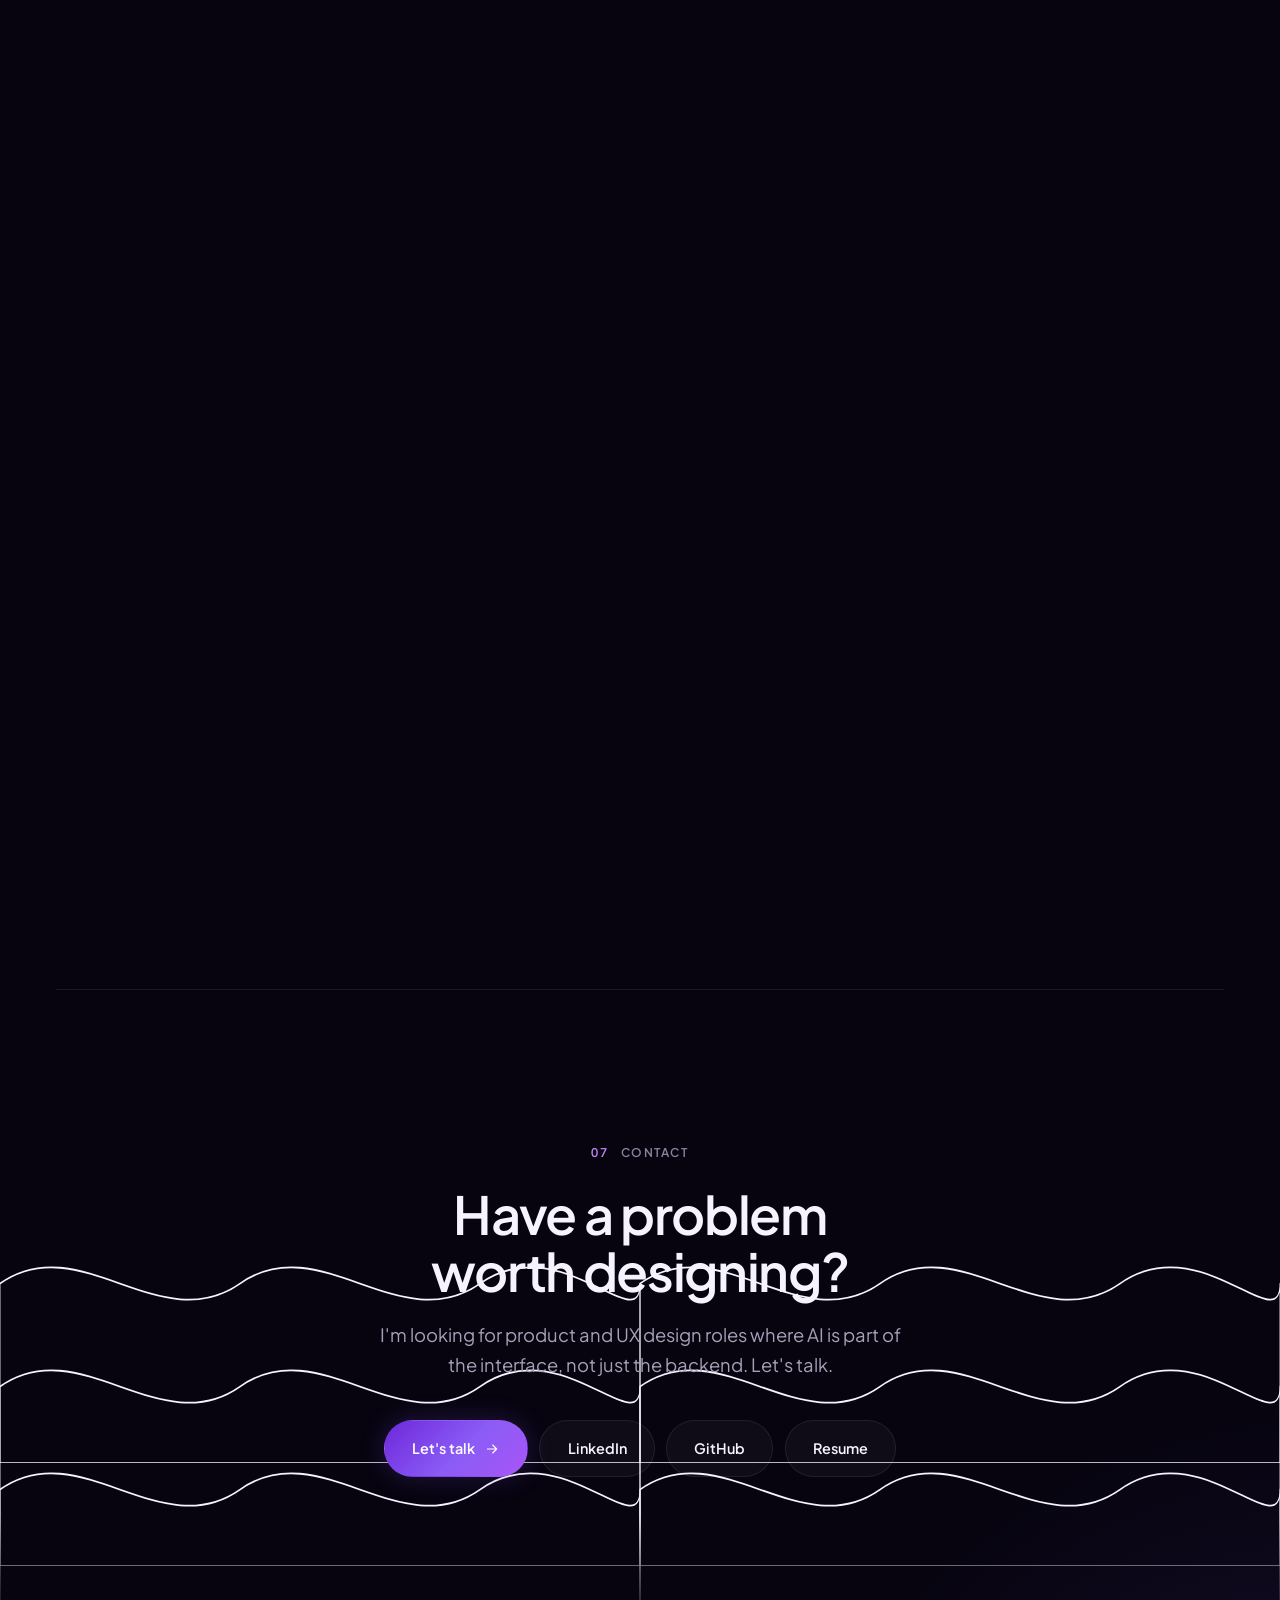
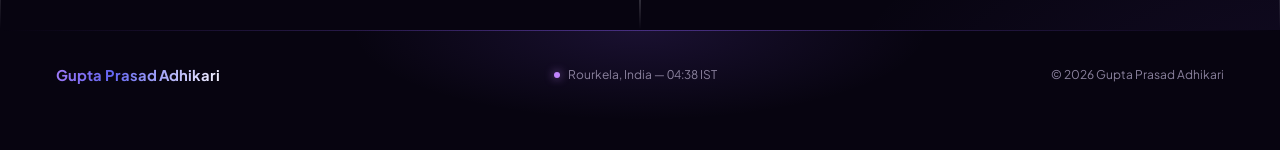
==== commit 0c2b68be: "Real product imagery, hold-and-snap project stage, recognition frames, resume alignment - Cinematic " ====
--- a/index.html
+++ b/index.html
@@ -15,7 +15,7 @@
 <meta property="og:title" content="Gupta Prasad Adhikari — UI/UX &amp; Product Designer" />
 <meta property="og:description" content="I design AI products that feel simple, trusted and human." />
 <meta property="og:url" content="https://gupta-027.github.io/" />
-<meta property="og:image" content="https://gupta-027.github.io/assets/og-cover.svg" />
+<meta property="og:image" content="https://gupta-027.github.io/assets/og-cover.jpg" />
 <meta name="twitter:card" content="summary_large_image" />
 
 <link rel="icon" href="assets/favicon.svg" type="image/svg+xml" />
@@ -343,7 +343,7 @@
             <a class="hit" href="case-study.html?p=bfsi-risk" data-cursor="view" aria-label="Open case study: BFSI Risk Intelligence Platform">Open case study</a>
             <figure class="slide__media">
               <div class="slide__tilt">
-                <img src="assets/covers/bfsi-risk.svg" alt="BFSI Risk Intelligence Platform — credit risk scoring interface with an explainability panel"
+                <img src="assets/covers/bfsi-risk.jpg" alt="BFSI Risk Intelligence Platform — credit risk scoring interface with an explainability panel"
                      width="1600" height="1000" fetchpriority="high" decoding="async" />
               </div>
               <span class="slide__scrim" aria-hidden="true"></span>
@@ -364,7 +364,7 @@
             <a class="hit" href="case-study.html?p=yatraai" data-cursor="view" aria-label="Open case study: YatraAI">Open case study</a>
             <figure class="slide__media">
               <div class="slide__tilt">
-                <img src="assets/covers/yatraai.svg"
+                <img src="assets/covers/yatraai.jpg"
                      alt="YatraAI — group itinerary planner showing a day timeline and a cited AI assistant"
                      width="1600" height="1000" loading="lazy" decoding="async" />
               </div>
@@ -386,7 +386,7 @@
             <a class="hit" href="case-study.html?p=vidyapeeth360" data-cursor="view" aria-label="Open case study: Vidyapeeth360">Open case study</a>
             <figure class="slide__media">
               <div class="slide__tilt">
-                <img src="assets/covers/vidyapeeth360.svg"
+                <img src="assets/covers/vidyapeeth360.jpg"
                      alt="Vidyapeeth360 — K-12 school ERP dashboard with role-based views"
                      width="1600" height="1000" loading="lazy" decoding="async" />
               </div>
@@ -408,7 +408,7 @@
             <a class="hit" href="case-study.html?p=aayiq" data-cursor="view" aria-label="Open case study: aayiq">Open case study</a>
             <figure class="slide__media">
               <div class="slide__tilt">
-                <img src="assets/covers/aayiq.svg" alt="aayiq — omnichannel agent console showing an AI-to-human handoff"
+                <img src="assets/covers/aayiq.jpg" alt="aayiq — omnichannel agent console showing an AI-to-human handoff"
                      width="1600" height="1000" loading="lazy" decoding="async" />
               </div>
               <span class="slide__scrim" aria-hidden="true"></span>
@@ -429,7 +429,7 @@
             <a class="hit" href="case-study.html?p=sleuth" data-cursor="view" aria-label="Open case study: Sleuth">Open case study</a>
             <figure class="slide__media">
               <div class="slide__tilt">
-                <img src="assets/covers/sleuth.svg" alt="Sleuth — multi-agent research console showing agents working in parallel"
+                <img src="assets/covers/sleuth.jpg" alt="Sleuth — multi-agent research console showing agents working in parallel"
                      width="1600" height="1000" loading="lazy" decoding="async" />
               </div>
               <span class="slide__scrim" aria-hidden="true"></span>
@@ -470,7 +470,7 @@
       <ul class="expl__g">
         <li class="expl__i">
           <a class="hit" href="case-study.html?p=novaretail" data-cursor="view" aria-label="Open project: AI Business Intelligence Platform">Open</a>
-          <figure><img src="assets/covers/novaretail.svg" alt="AI Business Intelligence Platform dashboard"
+          <figure><img src="assets/covers/novaretail.jpg" alt="AI Business Intelligence Platform dashboard"
                        width="900" height="600" loading="lazy" decoding="async" /></figure>
           <div class="expl__copy">
             <h4>AI Business Intelligence</h4>
@@ -479,7 +479,7 @@
         </li>
         <li class="expl__i">
           <a class="hit" href="case-study.html?p=rag-policy" data-cursor="view" aria-label="Open project: RAG Policy Assistant">Open</a>
-          <figure><img src="assets/covers/rag-policy.svg" alt="RAG Policy Assistant interface with cited answers"
+          <figure><img src="assets/covers/rag-policy.jpg" alt="RAG Policy Assistant interface with cited answers"
                        width="900" height="600" loading="lazy" decoding="async" /></figure>
           <div class="expl__copy">
             <h4>RAG Policy Assistant</h4>
@@ -488,7 +488,7 @@
         </li>
         <li class="expl__i">
           <a class="hit" href="case-study.html?p=coca-cola" data-cursor="view" aria-label="Open project: Coca-Cola India strategic assessment">Open</a>
-          <figure><img src="assets/covers/coca-cola.svg" alt="Coca-Cola India strategic business assessment"
+          <figure><img src="assets/covers/coca-cola.jpg" alt="Coca-Cola India strategic business assessment"
                        width="900" height="600" loading="lazy" decoding="async" /></figure>
           <div class="expl__copy">
             <h4>Coca-Cola India</h4>
@@ -497,7 +497,7 @@
         </li>
         <li class="expl__i">
           <a class="hit" href="case-study.html?p=crude-oil" data-cursor="view" aria-label="Open project: Crude oil futures research">Open</a>
-          <figure><img src="assets/covers/crude-oil.svg" alt="Crude oil futures research and analysis"
+          <figure><img src="assets/covers/crude-oil.jpg" alt="Crude oil futures research and analysis"
                        width="900" height="600" loading="lazy" decoding="async" /></figure>
           <div class="expl__copy">
             <h4>Crude Oil Futures</h4>
@@ -603,8 +603,9 @@
         <span class="about__pic-dot about__pic-dot--2" aria-hidden="true"></span>
         <span class="about__pic-dot about__pic-dot--3" aria-hidden="true"></span>
         <span class="about__pic-frame">
-          <img src="assets/portrait.svg" alt="Portrait of Gupta Prasad Adhikari"
-               width="800" height="1000" loading="lazy" decoding="async" />
+          <img src="assets/portrait.jpg" alt="Portrait of Gupta Prasad Adhikari"
+               width="800" height="1000" loading="lazy" decoding="async"
+               onerror="this.onerror=null;this.src='assets/portrait.svg'" />
         </span>
       </figure>
 
@@ -614,12 +615,13 @@
              a degree that spends as much time on why a person reaches for something as on what it looks like.
              That framing is what pulled me toward <strong class="about__kw">product and interface design</strong>,
              and it's still how I open every project: understand the user's pain before opening Figma.</p>
-          <p class="reveal" data-delay="320">At <strong class="about__kw">HelpRevX</strong> I work as an Applied AI Engineer Intern
-             on two products. On <strong class="about__kw">aayiq</strong>, an omnichannel customer-experience platform, I built the
-             LLM workflows behind intent classification, knowledge retrieval and escalation to a human agent —
-             which meant designing what the customer sees at each of those moments, not just what the model returns.
-             On <strong class="about__kw">Vidyapeeth360</strong> I designed an end-to-end K-12 school ERP and specified
-             its AI capabilities alongside its database architecture and API contracts.</p>
+          <p class="reveal" data-delay="320">At <strong class="about__kw">HelpRevX</strong> I work across product and UI/UX on two live
+             products. For <strong class="about__kw">Vidyapeeth360</strong>, a K-12 school ERP, I designed the complete
+             website UI from wireframes to shipped screens, created the logos for both Vidyapeeth360 and HelpRevX so the
+             two share one brand system, and designed the school registration and onboarding flow — the single biggest
+             reason schools refused to adopt an ERP at all. On <strong class="about__kw">aayiq</strong>, an omnichannel
+             customer-experience platform, I designed the AI-to-human handoff: what the customer sees when the assistant
+             escalates, and how the agent picks up with the context intact.</p>
           <p class="reveal" data-delay="400">I'm most interested in <strong class="about__kw">AI as a design material</strong> —
              how a model explains itself, how it signals uncertainty, and how it supports a decision instead of
              replacing the person making it. That question runs through everything above, and it's the one
@@ -712,9 +714,9 @@
           <h3>HelpRevX Software Pvt. Ltd.</h3>
           <p class="exp__role">Applied AI Engineer Intern</p>
         </div>
-        <p class="exp__txt">Designing and building AI product surfaces on aayiq (omnichannel CX) and Vidyapeeth360
-           (K-12 school ERP) — LLM workflows for intent, retrieval and human escalation, plus the ERP's information
-           architecture, database design and API specification.</p>
+        <p class="exp__txt">Product and UI/UX across two live products. Vidyapeeth360 (K-12 school ERP): complete website
+           UI from wireframes to shipped screens, both product logos, the school onboarding flow, and an information
+           architecture built around four audiences. aayiq (omnichannel CX): the AI-to-human handoff experience.</p>
         <time class="exp__y">May 2026 — Present</time>
       </li>
 
@@ -753,9 +755,9 @@
           <h3>National Institute of Technology, Rourkela</h3>
           <p class="exp__role">B.Tech, Industrial Design Engineering</p>
         </div>
-        <p class="exp__txt">Design-led engineering degree covering human factors, prototyping and manufacturing,
-           alongside machine learning, statistics, DSA and databases. CGPA 7.30.</p>
-        <time class="exp__y">Sep 2023 — Present</time>
+        <p class="exp__txt">Design-led engineering degree: human-centred design, interaction design, user research,
+           wireframing and prototyping, design thinking — alongside the engineering to build what gets designed. CGPA 7.30.</p>
+        <time class="exp__y">Sep 2023 — May 2027 (expected)</time>
       </li>
     </ol>
   </div>
@@ -812,35 +814,48 @@
              assistant. Judged on the working product: a fair-selection algorithm that lifts the least-satisfied
              traveller rather than optimising the group average, and a retrieval layer that abstains instead of
              guessing when the knowledge base can't answer.</p>
-          <p class="certs__meta">April Cohort Hackathon · 2026</p>
+          <p class="certs__meta">April Cohort Hackathon · April 2026 · First place</p>
           <a class="certs__view" href="case-study.html?p=yatraai" data-cursor="btn">
             Read the case study
             <svg viewBox="0 0 24 24" aria-hidden="true"><path d="M5 12h14M13 6l6 6-6 6"/></svg>
           </a>
+          <figure class="certs__shot">
+            <img src="assets/recognition/hackathon.jpg" alt="Winner — April Cohort Hackathon, April 2026, for YatraAI" loading="lazy" />
+          </figure>
         </li>
 
         <li class="certs__item" data-cert="3">
           <span class="certs__ic" aria-hidden="true">
             <svg viewBox="0 0 24 24"><path d="M12 3 3 8l9 5 9-5-9-5Z"/><path d="M4.5 12 12 16l7.5-4"/></svg>
           </span>
-          <h3 class="certs__t">LeetCode — 1605 rating, 450+ problems</h3>
-          <p class="certs__d">Sustained algorithmic practice across dynamic programming, trees, graphs, segment
-             trees and SQL. It's the habit behind the part of my work that isn't visual — being able to reason
-             about what a design costs to build before I hand it over.</p>
-          <p class="certs__meta">LeetCode · Ongoing</p>
+          <h3 class="certs__t">LeetCode — 1,605 contest rating, 460+ problems</h3>
+          <p class="certs__d">Top 23.6% globally across 12 contests, 719 submissions in the past year and an 81-day
+             streak — across dynamic programming, trees, graphs, segment trees and SQL. It's the habit behind the
+             part of my work that isn't visual: being able to reason about what a design costs to build before
+             I hand it over.</p>
+          <p class="certs__meta">LeetCode · 462 solved · 100 Days badge 2026</p>
           <a class="certs__view" href="https://leetcode.com/u/Gupta_Prasad_Adhikari/" target="_blank" rel="noopener noreferrer" data-cursor="btn">
             View profile
             <svg viewBox="0 0 24 24" aria-hidden="true"><path d="M5 12h14M13 6l6 6-6 6"/></svg>
           </a>
+          <figure class="certs__shot">
+            <img src="assets/recognition/leetcode-profile.jpg" alt="LeetCode profile — 1,605 contest rating, 462 problems solved" loading="lazy"
+                 onerror="this.onerror=null;this.src='assets/covers/leetcode.jpg'" />
+          </figure>
         </li>
 
       </ol>
 
-      <div class="certs__stage" aria-hidden="true">
+      <div class="certs__stage">
         <div class="certs__frame">
           <img class="certs__img is-on" data-cert="1" src="assets/certificates/helprevx-certificate.jpg" alt="" loading="lazy" />
-          <img class="certs__img" data-cert="2" src="assets/covers/yatraai.svg" alt="" loading="lazy" />
-          <img class="certs__img" data-cert="3" src="assets/covers/leetcode.svg" alt="" loading="lazy" />
+          <img class="certs__img" data-cert="2" src="assets/recognition/hackathon.jpg" alt="" loading="lazy" />
+          <img class="certs__img" data-cert="3" src="assets/recognition/leetcode-profile.jpg" alt="" loading="lazy"
+               onerror="this.onerror=null;this.src='assets/covers/leetcode.jpg'" />
+          <!-- One outbound link per item, swapped with the image -->
+          <a class="certs__open is-on" data-cert="1" href="https://drive.google.com/file/d/1jiXscqdZgDkHz_hf5lxfiaMatJrA4jB6/view" target="_blank" rel="noopener noreferrer" data-cursor="btn">Open certificate <span aria-hidden="true">↗</span></a>
+          <a class="certs__open" data-cert="2" href="https://yatraai-chi.vercel.app" target="_blank" rel="noopener noreferrer" data-cursor="btn">Open YatraAI live <span aria-hidden="true">↗</span></a>
+          <a class="certs__open" data-cert="3" href="https://leetcode.com/u/Gupta_Prasad_Adhikari/" target="_blank" rel="noopener noreferrer" data-cursor="btn">Open LeetCode profile <span aria-hidden="true">↗</span></a>
           <p class="certs__idx"><span id="certsIdx">01</span> / 03</p>
         </div>
       </div>
--- a/style.css
+++ b/style.css
@@ -763,7 +763,9 @@
   font-size:var(--fs-meta);font-weight:600;letter-spacing:.08em;
   color:var(--text-3);font-variant-numeric:tabular-nums;
 }
-.wprog__n b:first-child{color:var(--acc-3);text-shadow:0 0 14px rgba(192,132,252,.5)}
+.wprog__n b:first-child{color:var(--acc-3);text-shadow:0 0 14px rgba(192,132,252,.5);display:inline-block}
+.wprog__n b.flip{animation:numFlip .5s var(--e)}
+@keyframes numFlip{from{transform:translateY(70%);opacity:0}}
 .wprog__n i{font-style:normal;opacity:.5}
 .wprog__track{
   display:block;width:clamp(120px,14vw,180px);height:1px;background:var(--line);position:relative;
@@ -1205,6 +1207,21 @@
   transition:opacity 1s var(--e),transform 1.1s var(--e);
 }
 .certs__img.is-on{opacity:1;transform:scale(1)}
+/* A low scrim so the index and the outbound link read over bright artefacts */
+.certs__frame::after{
+  content:"";position:absolute;left:0;right:0;bottom:0;height:36%;z-index:2;pointer-events:none;
+  background:linear-gradient(0deg,rgba(4,2,10,.78),transparent);
+}
+/* One outbound link per item, swapped in step with the image */
+.certs__open{
+  position:absolute;right:1.25rem;bottom:1.1rem;z-index:3;
+  display:inline-flex;align-items:center;gap:.4rem;padding:.6rem 1.05rem;border-radius:99px;
+  background:var(--grad);color:#fff;font-size:.82rem;font-weight:600;box-shadow:var(--glow-s);
+  opacity:0;visibility:hidden;transform:translateY(6px);
+  transition:opacity .5s var(--e),transform .5s var(--e),visibility 0s .5s,box-shadow var(--t-s);
+}
+.certs__open.is-on{opacity:1;visibility:visible;transform:none;transition-delay:0s}
+.certs__open:hover{box-shadow:0 0 30px -4px rgba(139,92,246,.6);transform:translateY(-2px)}
 .certs__idx{
   position:absolute;left:1.25rem;bottom:1.25rem;z-index:2;
   display:flex;align-items:baseline;gap:.25rem;
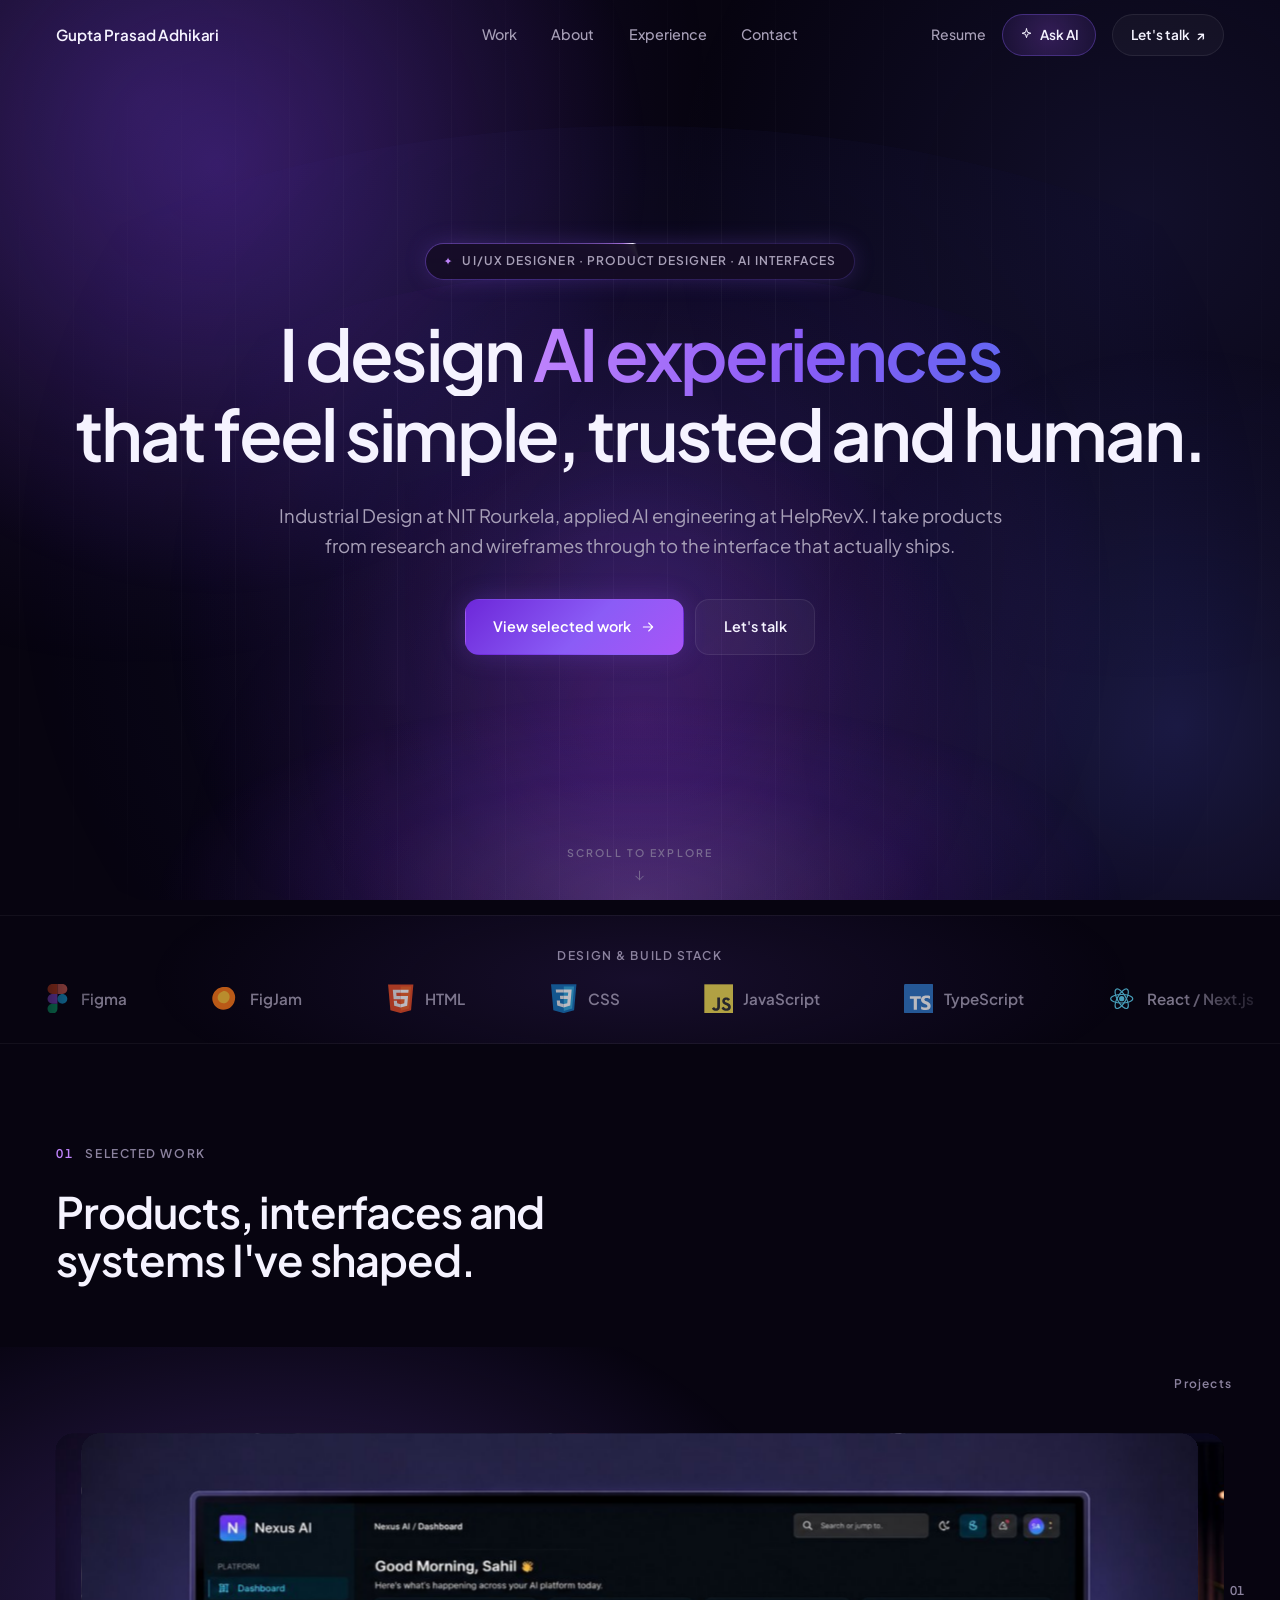
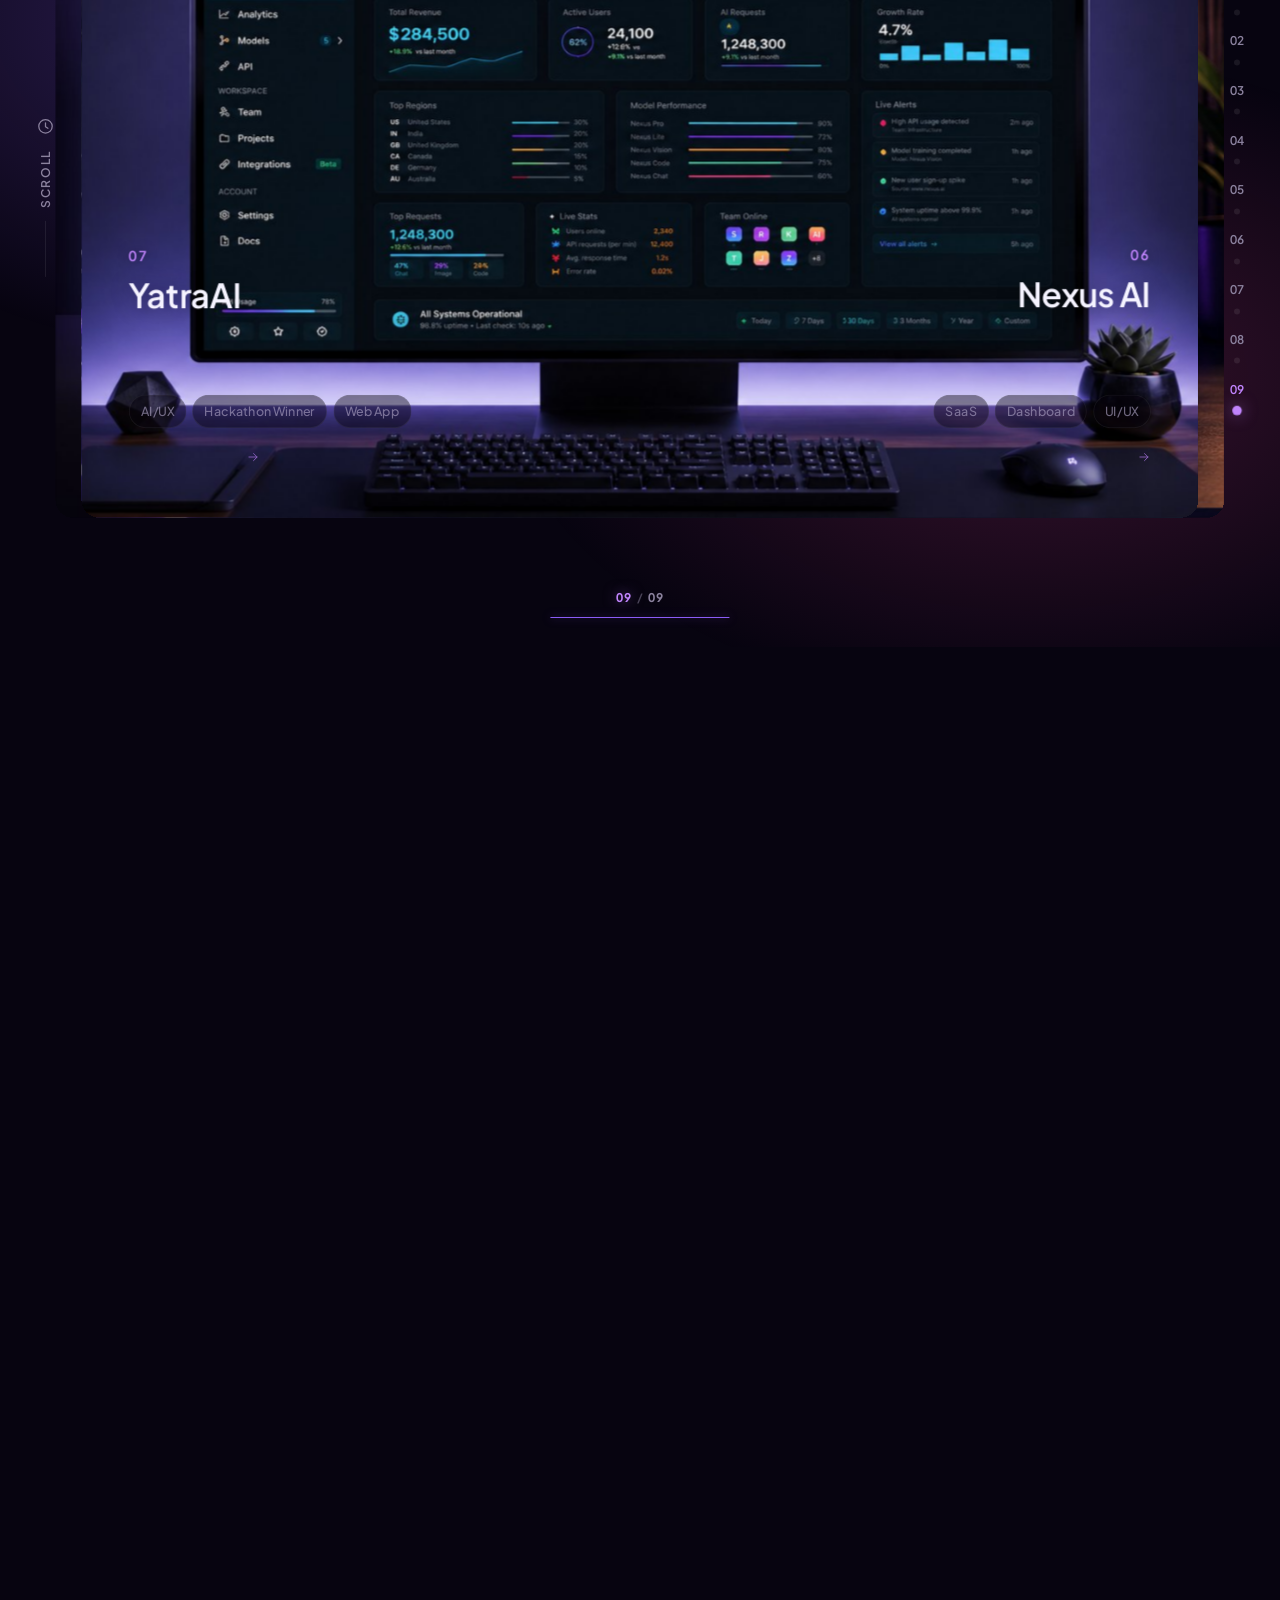
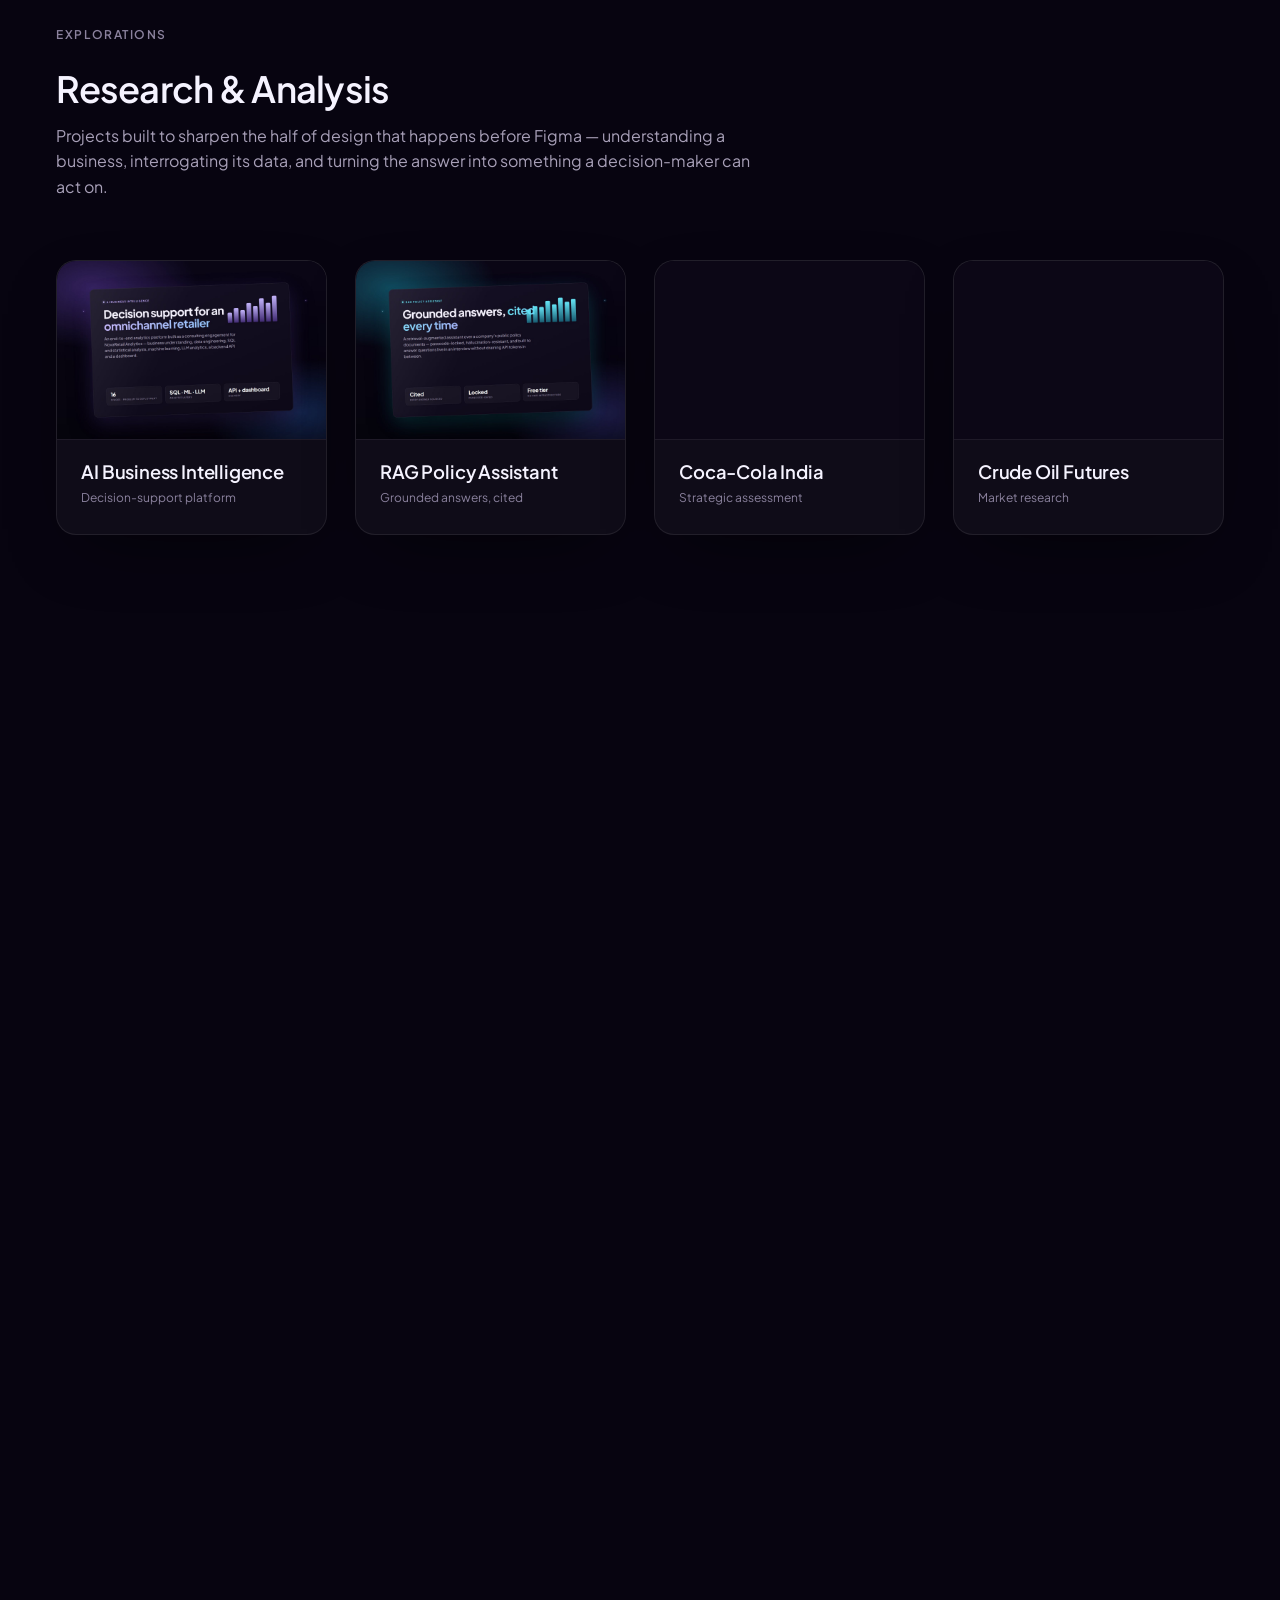
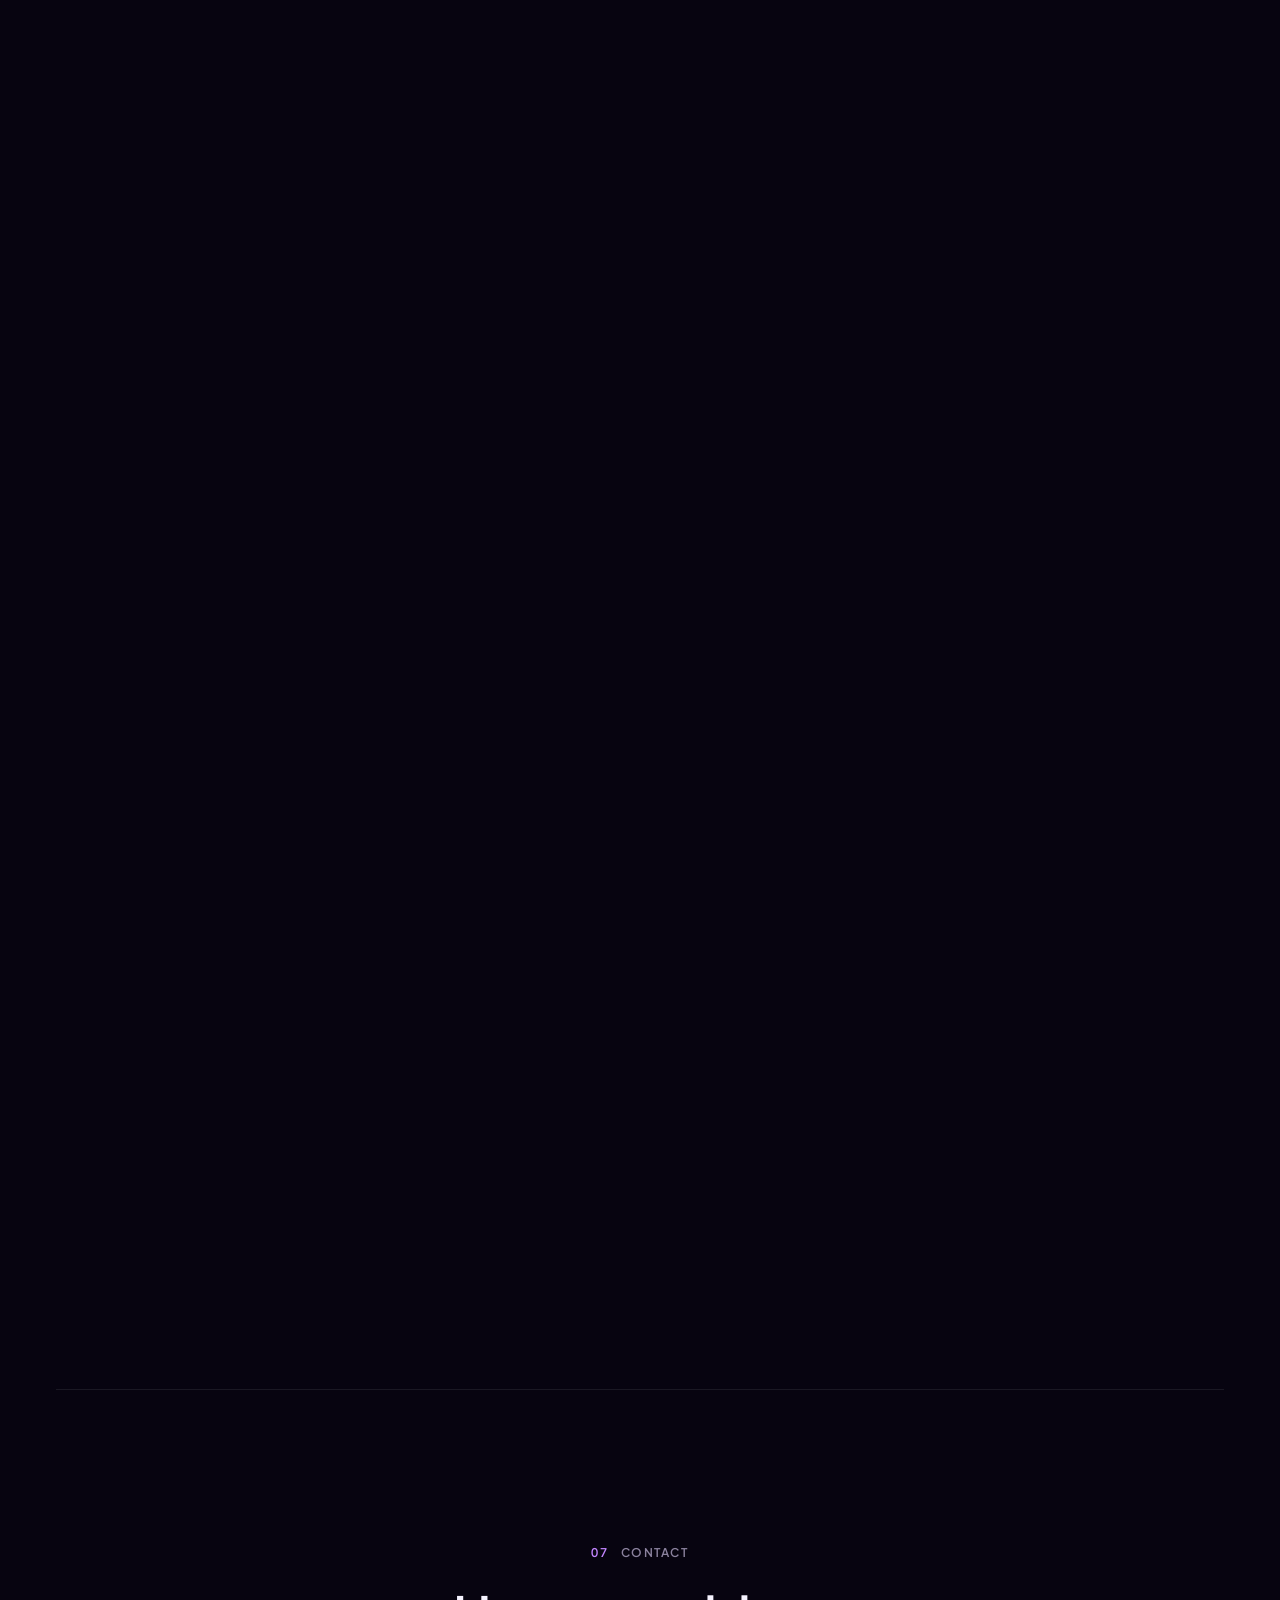
==== commit 3d21318a: "Nine-project stage in the requested order, portrait, LeetCode frame, Sahil's projects credited - Ord" ====
--- a/index.html
+++ b/index.html
@@ -326,6 +326,10 @@
         <li><b>03</b><i></i></li>
         <li><b>04</b><i></i></li>
         <li><b>05</b><i></i></li>
+        <li><b>06</b><i></i></li>
+        <li><b>07</b><i></i></li>
+        <li><b>08</b><i></i></li>
+        <li><b>09</b><i></i></li>
       </ol>
 
       <div class="wstage__mood" aria-hidden="true">
@@ -334,22 +338,46 @@
         <i class="mood mood--3"></i>
         <i class="mood mood--4"></i>
         <i class="mood mood--5"></i>
+        <i class="mood mood--6"></i>
+        <i class="mood mood--7"></i>
+        <i class="mood mood--8"></i>
+        <i class="mood mood--9"></i>
       </div>
 
       <div class="wrap wrap--wide wstage__in">
         <ul class="slides">
-
-          <li class="slide reveal" data-project="bfsi-risk">
-            <a class="hit" href="case-study.html?p=bfsi-risk" data-cursor="view" aria-label="Open case study: BFSI Risk Intelligence Platform">Open case study</a>
+          <li class="slide reveal" data-project="vidyapeeth360">
+            <a class="hit" href="case-study.html?p=vidyapeeth360" data-cursor="view" aria-label="Open case study: Vidyapeeth360">Open case study</a>
             <figure class="slide__media">
               <div class="slide__tilt">
-                <img src="assets/covers/bfsi-risk.jpg" alt="BFSI Risk Intelligence Platform — credit risk scoring interface with an explainability panel"
+                <img src="assets/covers/vidyapeeth360.jpg" alt="Vidyapeeth360 landing page on a laptop — institution management platform"
                      width="1600" height="1000" fetchpriority="high" decoding="async" />
               </div>
               <span class="slide__scrim" aria-hidden="true"></span>
               <span class="slide__cover" aria-hidden="true"></span>
               <div class="slide__copy">
                 <span class="slide__n">01</span>
+                <h3 class="slide__t">Vidyapeeth360</h3>
+                <p class="slide__d">One school ERP, four audiences — and a different first screen for each.</p>
+                <ul class="tags"><li>SaaS</li><li>Brand</li><li>EdTech</li></ul>
+                <span class="arrow">View case study
+                  <svg viewBox="0 0 24 24" aria-hidden="true"><path d="M5 12h14M13 6l6 6-6 6"/></svg>
+                </span>
+              </div>
+            </figure>
+          </li>
+
+          <li class="slide reveal" data-project="bfsi-risk">
+            <a class="hit" href="case-study.html?p=bfsi-risk" data-cursor="view" aria-label="Open case study: BFSI Risk Intelligence">Open case study</a>
+            <figure class="slide__media">
+              <div class="slide__tilt">
+                <img src="assets/covers/bfsi-risk.jpg" alt="BFSI Risk Intelligence Platform on a laptop — credit risk scoring interface with an explainability panel"
+                     width="1600" height="1000" loading="lazy" decoding="async" />
+              </div>
+              <span class="slide__scrim" aria-hidden="true"></span>
+              <span class="slide__cover" aria-hidden="true"></span>
+              <div class="slide__copy">
+                <span class="slide__n">02</span>
                 <h3 class="slide__t">BFSI Risk Intelligence</h3>
                 <p class="slide__d">Four lending-risk models behind one interface a credit officer can actually defend.</p>
                 <ul class="tags"><li>Fintech</li><li>Explainable AI</li><li>Product Design</li></ul>
@@ -360,18 +388,101 @@
             </figure>
           </li>
 
+          <li class="slide reveal" data-project="campus-event-ai">
+            <a class="hit" href="case-study.html?p=campus-event-ai" data-cursor="view" aria-label="Open case study: Campus Event AI">Open case study</a>
+            <figure class="slide__media">
+              <div class="slide__tilt">
+                <img src="assets/covers/campus-event-ai.jpg" alt="Campus Event AI landing page on a laptop — never miss an event that matters to you"
+                     width="1600" height="1000" loading="lazy" decoding="async" />
+              </div>
+              <span class="slide__scrim" aria-hidden="true"></span>
+              <span class="slide__cover" aria-hidden="true"></span>
+              <div class="slide__copy">
+                <span class="slide__n">03</span>
+                <h3 class="slide__t">Campus Event AI</h3>
+                <p class="slide__d">A personalised event-discovery platform for campus life — UX case study and high-fidelity prototype.</p>
+                <ul class="tags"><li>UI/UX</li><li>Product Design</li><li>Web</li></ul>
+                <span class="arrow">View case study
+                  <svg viewBox="0 0 24 24" aria-hidden="true"><path d="M5 12h14M13 6l6 6-6 6"/></svg>
+                </span>
+              </div>
+            </figure>
+          </li>
+
+          <li class="slide reveal" data-project="helprevx">
+            <a class="hit" href="case-study.html?p=helprevx" data-cursor="view" aria-label="Open case study: HelpRevX">Open case study</a>
+            <figure class="slide__media">
+              <div class="slide__tilt">
+                <img src="assets/covers/helprevx.jpg" alt="HelpRevX brand board — logo mark and wordmark, colour system, business cards and a mug"
+                     width="1600" height="1000" loading="lazy" decoding="async" />
+              </div>
+              <span class="slide__scrim" aria-hidden="true"></span>
+              <span class="slide__cover" aria-hidden="true"></span>
+              <div class="slide__copy">
+                <span class="slide__n">04</span>
+                <h3 class="slide__t">HelpRevX</h3>
+                <p class="slide__d">A complete brand system — logo, colour, typography and applications — shared with Vidyapeeth360.</p>
+                <ul class="tags"><li>Branding</li><li>Identity</li><li>Design System</li></ul>
+                <span class="arrow">View case study
+                  <svg viewBox="0 0 24 24" aria-hidden="true"><path d="M5 12h14M13 6l6 6-6 6"/></svg>
+                </span>
+              </div>
+            </figure>
+          </li>
+
+          <li class="slide reveal" data-project="healthpulse">
+            <a class="hit" href="case-study.html?p=healthpulse" data-cursor="view" aria-label="Open case study: HealthPulse">Open case study</a>
+            <figure class="slide__media">
+              <div class="slide__tilt">
+                <img src="assets/covers/healthpulse.jpg" alt="HealthPulse fitness mobile app screens"
+                     width="1600" height="1000" loading="lazy" decoding="async" />
+              </div>
+              <span class="slide__scrim" aria-hidden="true"></span>
+              <span class="slide__cover" aria-hidden="true"></span>
+              <div class="slide__copy">
+                <span class="slide__n">05</span>
+                <h3 class="slide__t">HealthPulse</h3>
+                <p class="slide__d">A fitness app whose numbers stay readable mid-workout — glanceable, not dense.</p>
+                <ul class="tags"><li>Mobile App</li><li>UX</li><li>Health</li></ul>
+                <span class="arrow">View case study
+                  <svg viewBox="0 0 24 24" aria-hidden="true"><path d="M5 12h14M13 6l6 6-6 6"/></svg>
+                </span>
+              </div>
+            </figure>
+          </li>
+
+          <li class="slide reveal" data-project="nexus-ai">
+            <a class="hit" href="case-study.html?p=nexus-ai" data-cursor="view" aria-label="Open case study: Nexus AI">Open case study</a>
+            <figure class="slide__media">
+              <div class="slide__tilt">
+                <img src="assets/covers/nexus-ai.jpg" alt="Nexus AI SaaS dashboard interface"
+                     width="1600" height="1000" loading="lazy" decoding="async" />
+              </div>
+              <span class="slide__scrim" aria-hidden="true"></span>
+              <span class="slide__cover" aria-hidden="true"></span>
+              <div class="slide__copy">
+                <span class="slide__n">06</span>
+                <h3 class="slide__t">Nexus AI</h3>
+                <p class="slide__d">A developer dashboard for an AI API platform, organised by hierarchy rather than panels.</p>
+                <ul class="tags"><li>SaaS</li><li>Dashboard</li><li>UI/UX</li></ul>
+                <span class="arrow">View case study
+                  <svg viewBox="0 0 24 24" aria-hidden="true"><path d="M5 12h14M13 6l6 6-6 6"/></svg>
+                </span>
+              </div>
+            </figure>
+          </li>
+
           <li class="slide reveal" data-project="yatraai">
             <a class="hit" href="case-study.html?p=yatraai" data-cursor="view" aria-label="Open case study: YatraAI">Open case study</a>
             <figure class="slide__media">
               <div class="slide__tilt">
-                <img src="assets/covers/yatraai.jpg"
-                     alt="YatraAI — group itinerary planner showing a day timeline and a cited AI assistant"
+                <img src="assets/covers/yatraai.jpg" alt="YatraAI landing page on a laptop — group itinerary planner with fairness and abstention metrics"
                      width="1600" height="1000" loading="lazy" decoding="async" />
               </div>
               <span class="slide__scrim" aria-hidden="true"></span>
               <span class="slide__cover" aria-hidden="true"></span>
               <div class="slide__copy">
-                <span class="slide__n">02</span>
+                <span class="slide__n">07</span>
                 <h3 class="slide__t">YatraAI</h3>
                 <p class="slide__d">Group travel planning where nobody's preferences get quietly averaged away.</p>
                 <ul class="tags"><li>AI/UX</li><li>Hackathon Winner</li><li>Web App</li></ul>
@@ -382,21 +493,20 @@
             </figure>
           </li>
 
-          <li class="slide reveal" data-project="vidyapeeth360">
-            <a class="hit" href="case-study.html?p=vidyapeeth360" data-cursor="view" aria-label="Open case study: Vidyapeeth360">Open case study</a>
+          <li class="slide reveal" data-project="sleuth">
+            <a class="hit" href="case-study.html?p=sleuth" data-cursor="view" aria-label="Open case study: Sleuth">Open case study</a>
             <figure class="slide__media">
               <div class="slide__tilt">
-                <img src="assets/covers/vidyapeeth360.jpg"
-                     alt="Vidyapeeth360 — K-12 school ERP dashboard with role-based views"
+                <img src="assets/covers/sleuth.jpg" alt="Sleuth multi-agent research console on a laptop — agents working in parallel"
                      width="1600" height="1000" loading="lazy" decoding="async" />
               </div>
               <span class="slide__scrim" aria-hidden="true"></span>
               <span class="slide__cover" aria-hidden="true"></span>
               <div class="slide__copy">
-                <span class="slide__n">03</span>
-                <h3 class="slide__t">Vidyapeeth360</h3>
-                <p class="slide__d">One school ERP, four audiences — and a different first screen for each.</p>
-                <ul class="tags"><li>SaaS</li><li>Information Architecture</li><li>EdTech</li></ul>
+                <span class="slide__n">08</span>
+                <h3 class="slide__t">Sleuth</h3>
+                <p class="slide__d">Making nine agents thinking at once legible to one person waiting on an answer.</p>
+                <ul class="tags"><li>Multi-agent UX</li><li>Research Tool</li><li>Next.js</li></ul>
                 <span class="arrow">View case study
                   <svg viewBox="0 0 24 24" aria-hidden="true"><path d="M5 12h14M13 6l6 6-6 6"/></svg>
                 </span>
@@ -408,13 +518,13 @@
             <a class="hit" href="case-study.html?p=aayiq" data-cursor="view" aria-label="Open case study: aayiq">Open case study</a>
             <figure class="slide__media">
               <div class="slide__tilt">
-                <img src="assets/covers/aayiq.jpg" alt="aayiq — omnichannel agent console showing an AI-to-human handoff"
+                <img src="assets/covers/aayiq.jpg" alt="aayiq — the HelpRevX omnichannel platform site on a laptop"
                      width="1600" height="1000" loading="lazy" decoding="async" />
               </div>
               <span class="slide__scrim" aria-hidden="true"></span>
               <span class="slide__cover" aria-hidden="true"></span>
               <div class="slide__copy">
-                <span class="slide__n">04</span>
+                <span class="slide__n">09</span>
                 <h3 class="slide__t">aayiq</h3>
                 <p class="slide__d">Designing the moment an AI agent admits it's stuck and hands you to a human.</p>
                 <ul class="tags"><li>Omnichannel CX</li><li>AI Handoff</li><li>Enterprise</li></ul>
@@ -425,32 +535,11 @@
             </figure>
           </li>
 
-          <li class="slide reveal" data-project="sleuth">
-            <a class="hit" href="case-study.html?p=sleuth" data-cursor="view" aria-label="Open case study: Sleuth">Open case study</a>
-            <figure class="slide__media">
-              <div class="slide__tilt">
-                <img src="assets/covers/sleuth.jpg" alt="Sleuth — multi-agent research console showing agents working in parallel"
-                     width="1600" height="1000" loading="lazy" decoding="async" />
-              </div>
-              <span class="slide__scrim" aria-hidden="true"></span>
-              <span class="slide__cover" aria-hidden="true"></span>
-              <div class="slide__copy">
-                <span class="slide__n">05</span>
-                <h3 class="slide__t">Sleuth</h3>
-                <p class="slide__d">Making nine agents thinking at once legible to one person waiting on an answer.</p>
-                <ul class="tags"><li>Multi-agent UX</li><li>Research Tool</li><li>Next.js</li></ul>
-                <span class="arrow">View case study
-                  <svg viewBox="0 0 24 24" aria-hidden="true"><path d="M5 12h14M13 6l6 6-6 6"/></svg>
-                </span>
-              </div>
-            </figure>
-          </li>
-
         </ul>
       </div>
 
       <div class="wprog" aria-label="Selected work progress">
-        <span class="wprog__n"><b id="wprogCur">01</b><i>/</i><b>05</b></span>
+        <span class="wprog__n"><b id="wprogCur">01</b><i>/</i><b>09</b></span>
         <span class="wprog__track"><i class="wprog__fill" id="wprogFill"></i></span>
       </div>
     </div>
--- a/style.css
+++ b/style.css
@@ -731,25 +731,41 @@
 /* Mood beds — gradient only, crossfaded by opacity */
 .wstage__mood{position:absolute;inset:-6% -4%;z-index:0;pointer-events:none;overflow:hidden}
 .mood{position:absolute;inset:0;opacity:0}
-.mood--1{background:
-  radial-gradient(ellipse 60% 52% at 24% 30%, rgba(139,92,246,.34), transparent 66%),
-  radial-gradient(ellipse 56% 48% at 78% 70%, rgba(59,130,246,.22), transparent 68%);
-}
-.mood--2{background:
-  radial-gradient(ellipse 60% 52% at 26% 32%, rgba(30,64,175,.36), transparent 66%),
-  radial-gradient(ellipse 56% 48% at 76% 66%, rgba(34,211,238,.22), transparent 68%);
-}
-.mood--3{background:
-  radial-gradient(ellipse 60% 52% at 22% 34%, rgba(249,115,22,.26), transparent 66%),
-  radial-gradient(ellipse 56% 48% at 80% 64%, rgba(239,68,68,.20), transparent 68%);
-}
-.mood--4{background:
-  radial-gradient(ellipse 60% 52% at 25% 30%, rgba(139,92,246,.30), transparent 66%),
-  radial-gradient(ellipse 56% 48% at 78% 70%, rgba(236,72,153,.22), transparent 68%);
-}
-.mood--5{background:
+.mood--1{background:   /* Vidyapeeth360 — blue + orange */
+  radial-gradient(ellipse 60% 52% at 24% 32%, rgba(59,130,246,.32), transparent 66%),
+  radial-gradient(ellipse 56% 48% at 78% 68%, rgba(249,115,22,.22), transparent 68%);
+}
+.mood--2{background:   /* BFSI — purple + blue */
+  radial-gradient(ellipse 60% 52% at 24% 32%, rgba(139,92,246,.34), transparent 66%),
+  radial-gradient(ellipse 56% 48% at 78% 68%, rgba(59,130,246,.22), transparent 68%);
+}
+.mood--3{background:   /* Campus Event AI — stage lights */
+  radial-gradient(ellipse 60% 52% at 24% 32%, rgba(168,85,247,.34), transparent 66%),
+  radial-gradient(ellipse 56% 48% at 78% 68%, rgba(217,70,239,.22), transparent 68%);
+}
+.mood--4{background:   /* HelpRevX — brand blue + yellow */
+  radial-gradient(ellipse 60% 52% at 24% 32%, rgba(44,95,249,.34), transparent 66%),
+  radial-gradient(ellipse 56% 48% at 78% 68%, rgba(255,176,0,.20), transparent 68%);
+}
+.mood--5{background:   /* HealthPulse — emerald + cyan */
+  radial-gradient(ellipse 60% 52% at 24% 32%, rgba(16,185,129,.28), transparent 66%),
+  radial-gradient(ellipse 56% 48% at 78% 68%, rgba(34,211,238,.20), transparent 68%);
+}
+.mood--6{background:   /* Nexus AI — cyan + indigo */
+  radial-gradient(ellipse 60% 52% at 24% 32%, rgba(34,211,238,.26), transparent 66%),
+  radial-gradient(ellipse 56% 48% at 78% 68%, rgba(99,102,241,.26), transparent 68%);
+}
+.mood--7{background:   /* YatraAI — indigo + cyan */
   radial-gradient(ellipse 60% 52% at 24% 32%, rgba(99,102,241,.32), transparent 66%),
-  radial-gradient(ellipse 56% 48% at 78% 68%, rgba(249,115,22,.20), transparent 68%);
+  radial-gradient(ellipse 56% 48% at 78% 68%, rgba(34,211,238,.20), transparent 68%);
+}
+.mood--8{background:   /* Sleuth — amber + indigo */
+  radial-gradient(ellipse 60% 52% at 24% 32%, rgba(245,158,11,.26), transparent 66%),
+  radial-gradient(ellipse 56% 48% at 78% 68%, rgba(99,102,241,.26), transparent 68%);
+}
+.mood--9{background:   /* aayiq — purple + pink */
+  radial-gradient(ellipse 60% 52% at 24% 32%, rgba(139,92,246,.30), transparent 66%),
+  radial-gradient(ellipse 56% 48% at 78% 68%, rgba(236,72,153,.22), transparent 68%);
 }
 
 /* — Progress — */
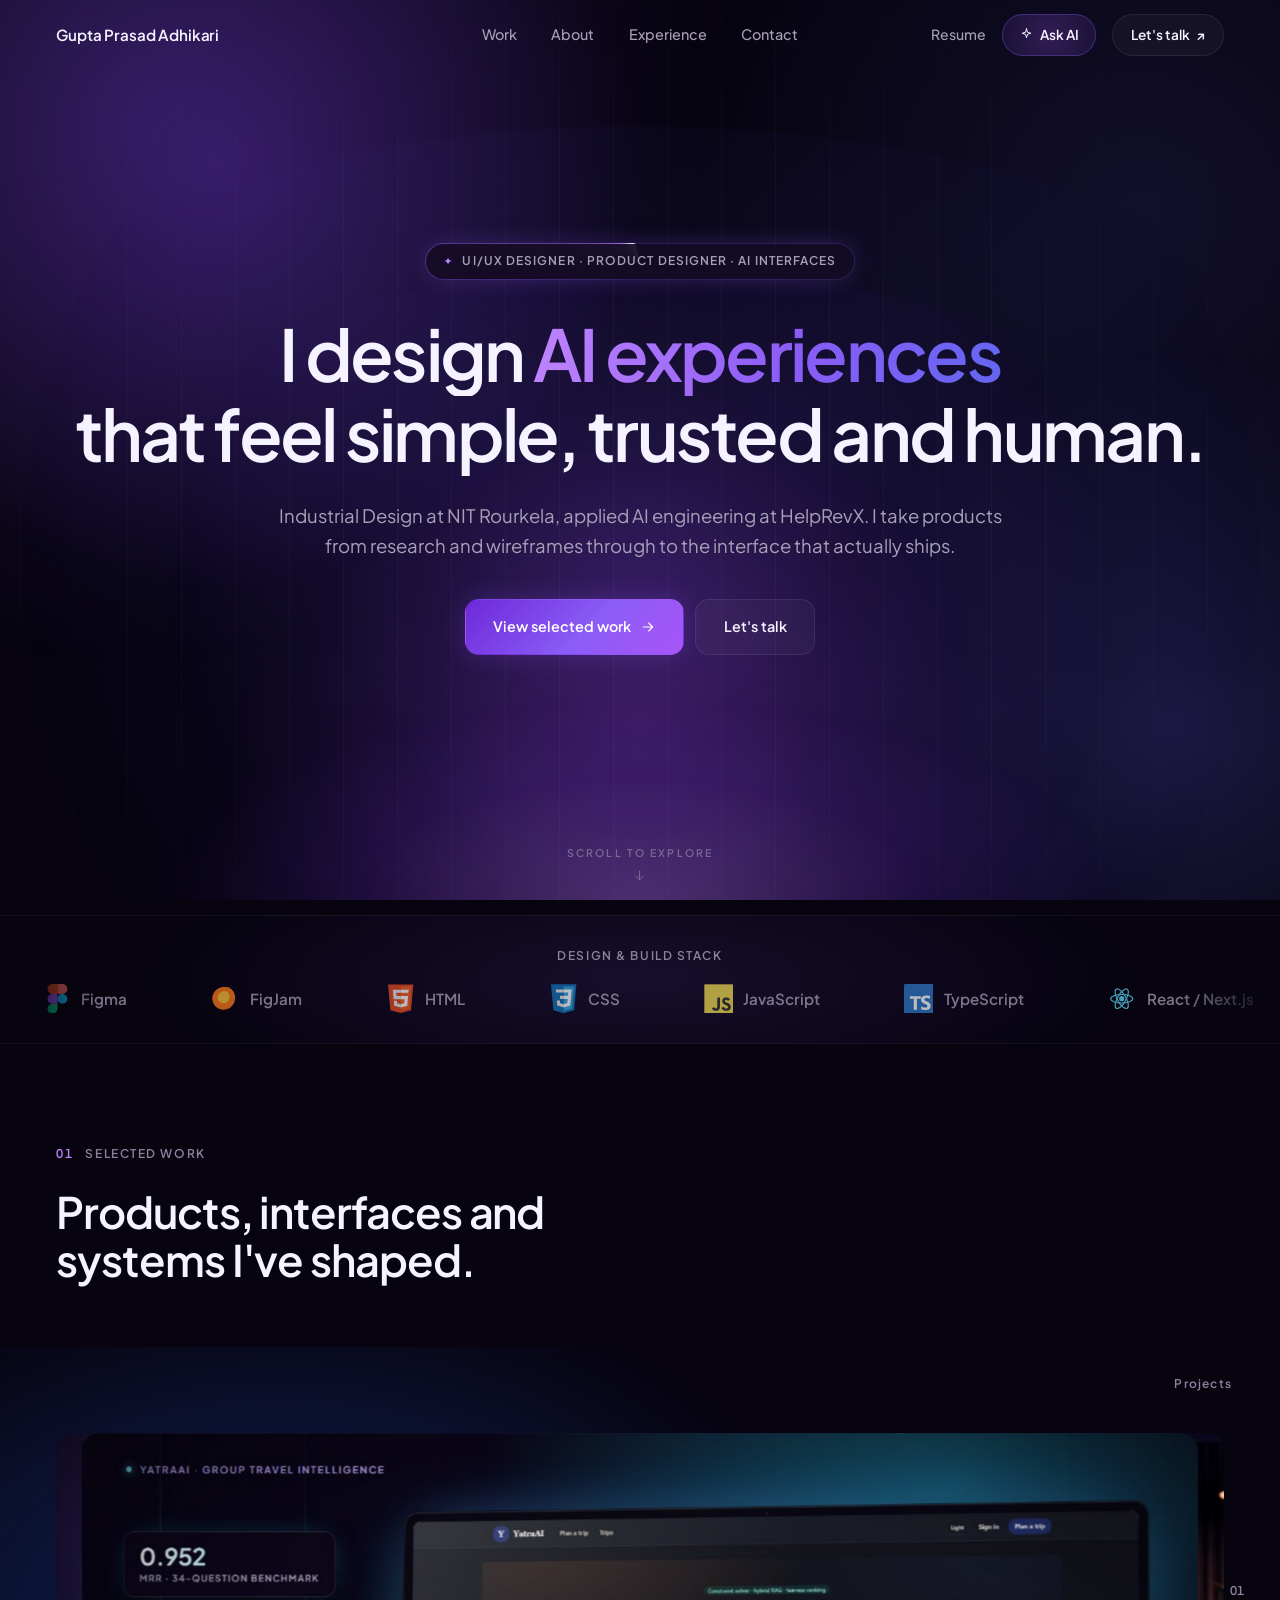
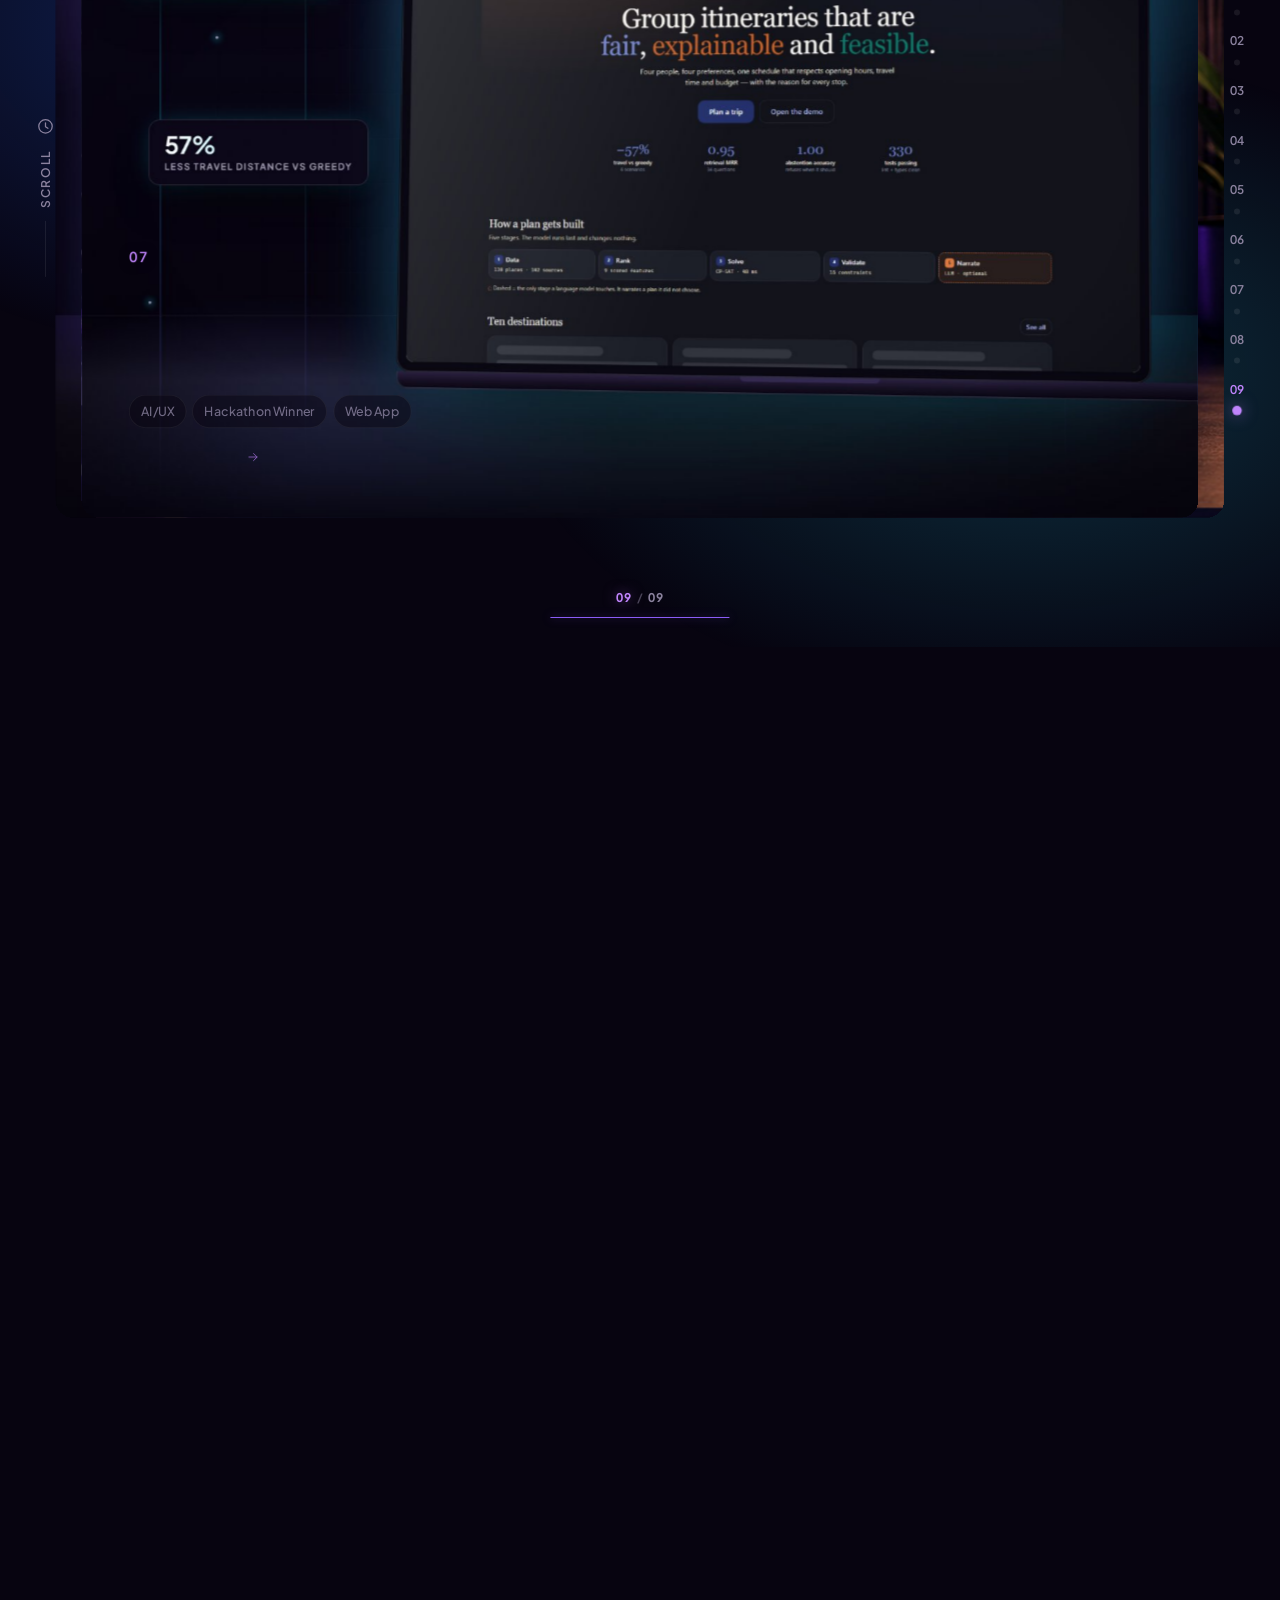
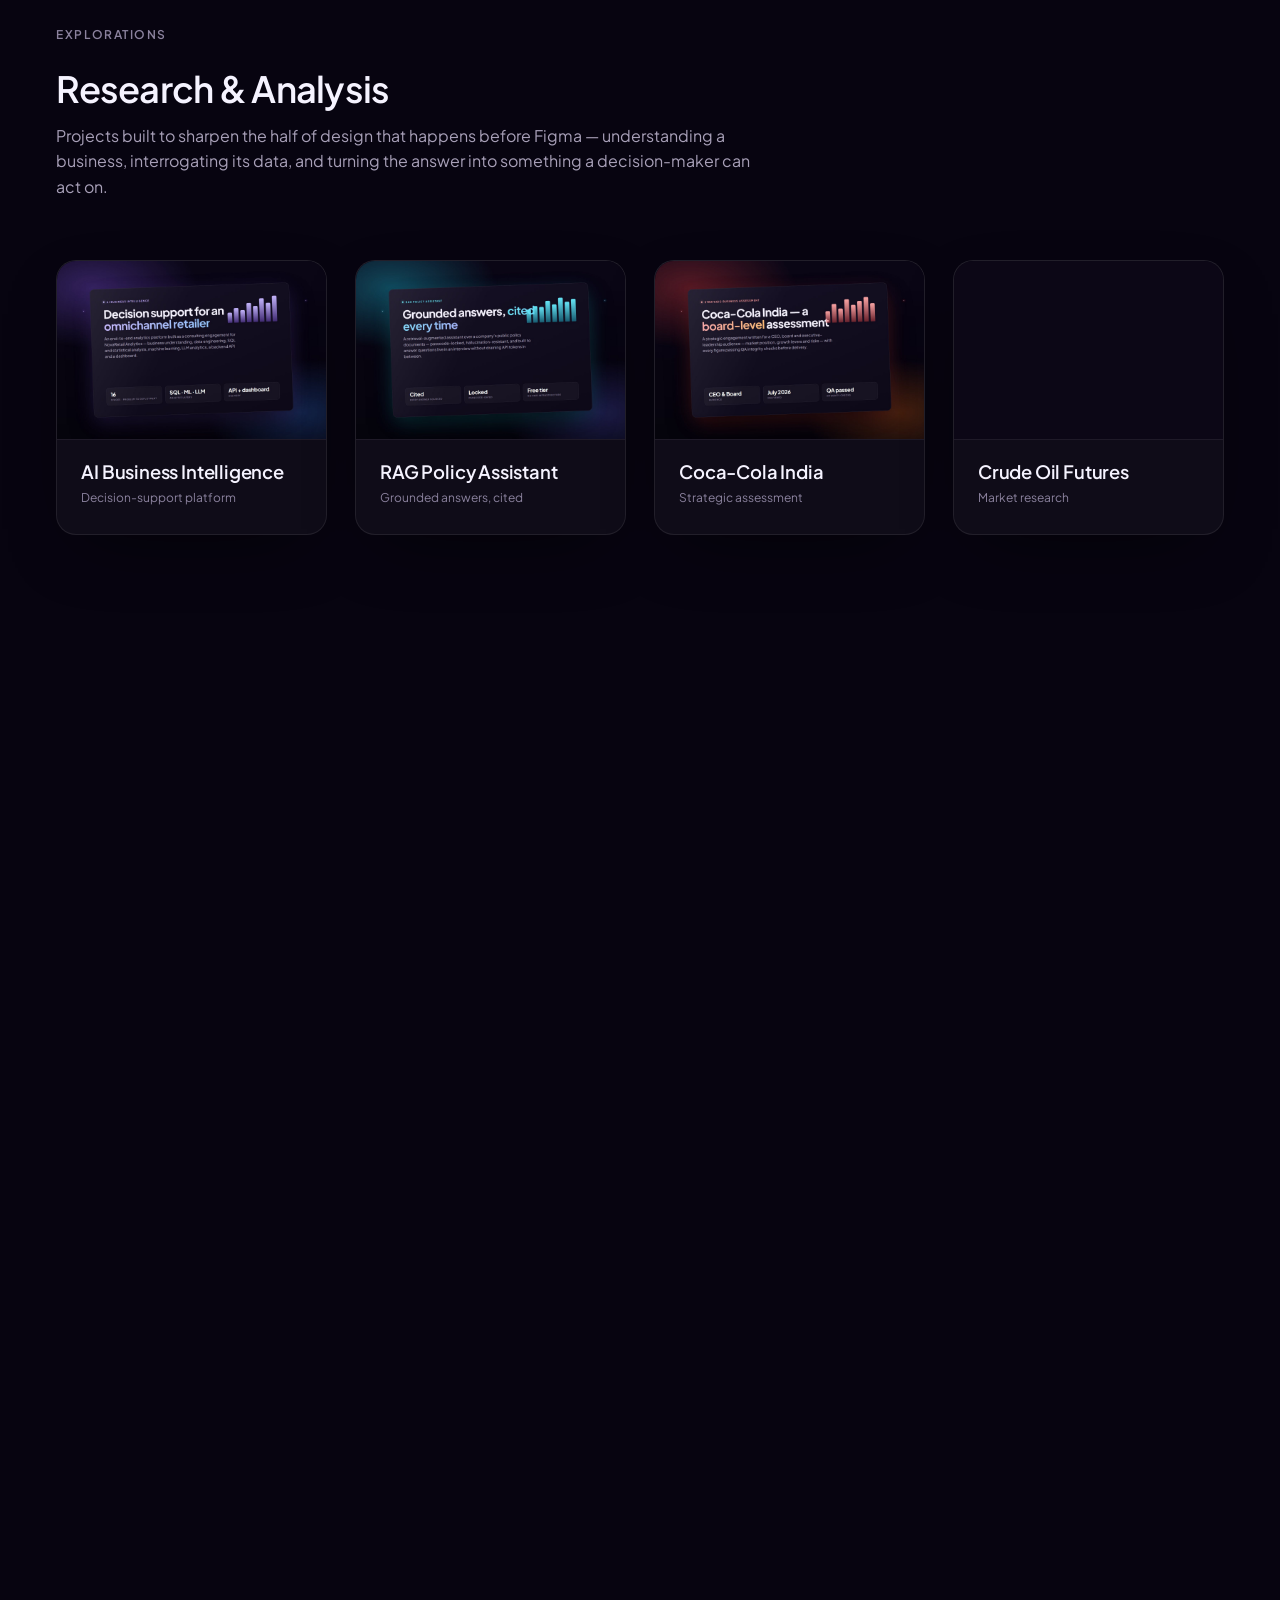
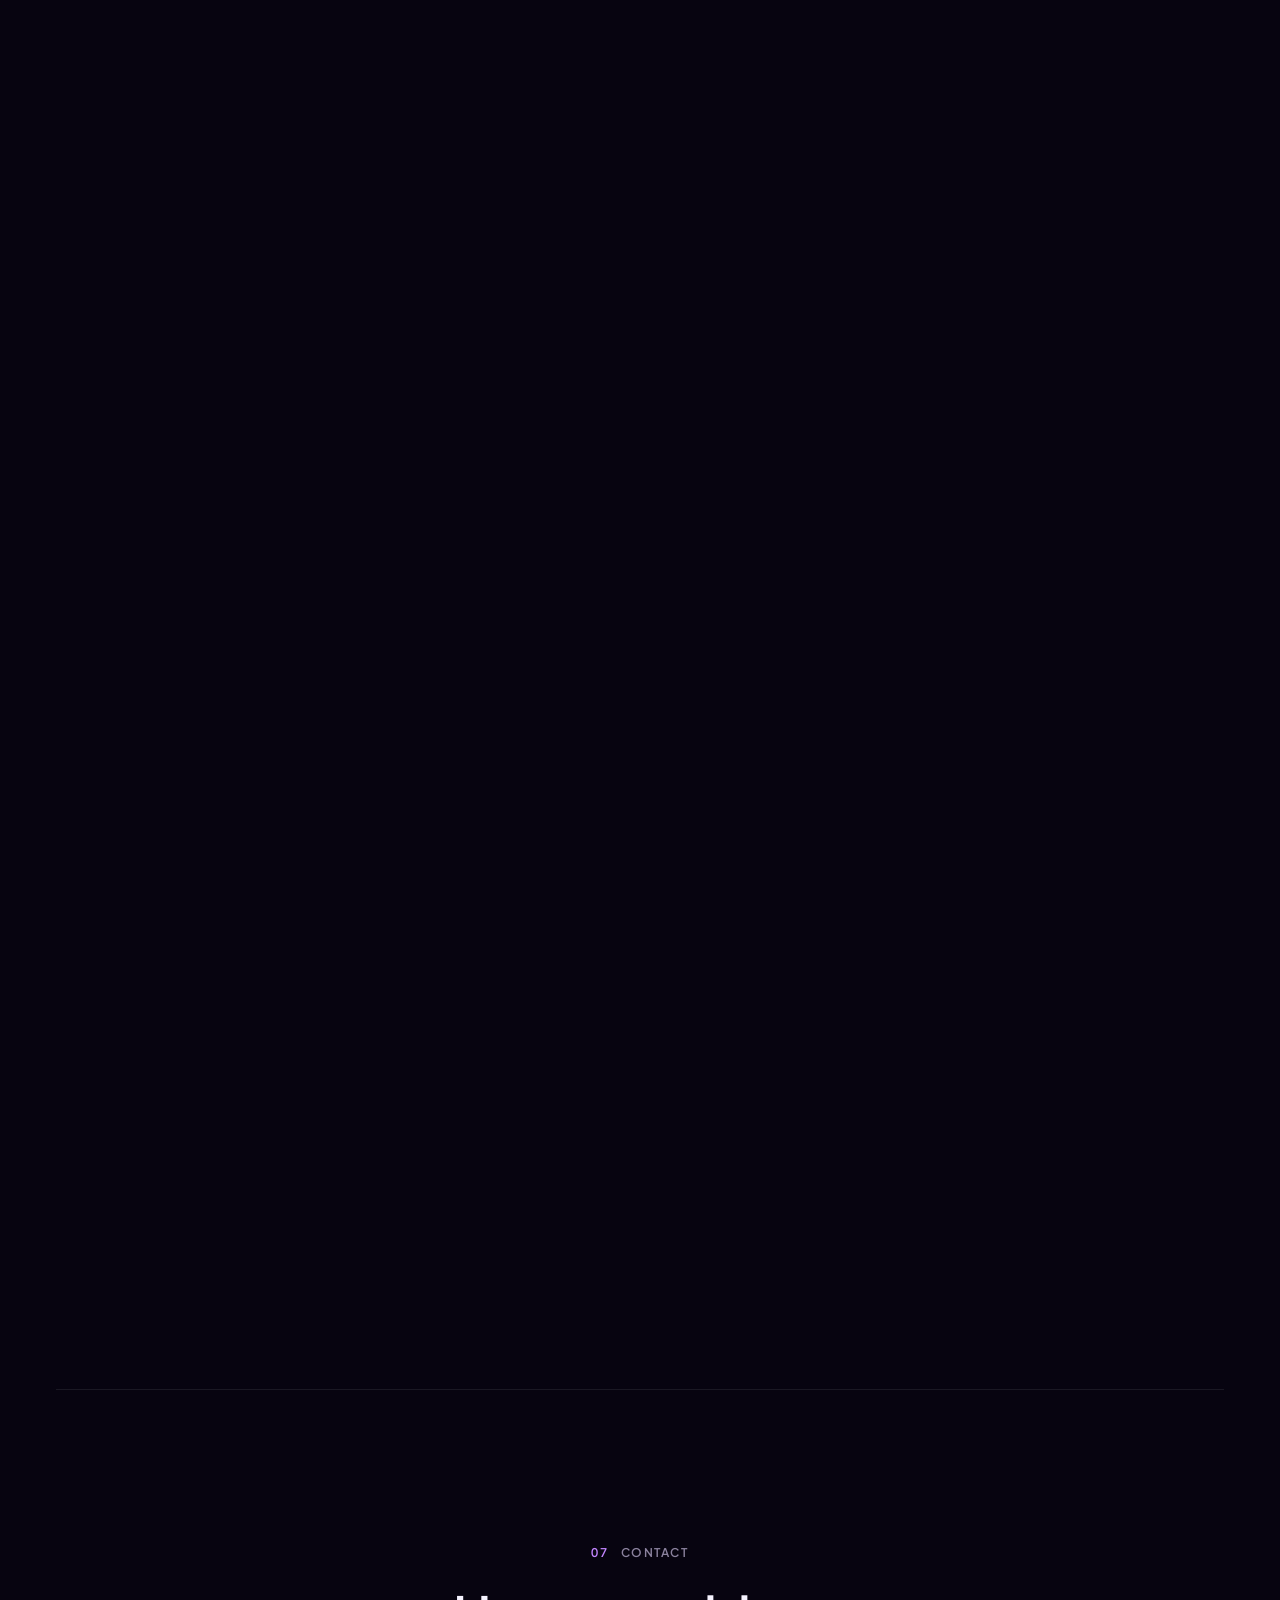
==== commit b47548f5: "aayiq: logo-led cover with a handoff concept panel; logo added to the case-study gallery - New cover" ====
--- a/index.html
+++ b/index.html
@@ -518,7 +518,7 @@
             <a class="hit" href="case-study.html?p=aayiq" data-cursor="view" aria-label="Open case study: aayiq">Open case study</a>
             <figure class="slide__media">
               <div class="slide__tilt">
-                <img src="assets/covers/aayiq.jpg" alt="aayiq — the HelpRevX omnichannel platform site on a laptop"
+                <img src="assets/covers/aayiq.jpg" alt="aayiq ai — the product mark beside a WhatsApp conversation handed from the assistant to a human agent with context intact"
                      width="1600" height="1000" loading="lazy" decoding="async" />
               </div>
               <span class="slide__scrim" aria-hidden="true"></span>
--- a/style.css
+++ b/style.css
@@ -763,9 +763,9 @@
   radial-gradient(ellipse 60% 52% at 24% 32%, rgba(245,158,11,.26), transparent 66%),
   radial-gradient(ellipse 56% 48% at 78% 68%, rgba(99,102,241,.26), transparent 68%);
 }
-.mood--9{background:   /* aayiq — purple + pink */
-  radial-gradient(ellipse 60% 52% at 24% 32%, rgba(139,92,246,.30), transparent 66%),
-  radial-gradient(ellipse 56% 48% at 78% 68%, rgba(236,72,153,.22), transparent 68%);
+.mood--9{background:   /* aayiq — electric blue + cyan, from the mark */
+  radial-gradient(ellipse 60% 52% at 24% 32%, rgba(37,99,235,.32), transparent 66%),
+  radial-gradient(ellipse 56% 48% at 78% 68%, rgba(34,211,238,.22), transparent 68%);
 }
 
 /* — Progress — */
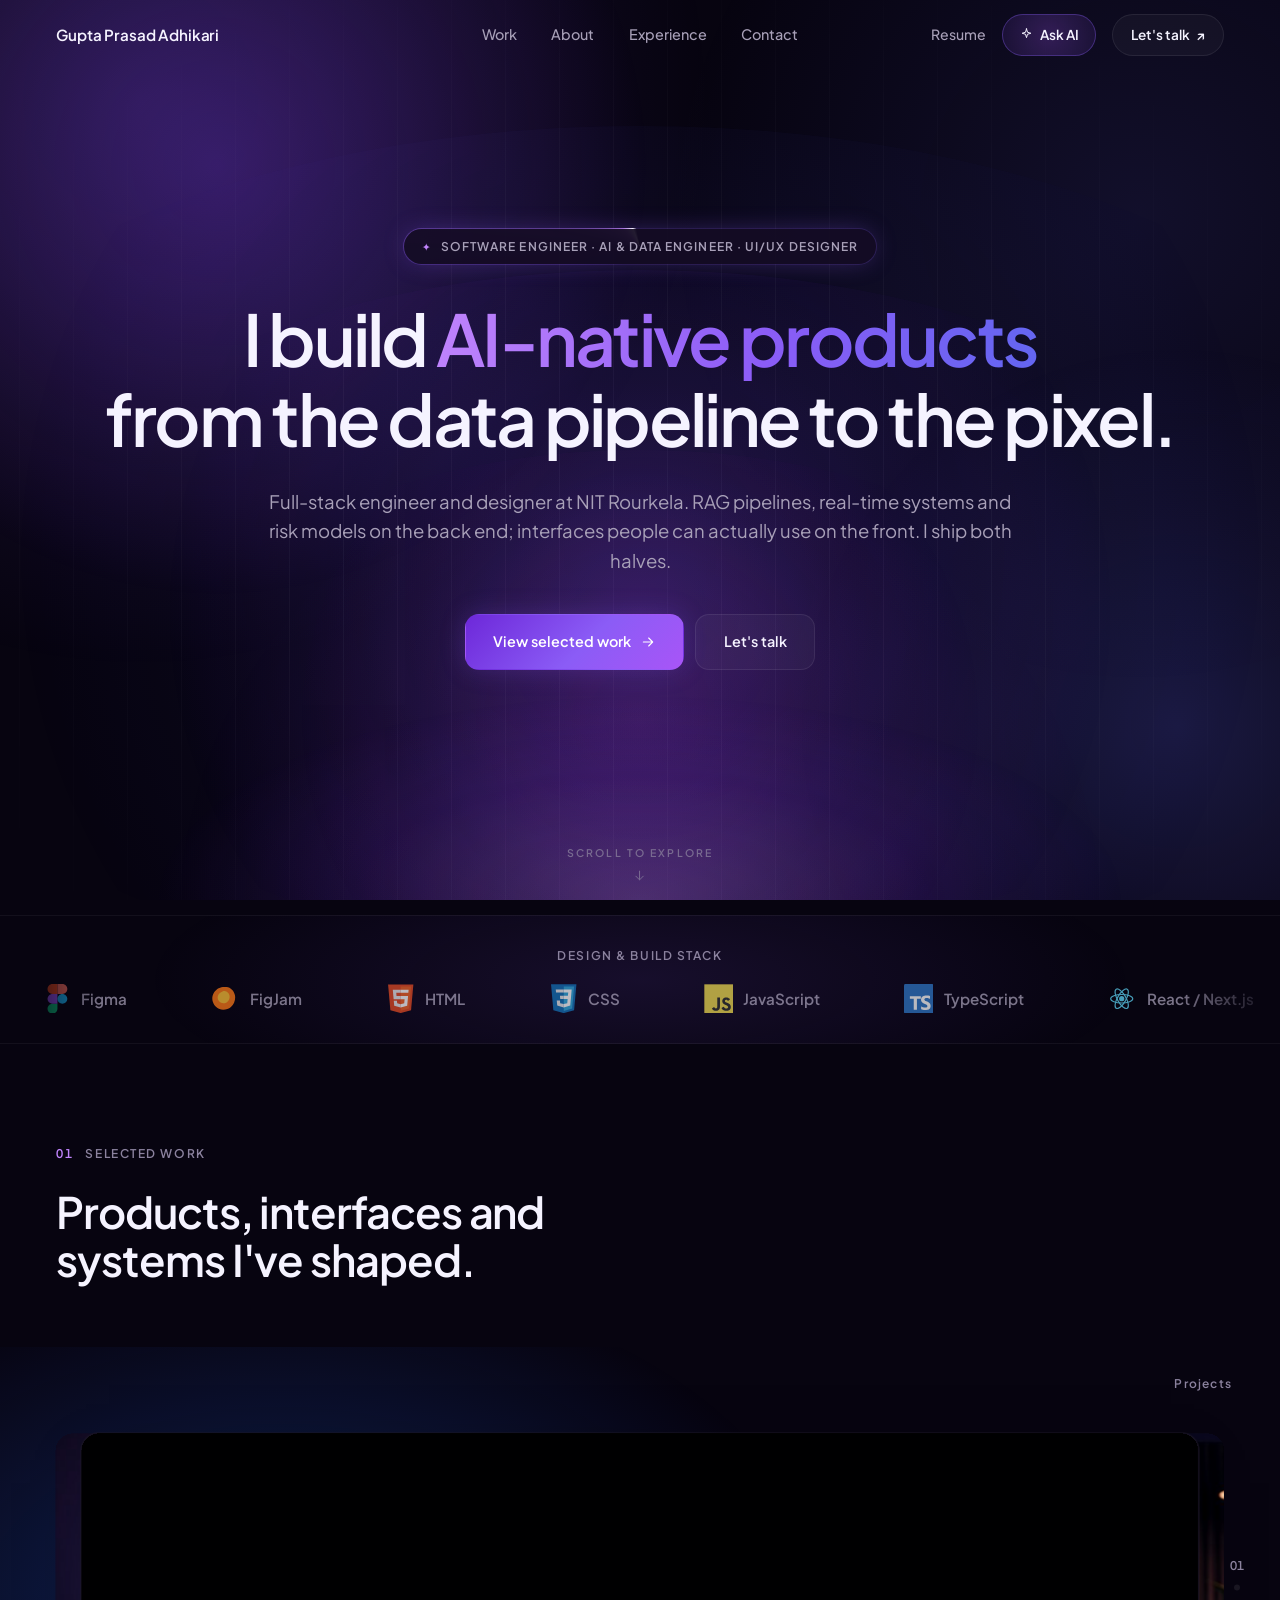
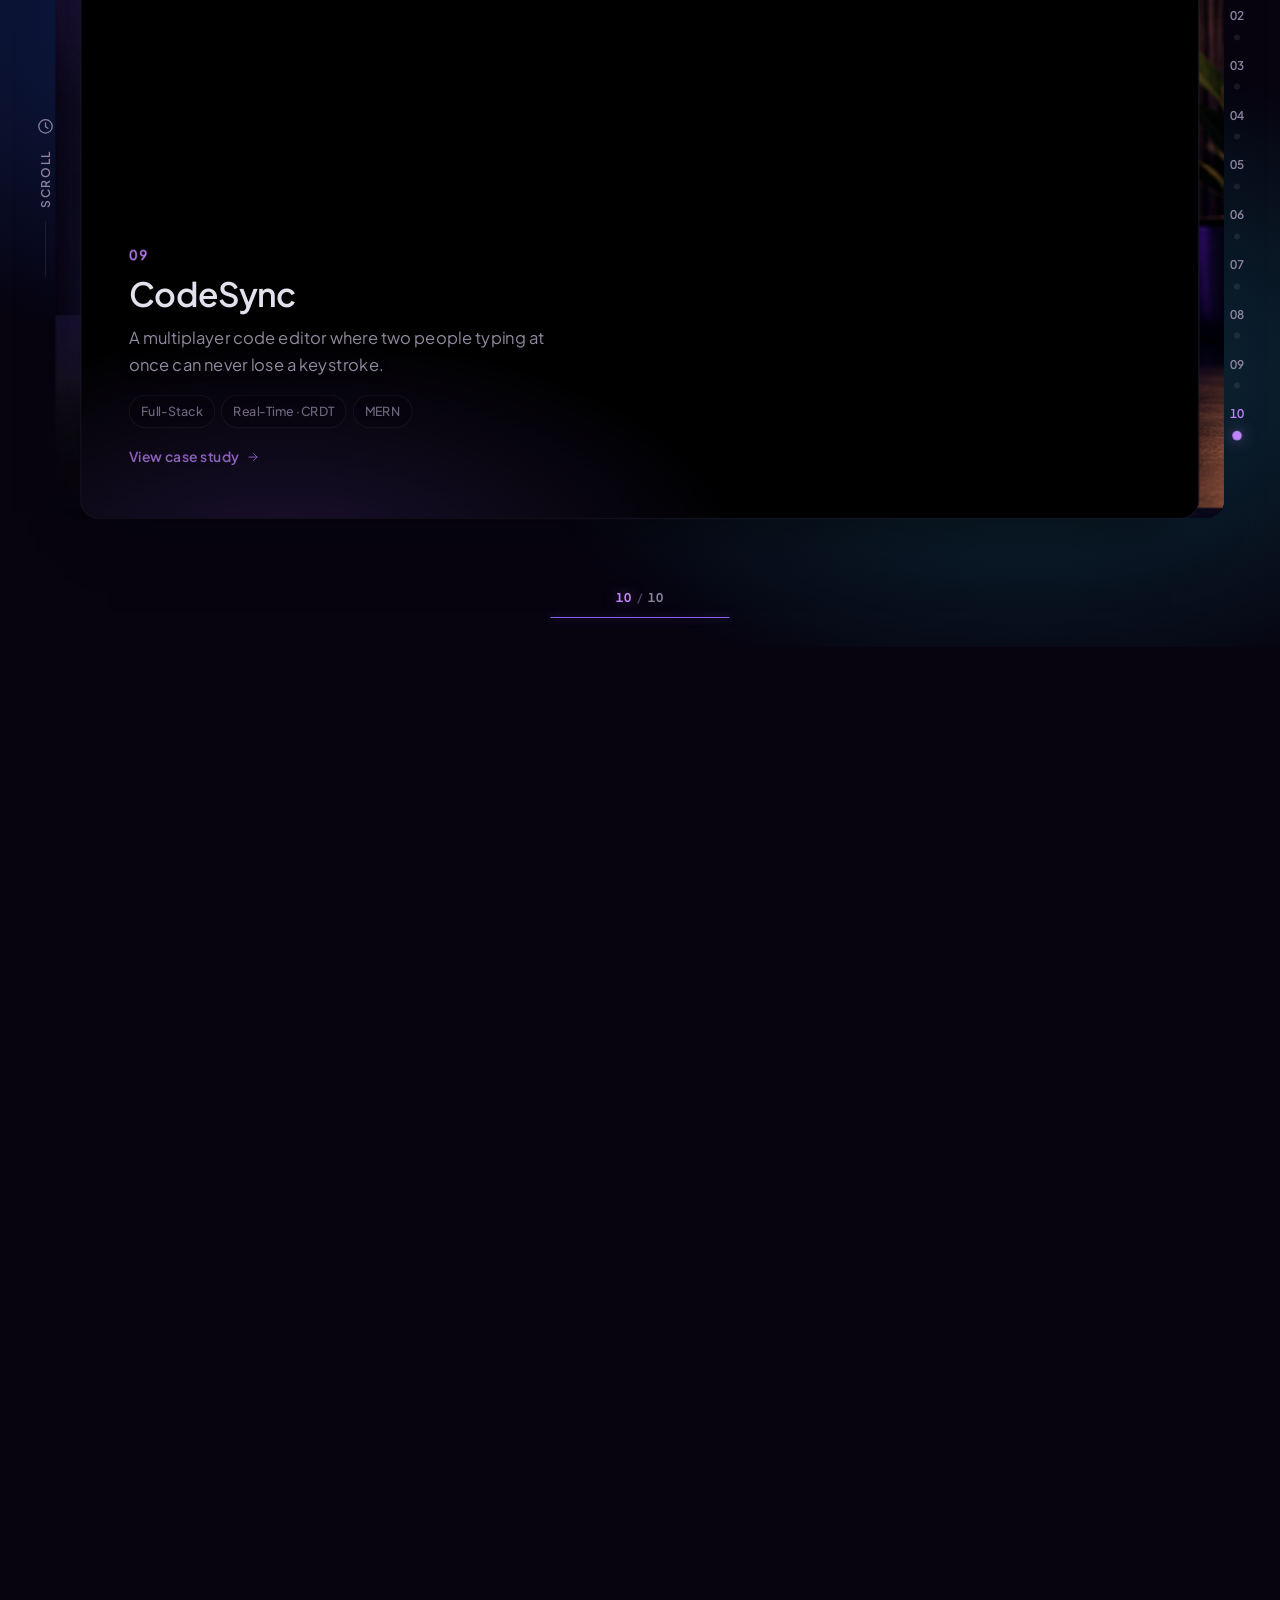
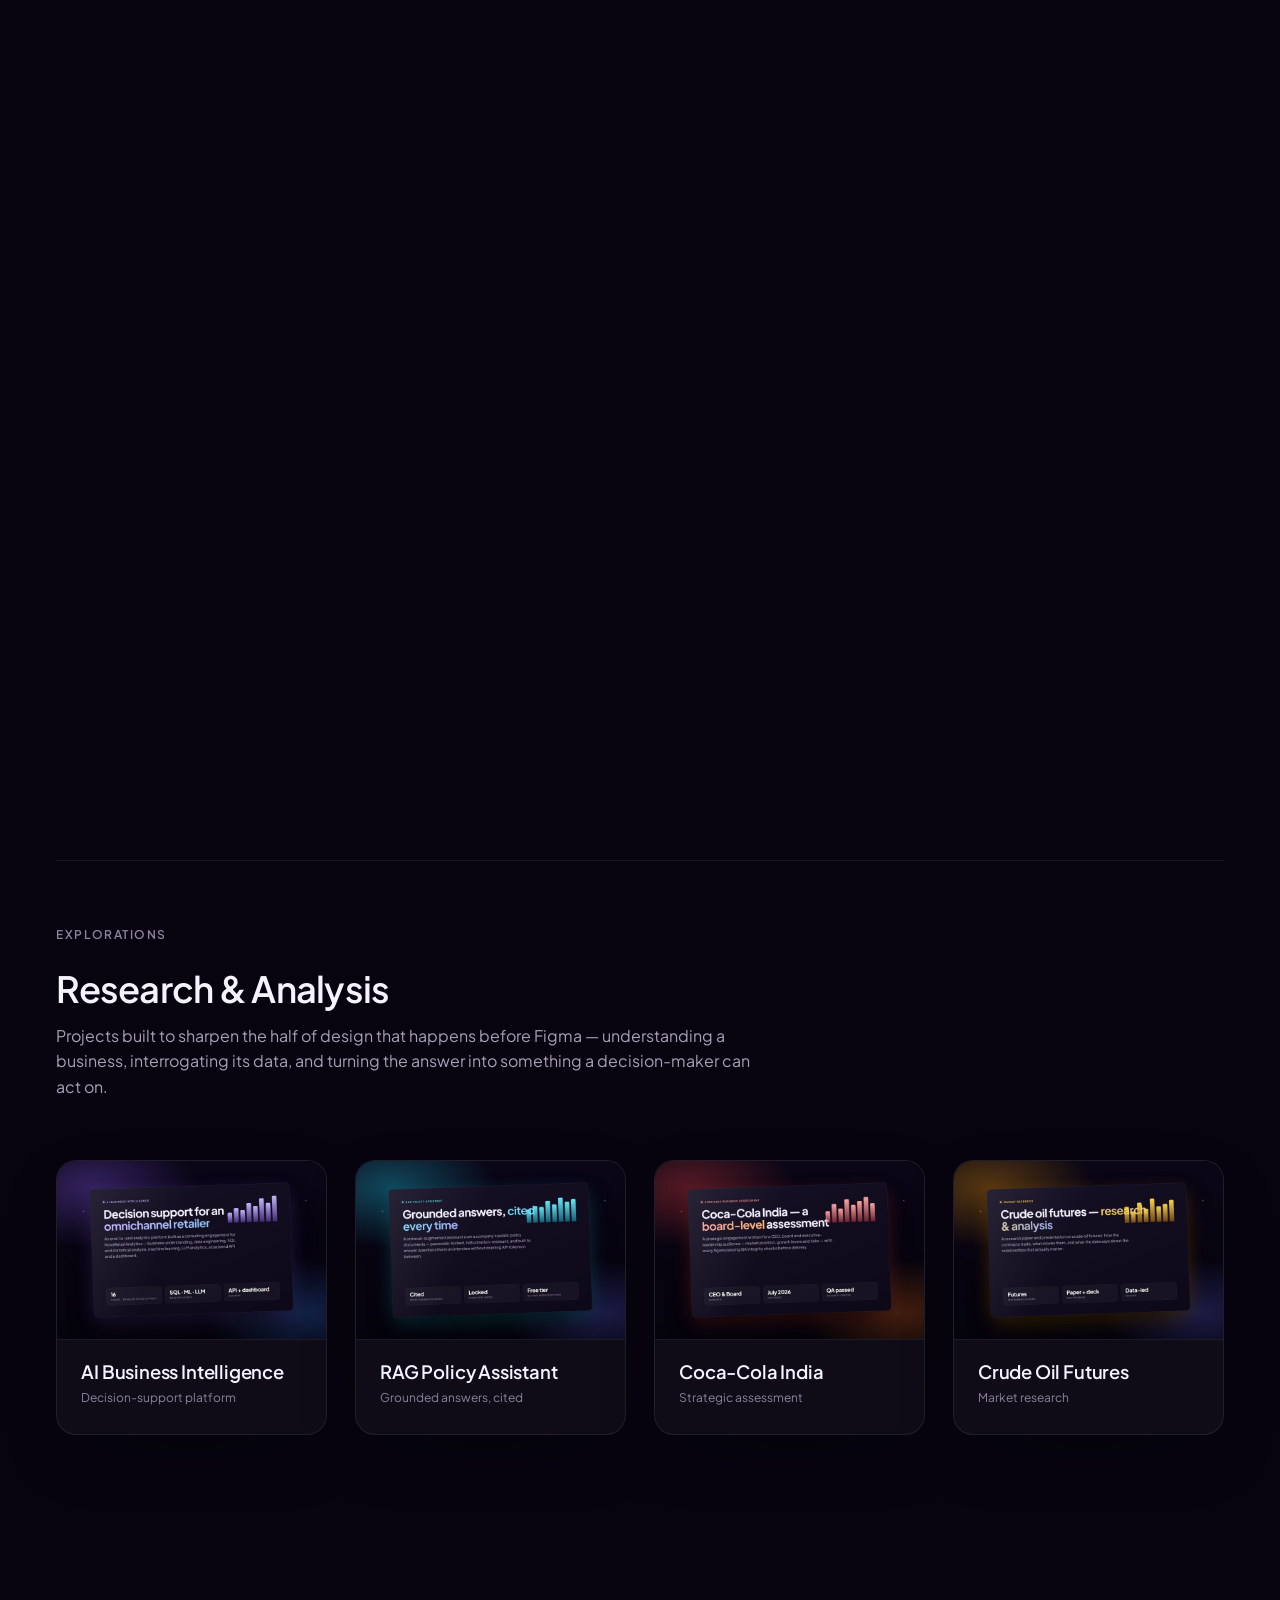
==== commit 7a985aba: "Reposition as software / AI & data engineer + UI/UX; add CodeSync; new resume; phone and email on co" ====
--- a/index.html
+++ b/index.html
@@ -6,14 +6,14 @@
 <meta name="theme-color" content="#070410" />
 <meta name="color-scheme" content="dark" />
 
-<title>Gupta Prasad Adhikari — UI/UX &amp; Product Designer</title>
-<meta name="description" content="Gupta Prasad Adhikari designs AI-powered products that feel simple, trusted and human — BFSI Risk Intelligence, YatraAI, Vidyapeeth360, aayiq." />
+<title>Gupta Prasad Adhikari — Software Engineer · AI &amp; Data Engineer · UI/UX</title>
+<meta name="description" content="Gupta Prasad Adhikari — software engineer, AI &amp; data engineer and UI/UX designer. RAG pipelines, real-time systems, risk models and the interfaces on top: CodeSync, YatraAI, BFSI Risk Intelligence, aayiq, Vidyapeeth360." />
 <meta name="author" content="Gupta Prasad Adhikari" />
 <link rel="canonical" href="https://gupta-027.github.io/" />
 
 <meta property="og:type" content="website" />
-<meta property="og:title" content="Gupta Prasad Adhikari — UI/UX &amp; Product Designer" />
-<meta property="og:description" content="I design AI products that feel simple, trusted and human." />
+<meta property="og:title" content="Gupta Prasad Adhikari — Software Engineer · AI &amp; Data Engineer · UI/UX" />
+<meta property="og:description" content="I build AI-native products — from the data pipeline to the pixel." />
 <meta property="og:url" content="https://gupta-027.github.io/" />
 <meta property="og:image" content="https://gupta-027.github.io/assets/og-cover.jpg" />
 <meta name="twitter:card" content="summary_large_image" />
@@ -34,11 +34,11 @@
 {
   "@context":"https://schema.org","@type":"Person","name":"Gupta Prasad Adhikari",
   "url":"https://gupta-027.github.io/",
-  "jobTitle":"UI/UX & Product Designer",
+  "jobTitle":"Software Engineer · AI & Data Engineer · UI/UX Designer",
   "email":"guptaprasadadhikari@gmail.com",
-  "description":"UI/UX and product designer working on AI-powered products — research, interface design, and the frontend that ships them.",
+  "description":"Software engineer, AI and data engineer, and UI/UX designer building AI-native products end to end — RAG pipelines, real-time systems, risk models and the interfaces on top.",
   "alumniOf":"National Institute of Technology, Rourkela",
-  "knowsAbout":["UI/UX Design","Product Design","AI Interface Design","Design Systems","Data Visualisation","Frontend Development"]
+  "knowsAbout":["Software Engineering","Full-Stack Development","AI Engineering","RAG","Machine Learning","Data Engineering","PostgreSQL","Real-Time Systems","UI/UX Design","Data Visualisation"]
 }
 </script>
 </head>
@@ -60,7 +60,7 @@
 <div class="intro" id="intro" aria-hidden="true">
   <div class="intro__stack">
     <span class="intro__name" id="introName">GUPTA PRASAD ADHIKARI</span>
-    <span class="intro__tag" id="introTag">UI/UX &amp; Product Designer</span>
+    <span class="intro__tag" id="introTag">Software · AI · Data · Design</span>
   </div>
   <span class="intro__bar" id="introBar"></span>
 </div>
@@ -127,17 +127,17 @@
   <div class="wrap hero__in">
 
     <p class="hero__badge reveal">
-      <i aria-hidden="true">✦</i> UI/UX Designer · Product Designer · AI Interfaces
+      <i aria-hidden="true">✦</i> Software Engineer · AI &amp; Data Engineer · UI/UX Designer
     </p>
 
     <h1 class="hero__title" id="heroTitle">
-      <span class="ln"><span>I design <em class="hl">AI experiences</em></span></span>
-      <span class="ln"><span>that feel simple, trusted and human.</span></span>
+      <span class="ln"><span>I build <em class="hl">AI-native products</em></span></span>
+      <span class="ln"><span>from the data pipeline to the pixel.</span></span>
     </h1>
 
     <p class="hero__lede reveal" data-delay="120">
-      Industrial Design at NIT Rourkela, applied AI engineering at HelpRevX. I take products
-      from research and wireframes through to the interface that actually ships.
+      Full-stack engineer and designer at NIT Rourkela. RAG pipelines, real-time systems and risk
+      models on the back end; interfaces people can actually use on the front. I ship both halves.
     </p>
 
     <div class="hero__cta reveal" data-delay="200">
@@ -330,6 +330,7 @@
         <li><b>07</b><i></i></li>
         <li><b>08</b><i></i></li>
         <li><b>09</b><i></i></li>
+        <li><b>10</b><i></i></li>
       </ol>
 
       <div class="wstage__mood" aria-hidden="true">
@@ -342,6 +343,7 @@
         <i class="mood mood--7"></i>
         <i class="mood mood--8"></i>
         <i class="mood mood--9"></i>
+        <i class="mood mood--10"></i>
       </div>
 
       <div class="wrap wrap--wide wstage__in">
@@ -514,6 +516,27 @@
             </figure>
           </li>
 
+          <li class="slide reveal" data-project="codesync">
+            <a class="hit" href="case-study.html?p=codesync" data-cursor="view" aria-label="Open case study: CodeSync">Open case study</a>
+            <figure class="slide__media">
+              <div class="slide__tilt">
+                <img src="assets/covers/codesync.jpg" alt="CodeSync landing page on a laptop — pair program with anyone, anywhere, beside a live shared editor"
+                     width="1600" height="1000" loading="lazy" decoding="async" />
+              </div>
+              <span class="slide__scrim" aria-hidden="true"></span>
+              <span class="slide__cover" aria-hidden="true"></span>
+              <div class="slide__copy">
+                <span class="slide__n">09</span>
+                <h3 class="slide__t">CodeSync</h3>
+                <p class="slide__d">A multiplayer code editor where two people typing at once can never lose a keystroke.</p>
+                <ul class="tags"><li>Full-Stack</li><li>Real-Time · CRDT</li><li>MERN</li></ul>
+                <span class="arrow">View case study
+                  <svg viewBox="0 0 24 24" aria-hidden="true"><path d="M5 12h14M13 6l6 6-6 6"/></svg>
+                </span>
+              </div>
+            </figure>
+          </li>
+
           <li class="slide reveal" data-project="aayiq">
             <a class="hit" href="case-study.html?p=aayiq" data-cursor="view" aria-label="Open case study: aayiq">Open case study</a>
             <figure class="slide__media">
@@ -524,7 +547,7 @@
               <span class="slide__scrim" aria-hidden="true"></span>
               <span class="slide__cover" aria-hidden="true"></span>
               <div class="slide__copy">
-                <span class="slide__n">09</span>
+                <span class="slide__n">10</span>
                 <h3 class="slide__t">aayiq</h3>
                 <p class="slide__d">Designing the moment an AI agent admits it's stuck and hands you to a human.</p>
                 <ul class="tags"><li>Omnichannel CX</li><li>AI Handoff</li><li>Enterprise</li></ul>
@@ -539,7 +562,7 @@
       </div>
 
       <div class="wprog" aria-label="Selected work progress">
-        <span class="wprog__n"><b id="wprogCur">01</b><i>/</i><b>09</b></span>
+        <span class="wprog__n"><b id="wprogCur">01</b><i>/</i><b>10</b></span>
         <span class="wprog__track"><i class="wprog__fill" id="wprogFill"></i></span>
       </div>
     </div>
@@ -605,17 +628,17 @@
   <div class="wrap">
     <header class="sec__head">
       <p class="eyebrow reveal"><span>02</span> Capabilities</p>
-      <h2 class="sec__title reveal" id="servicesTitle" data-delay="60">Discovery to delivery, end to end.</h2>
+      <h2 class="sec__title reveal" id="servicesTitle" data-delay="60">Backend to pixel, end to end.</h2>
     </header>
 
     <ul class="svc__grid reveal" data-delay="100">
       <li class="svc__card">
-        <button class="hit" type="button" data-service="research" data-cursor="view" aria-label="Explore UX Research">Open</button>
+        <button class="hit" type="button" data-service="software" data-cursor="view" aria-label="Explore Software Engineering">Open</button>
         <span class="svc__ic" aria-hidden="true">
-          <svg viewBox="0 0 24 24"><circle cx="10.5" cy="10.5" r="6.5"/><path d="M15.3 15.3 20 20"/></svg>
+          <svg viewBox="0 0 24 24"><rect x="3" y="4" width="18" height="14" rx="2"/><path d="M8 20h8M12 18v2M7 9l2.5 2.5L7 14M12 14h5"/></svg>
         </span>
-        <h3 class="svc__t">UX Research</h3>
-        <p class="svc__d">Personas, journey mapping and competitive benchmarking — decisions I can defend with evidence.</p>
+        <h3 class="svc__t">Software Engineering</h3>
+        <p class="svc__d">Full-stack systems in TypeScript and Python — REST APIs, WebSockets, CRDT sync, auth — with tests behind them.</p>
         <span class="svc__go" aria-hidden="true"><svg viewBox="0 0 24 24"><path d="M5 12h14M13 6l6 6-6 6"/></svg></span>
       </li>
       <li class="svc__card">
@@ -628,21 +651,21 @@
         <span class="svc__go" aria-hidden="true"><svg viewBox="0 0 24 24"><path d="M5 12h14M13 6l6 6-6 6"/></svg></span>
       </li>
       <li class="svc__card">
-        <button class="hit" type="button" data-service="ai" data-cursor="view" aria-label="Explore AI Interface Design">Open</button>
+        <button class="hit" type="button" data-service="ai" data-cursor="view" aria-label="Explore AI Engineering">Open</button>
         <span class="svc__ic" aria-hidden="true">
           <svg viewBox="0 0 24 24"><path d="M12 3l1.6 5.4L19 10l-5.4 1.6L12 17l-1.6-5.4L5 10l5.4-1.6L12 3Z"/><path d="M18.5 16.5l.7 2.3 2.3.7-2.3.7-.7 2.3-.7-2.3-2.3-.7 2.3-.7Z"/></svg>
         </span>
-        <h3 class="svc__t">AI Interface Design</h3>
-        <p class="svc__d">Designing how a model shows its working, admits uncertainty, and hands control back to a person.</p>
+        <h3 class="svc__t">AI Engineering</h3>
+        <p class="svc__d">RAG pipelines, hybrid retrieval, evaluation harnesses and LLM workflows that know when to hand off to a human.</p>
         <span class="svc__go" aria-hidden="true"><svg viewBox="0 0 24 24"><path d="M5 12h14M13 6l6 6-6 6"/></svg></span>
       </li>
       <li class="svc__card">
-        <button class="hit" type="button" data-service="systems" data-cursor="view" aria-label="Explore Design Systems">Open</button>
+        <button class="hit" type="button" data-service="data" data-cursor="view" aria-label="Explore Data Engineering">Open</button>
         <span class="svc__ic" aria-hidden="true">
-          <svg viewBox="0 0 24 24"><rect x="3.5" y="4" width="8" height="7.5" rx="1.5"/><rect x="12.5" y="4" width="8" height="4.5" rx="1.5"/><rect x="12.5" y="10.5" width="8" height="9.5" rx="1.5"/><rect x="3.5" y="13.5" width="8" height="6.5" rx="1.5"/></svg>
+          <svg viewBox="0 0 24 24"><ellipse cx="12" cy="6" rx="7.5" ry="3"/><path d="M4.5 6v6c0 1.7 3.4 3 7.5 3s7.5-1.3 7.5-3V6M4.5 12v6c0 1.7 3.4 3 7.5 3s7.5-1.3 7.5-3v-6"/></svg>
         </span>
-        <h3 class="svc__t">Design Systems</h3>
-        <p class="svc__d">Tokens, components and states documented once so the tenth screen costs less than the first.</p>
+        <h3 class="svc__t">Data Engineering &amp; ML</h3>
+        <p class="svc__d">Schemas, migrations and pipelines; feature engineering and models judged on the metric that survives class imbalance.</p>
         <span class="svc__go" aria-hidden="true"><svg viewBox="0 0 24 24"><path d="M5 12h14M13 6l6 6-6 6"/></svg></span>
       </li>
       <li class="svc__card">
@@ -682,7 +705,7 @@
           <span class="about__name-w reveal" data-delay="90">Prasad</span>
           <span class="about__name-w reveal" data-delay="120">Adhikari</span>
         </p>
-        <h2 class="sec__title about__statement" id="aboutTitle">Design decisions I can explain, in products that ship.</h2>
+        <h2 class="sec__title about__statement" id="aboutTitle">An engineer who designs. A designer who ships.</h2>
       </div>
 
       <figure class="about__pic reveal" data-delay="200" data-parallax="0.025">
@@ -700,10 +723,10 @@
 
       <div class="about__bottom">
         <div class="about__bio">
-          <p class="reveal" data-delay="240">I study <strong class="about__kw">Industrial Design Engineering</strong> at NIT Rourkela —
-             a degree that spends as much time on why a person reaches for something as on what it looks like.
-             That framing is what pulled me toward <strong class="about__kw">product and interface design</strong>,
-             and it's still how I open every project: understand the user's pain before opening Figma.</p>
+          <p class="reveal" data-delay="240">I'm a <strong class="about__kw">software engineer</strong> studying Industrial Design Engineering at NIT Rourkela.
+             Most of my work sits where three things meet: the <strong class="about__kw">backend and data layer</strong> (PostgreSQL schemas,
+             pipelines, models, real-time sync), the <strong class="about__kw">AI layer</strong> (RAG, retrieval, evaluation, LLM workflows),
+             and the <strong class="about__kw">interface</strong> a person actually touches. I'd rather own all three than hand any of them off.</p>
           <p class="reveal" data-delay="320">At <strong class="about__kw">HelpRevX</strong> I work across product and UI/UX on two live
              products. For <strong class="about__kw">Vidyapeeth360</strong>, a K-12 school ERP, I designed the complete
              website UI from wireframes to shipped screens, created the logos for both Vidyapeeth360 and HelpRevX so the
@@ -722,8 +745,9 @@
         <dl class="about__facts reveal" data-delay="480">
           <div><dt>Education</dt><dd>B.Tech Industrial Design · NIT Rourkela</dd></div>
           <div><dt>Based in</dt><dd>Rourkela, India</dd></div>
+          <div><dt>Engineering</dt><dd>TypeScript · Python · C++ · React · Node</dd></div>
+          <div><dt>Data &amp; AI</dt><dd>PostgreSQL · RAG · scikit-learn</dd></div>
           <div><dt>Design</dt><dd>Figma · FigJam · Prototyping</dd></div>
-          <div><dt>Build</dt><dd>TypeScript · Python · Next.js</dd></div>
         </dl>
       </div>
     </div>
@@ -803,10 +827,11 @@
           <h3>HelpRevX Software Pvt. Ltd.</h3>
           <p class="exp__role">Applied AI Engineer Intern</p>
         </div>
-        <p class="exp__txt">Product and UI/UX across two live products. Vidyapeeth360 (K-12 school ERP): complete website
-           UI from wireframes to shipped screens, both product logos, the school onboarding flow, and an information
-           architecture built around four audiences. aayiq (omnichannel CX): the AI-to-human handoff experience.</p>
-        <time class="exp__y">May 2026 — Present</time>
+        <p class="exp__txt">aayiq (omnichannel CX): architected a multi-channel RAG pipeline — NestJS, FAISS, sentence-transformers,
+           PostgreSQL, Redis BullMQ — for context-aware replies across WhatsApp, WebChat, Email, SMS and Voice with automated
+           agent fallback. Vidyapeeth360 (K-12 ERP): end-to-end design for four roles, database schemas, REST APIs, predictive AI
+           insights, the website UI and both product logos.</p>
+        <time class="exp__y">May 2026 — Sep 2026</time>
       </li>
 
       <li class="exp__i reveal">
@@ -983,9 +1008,14 @@
 
   <div class="wrap contact__in">
     <p class="eyebrow reveal" data-delay="60"><span>07</span> Contact</p>
-    <h2 class="contact__t reveal" id="contactTitle" data-delay="100">Have a problem worth designing?</h2>
-    <p class="contact__s reveal" data-delay="150">I'm looking for product and UX design roles where AI is part of the
-       interface, not just the backend. Let's talk.</p>
+    <h2 class="contact__t reveal" id="contactTitle" data-delay="100">Have a problem worth building?</h2>
+    <p class="contact__s reveal" data-delay="150">Open to software, AI/data engineering and product design roles — and to
+       anything where all three are needed at once. Let's talk.</p>
+
+    <ul class="contact__meta reveal" data-delay="180">
+      <li><a href="mailto:guptaprasadadhikari@gmail.com" data-cursor="btn"><svg viewBox="0 0 24 24" aria-hidden="true"><rect x="3" y="5" width="18" height="14" rx="2"/><path d="m3 7 9 6 9-6"/></svg>guptaprasadadhikari@gmail.com</a></li>
+      <li><a href="tel:+916366097912" data-cursor="btn"><svg viewBox="0 0 24 24" aria-hidden="true"><path d="M5 4h4l2 5-2.5 1.5a11 11 0 0 0 5 5L15 13l5 2v4a2 2 0 0 1-2 2A16 16 0 0 1 3 6a2 2 0 0 1 2-2"/></svg>+91 63660 97912</a></li>
+    </ul>
 
     <div class="contact__cta">
       <a class="btn btn--fill mag reveal" data-delay="200" href="mailto:guptaprasadadhikari@gmail.com" data-cursor="btn">
--- a/style.css
+++ b/style.css
@@ -763,7 +763,11 @@
   radial-gradient(ellipse 60% 52% at 24% 32%, rgba(245,158,11,.26), transparent 66%),
   radial-gradient(ellipse 56% 48% at 78% 68%, rgba(99,102,241,.26), transparent 68%);
 }
-.mood--9{background:   /* aayiq — electric blue + cyan, from the mark */
+.mood--9{background:   /* CodeSync — orange + indigo */
+  radial-gradient(ellipse 60% 52% at 24% 32%, rgba(249,115,22,.28), transparent 66%),
+  radial-gradient(ellipse 56% 48% at 78% 68%, rgba(99,102,241,.24), transparent 68%);
+}
+.mood--10{background:   /* aayiq — electric blue + cyan, from the mark */
   radial-gradient(ellipse 60% 52% at 24% 32%, rgba(37,99,235,.32), transparent 66%),
   radial-gradient(ellipse 56% 48% at 78% 68%, rgba(34,211,238,.22), transparent 68%);
 }
@@ -1277,7 +1281,11 @@
 }
 .contact__s{margin-top:1.25rem;color:var(--text-2);max-width:min(100%,42ch);
   font-size:clamp(1rem,.95rem + .3vw,1.15rem)}
-.contact__cta{display:flex;flex-wrap:wrap;gap:.7rem;justify-content:center;margin-top:2.5rem}
+.contact__meta{display:flex;flex-wrap:wrap;gap:.6rem 1.75rem;justify-content:center;margin-top:1.6rem}
+.contact__meta a{display:inline-flex;align-items:center;gap:.5rem;font-size:.95rem;font-weight:500;color:var(--text-2);transition:color var(--t-s)}
+.contact__meta a:hover{color:var(--text)}
+.contact__meta svg{width:17px;height:17px;color:var(--acc-3)}
+.contact__cta{display:flex;flex-wrap:wrap;gap:.7rem;justify-content:center;margin-top:2rem}
 .contact__cta .btn--fill:hover{transform:translateY(-2px) scale(1.03)}
 .contact__cta .btn svg{transition:transform var(--t-s)}
 .contact__cta .btn--fill:hover svg{transform:translateX(3px)}
